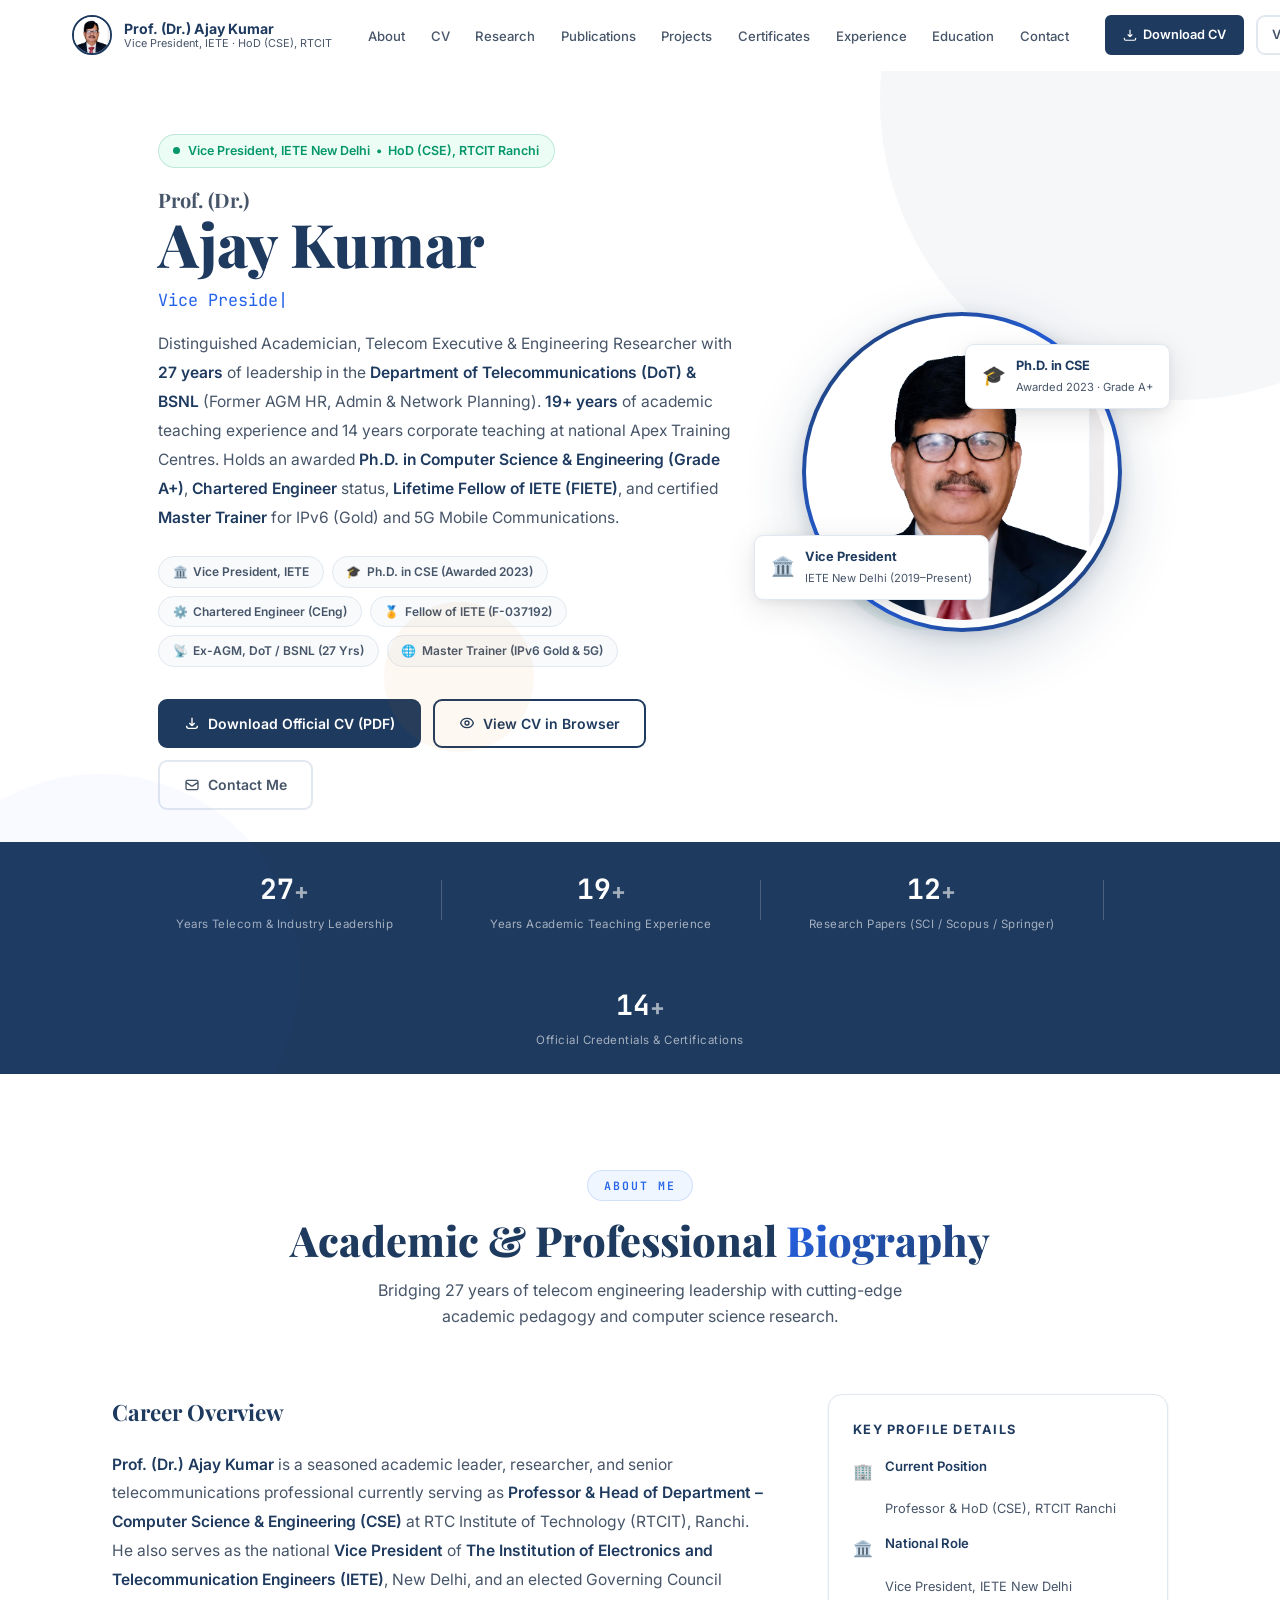
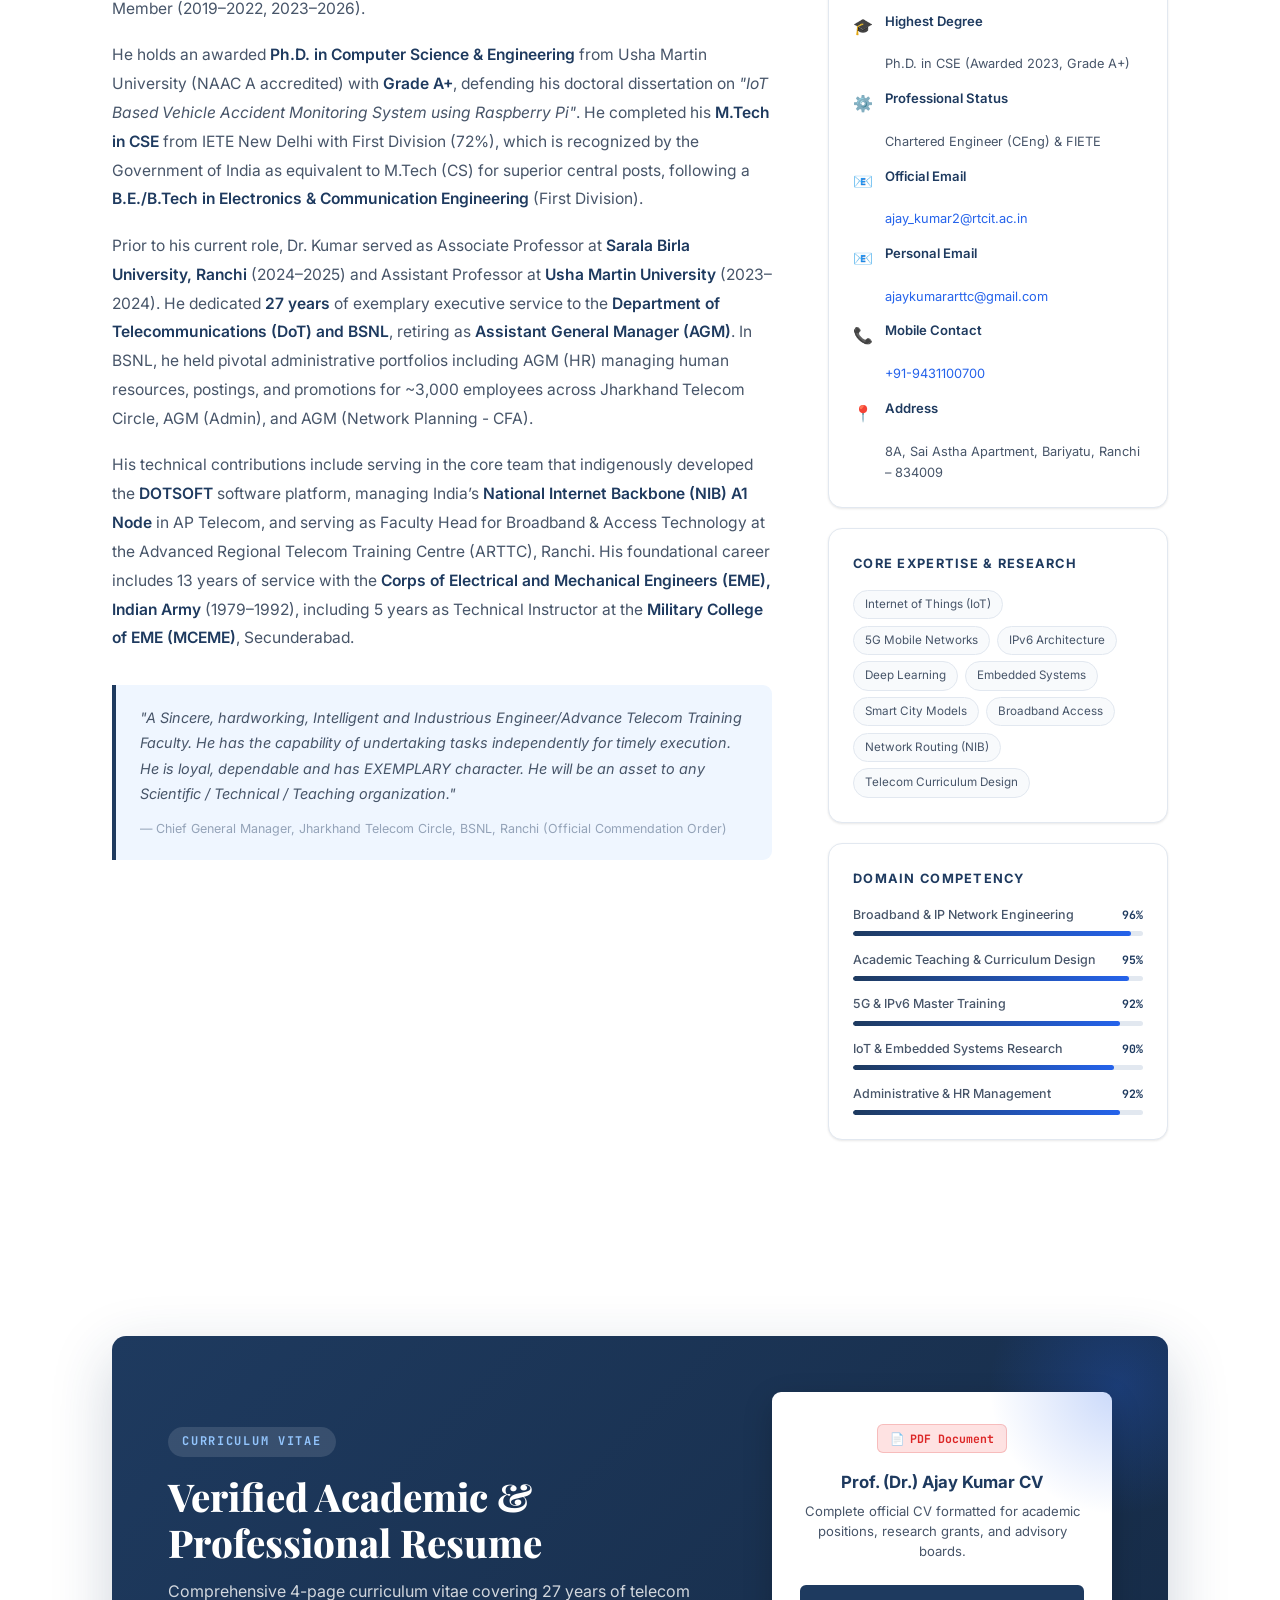
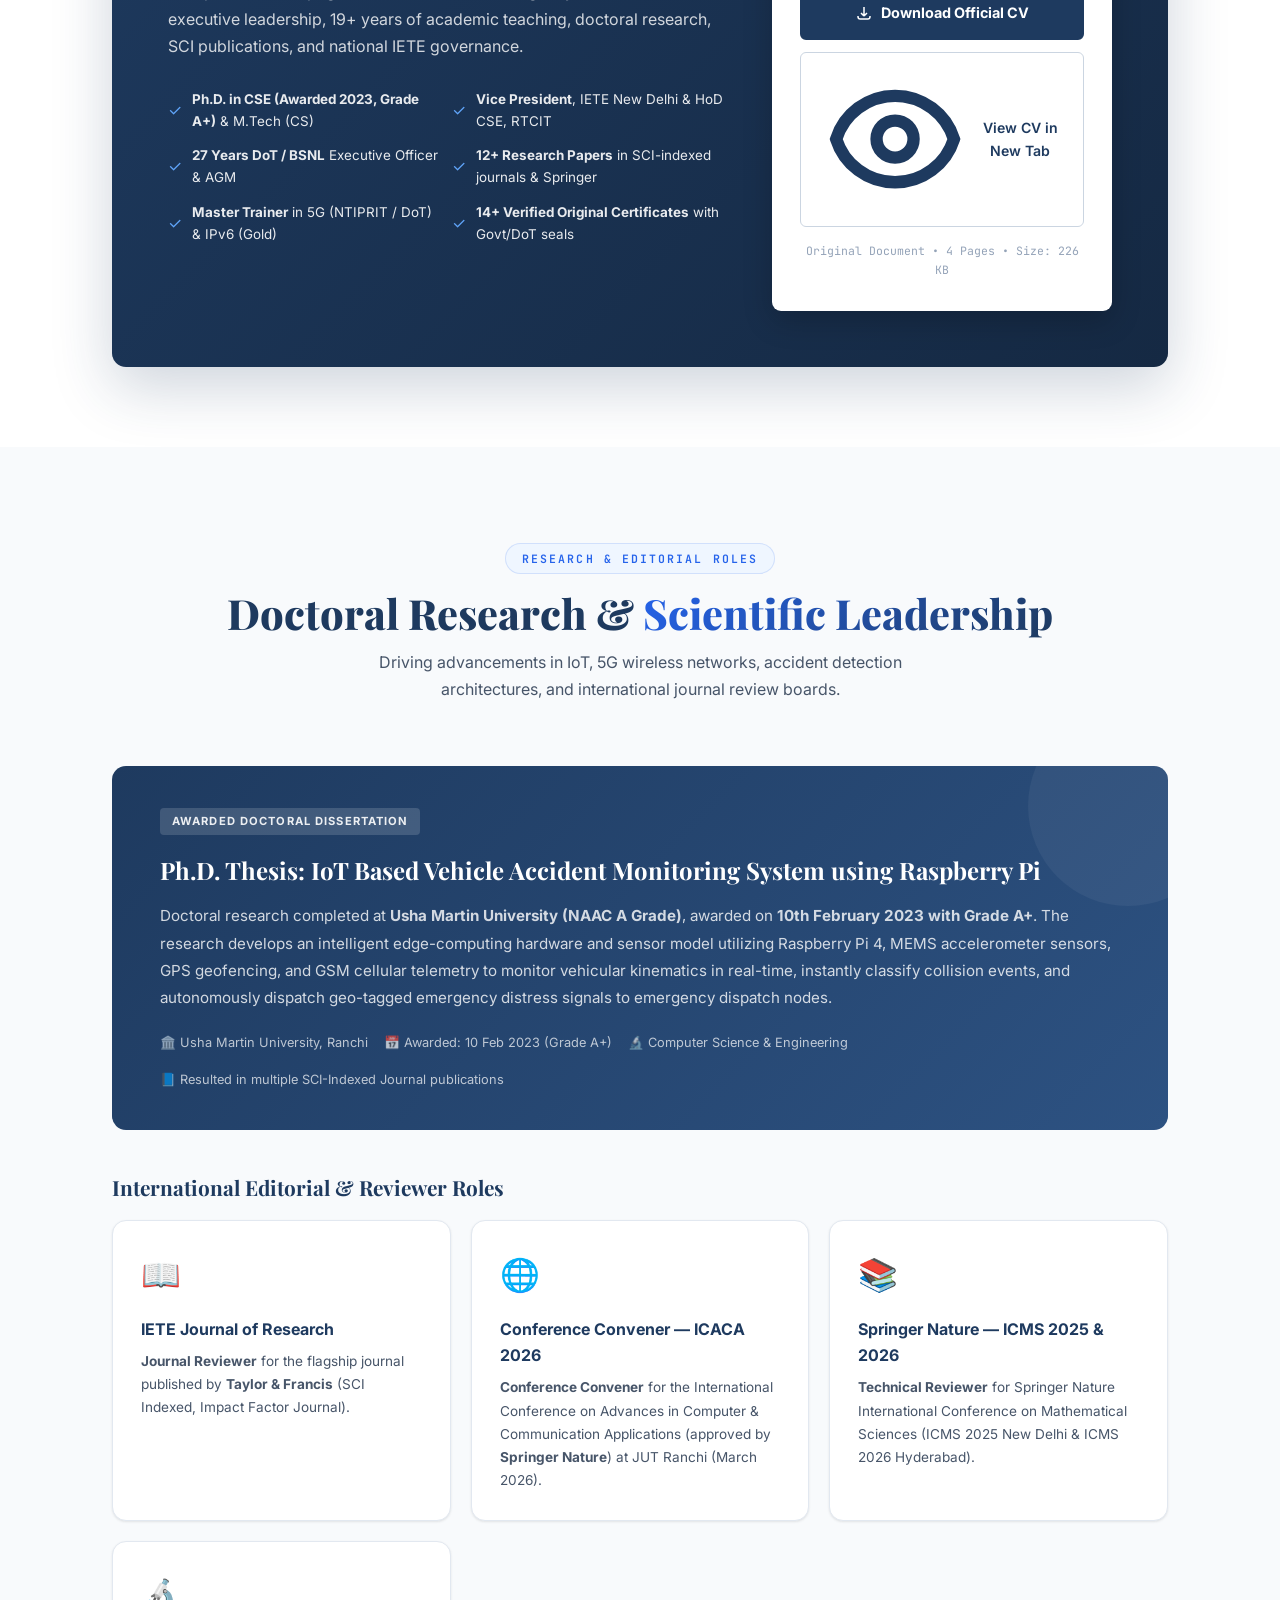
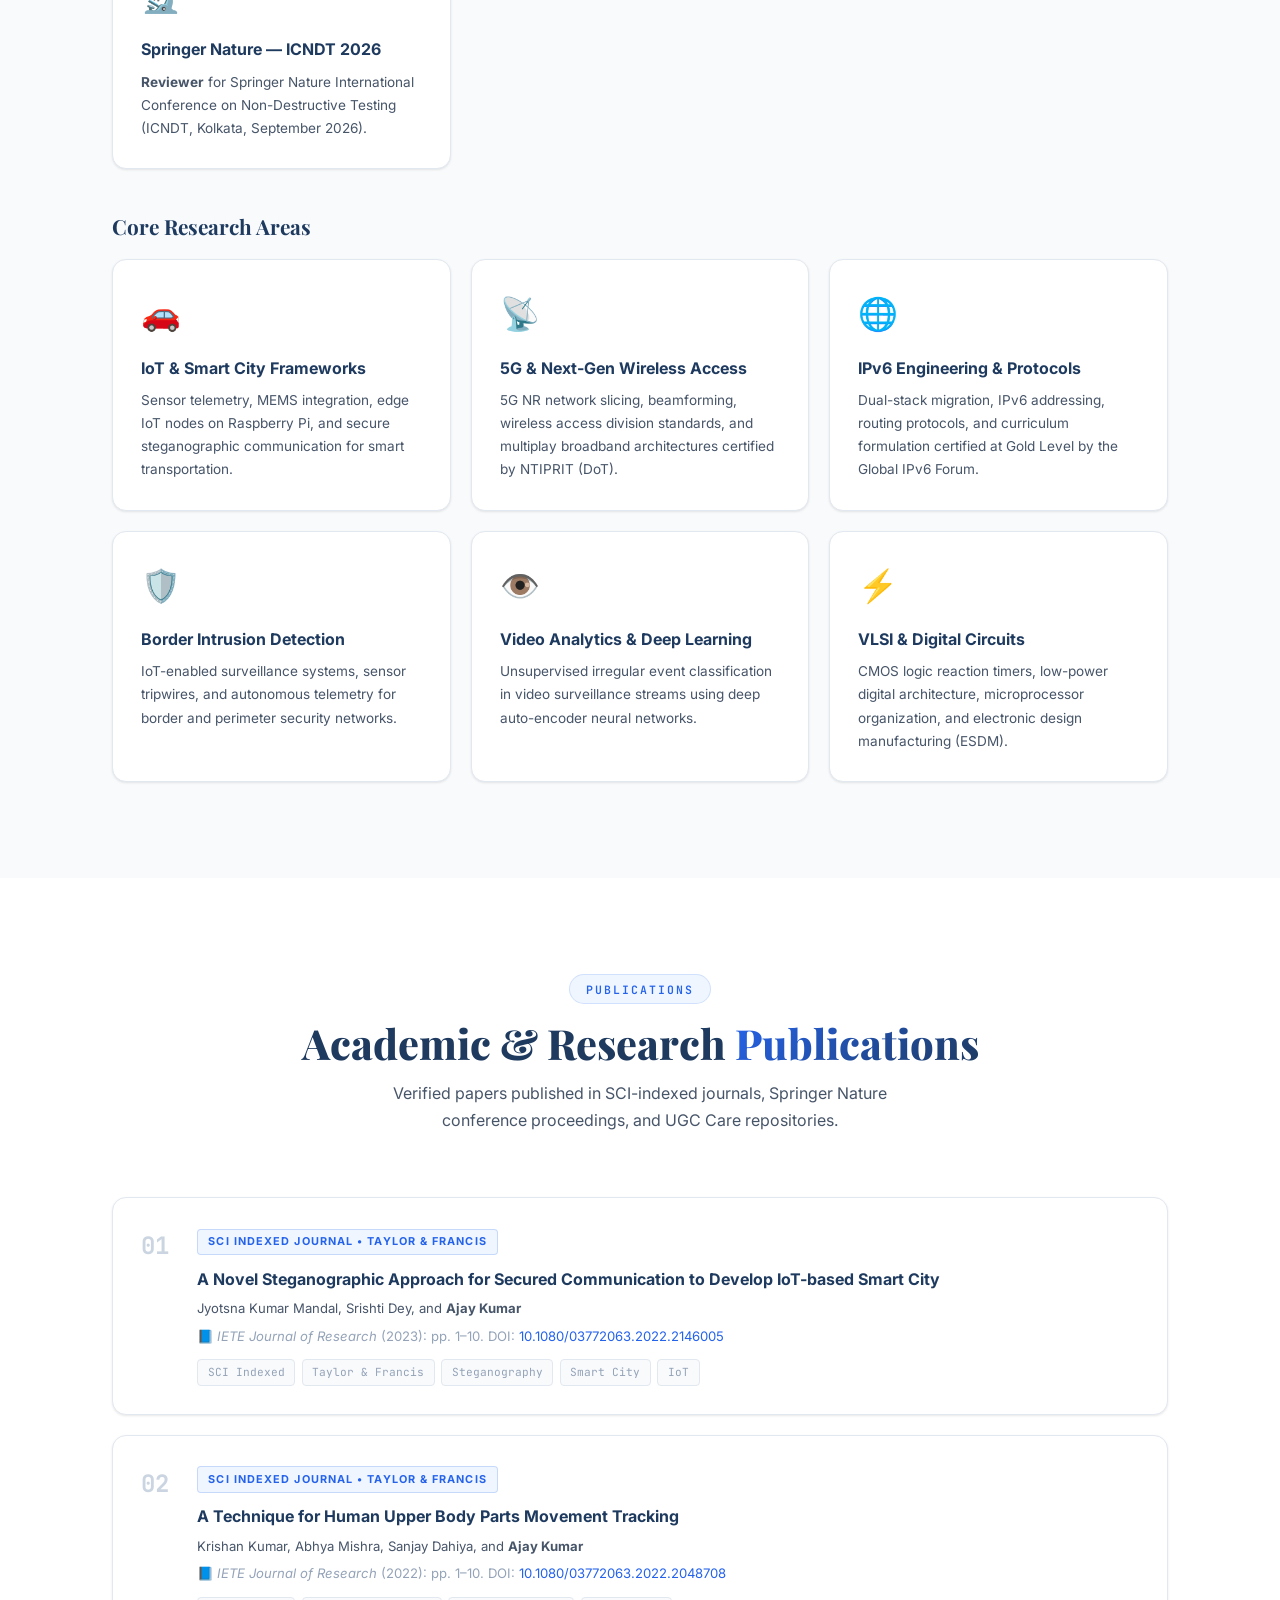
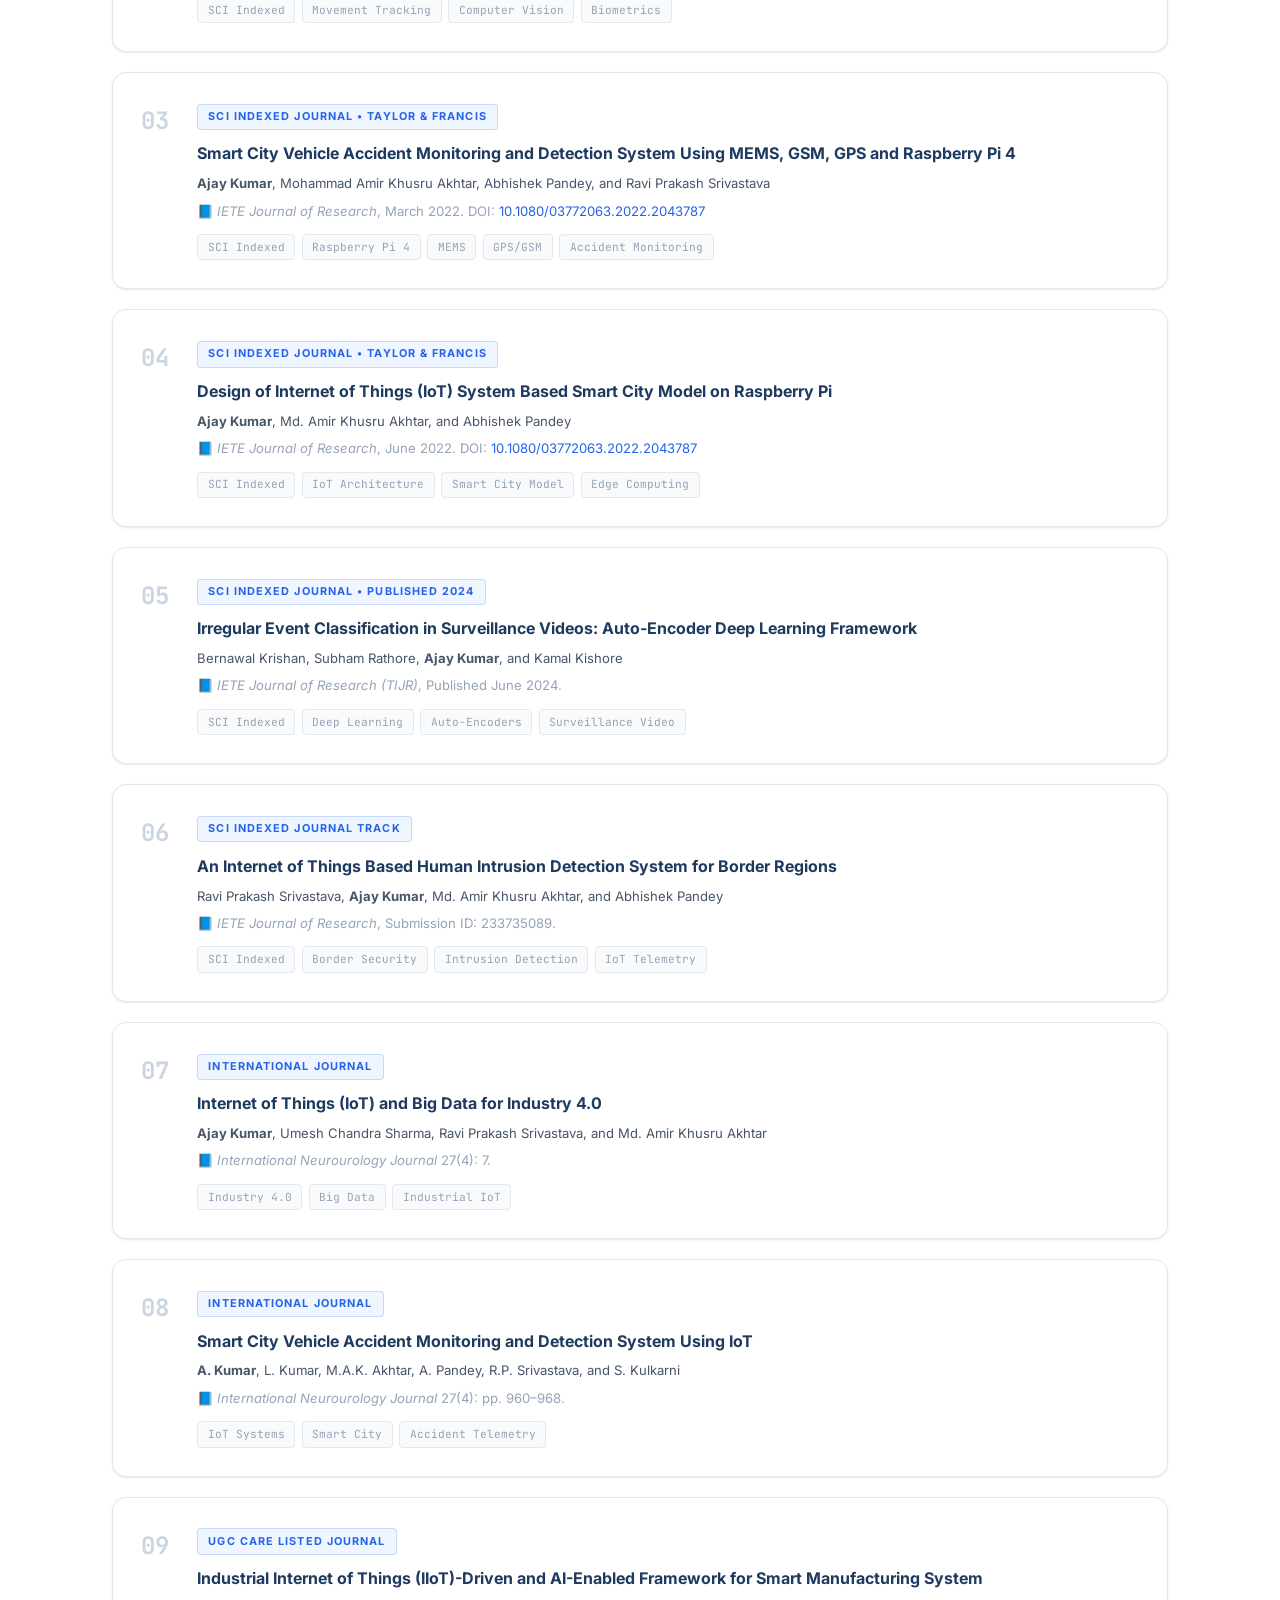
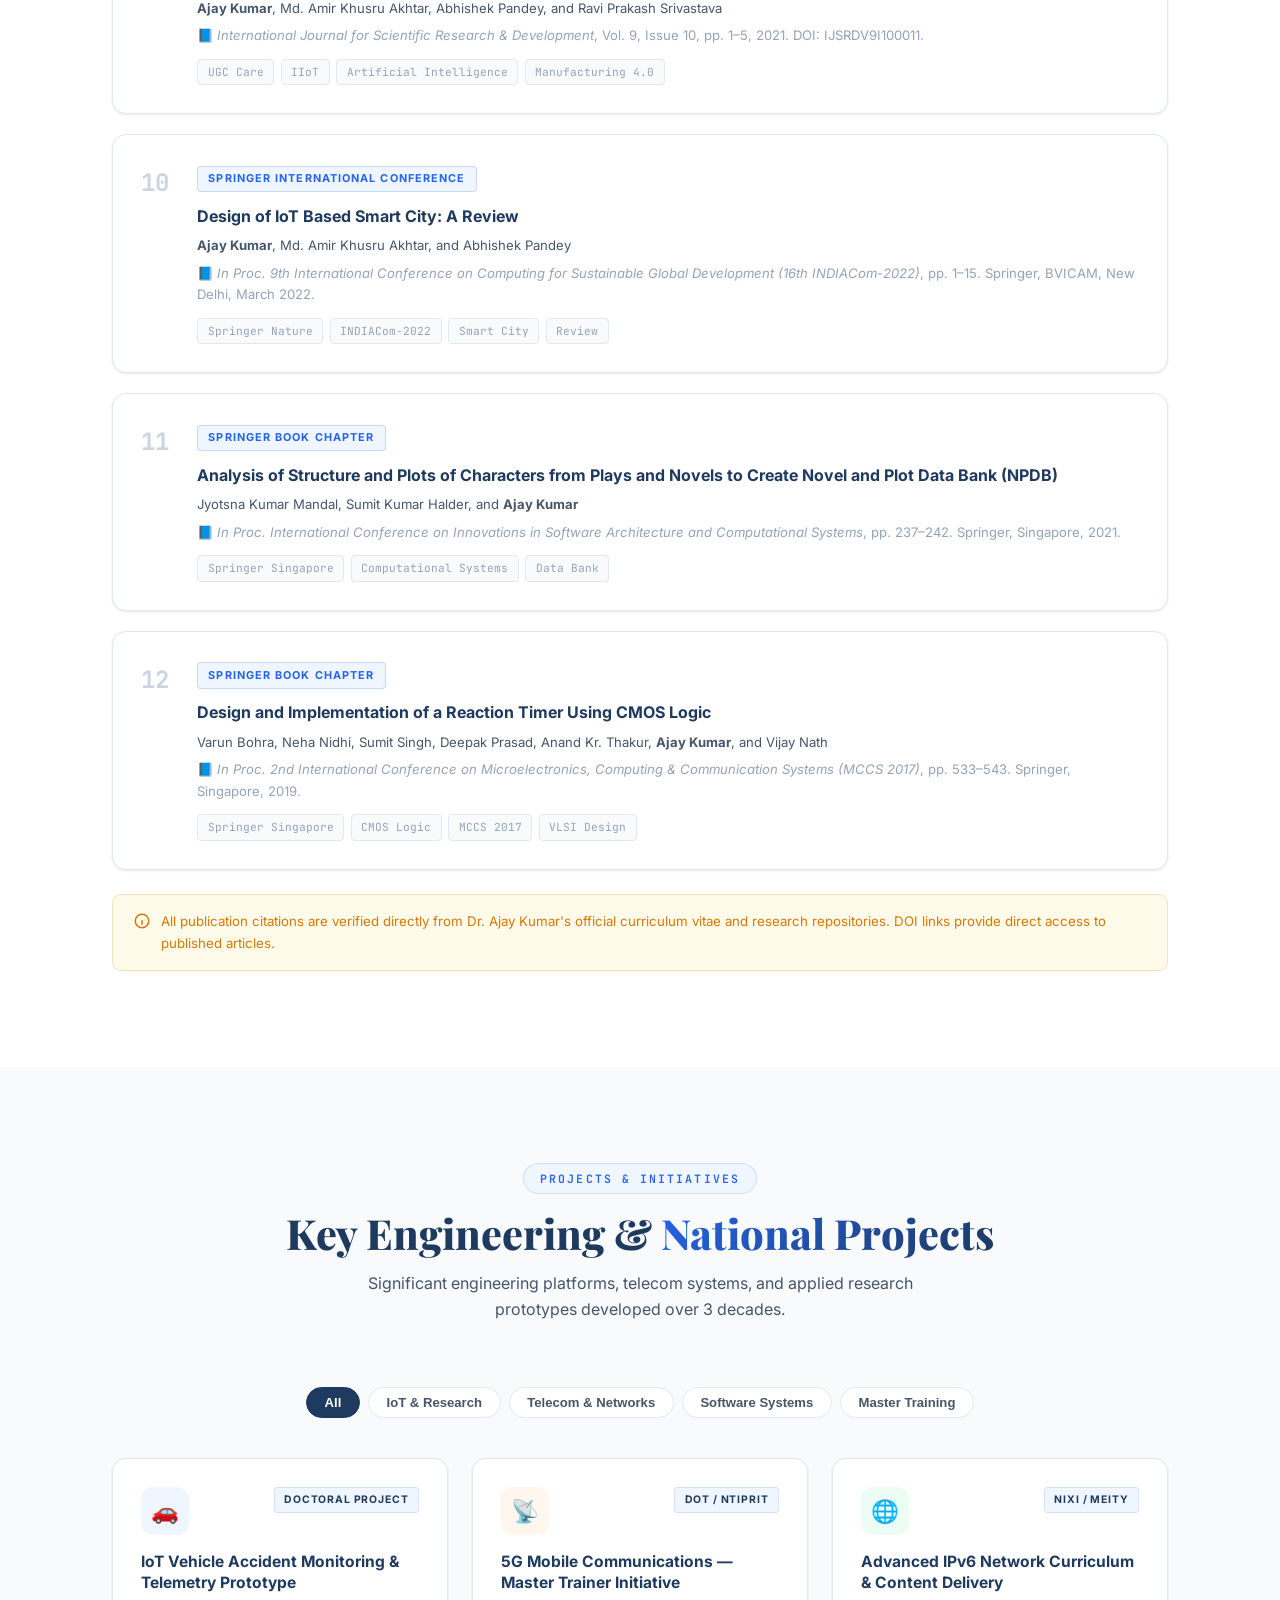
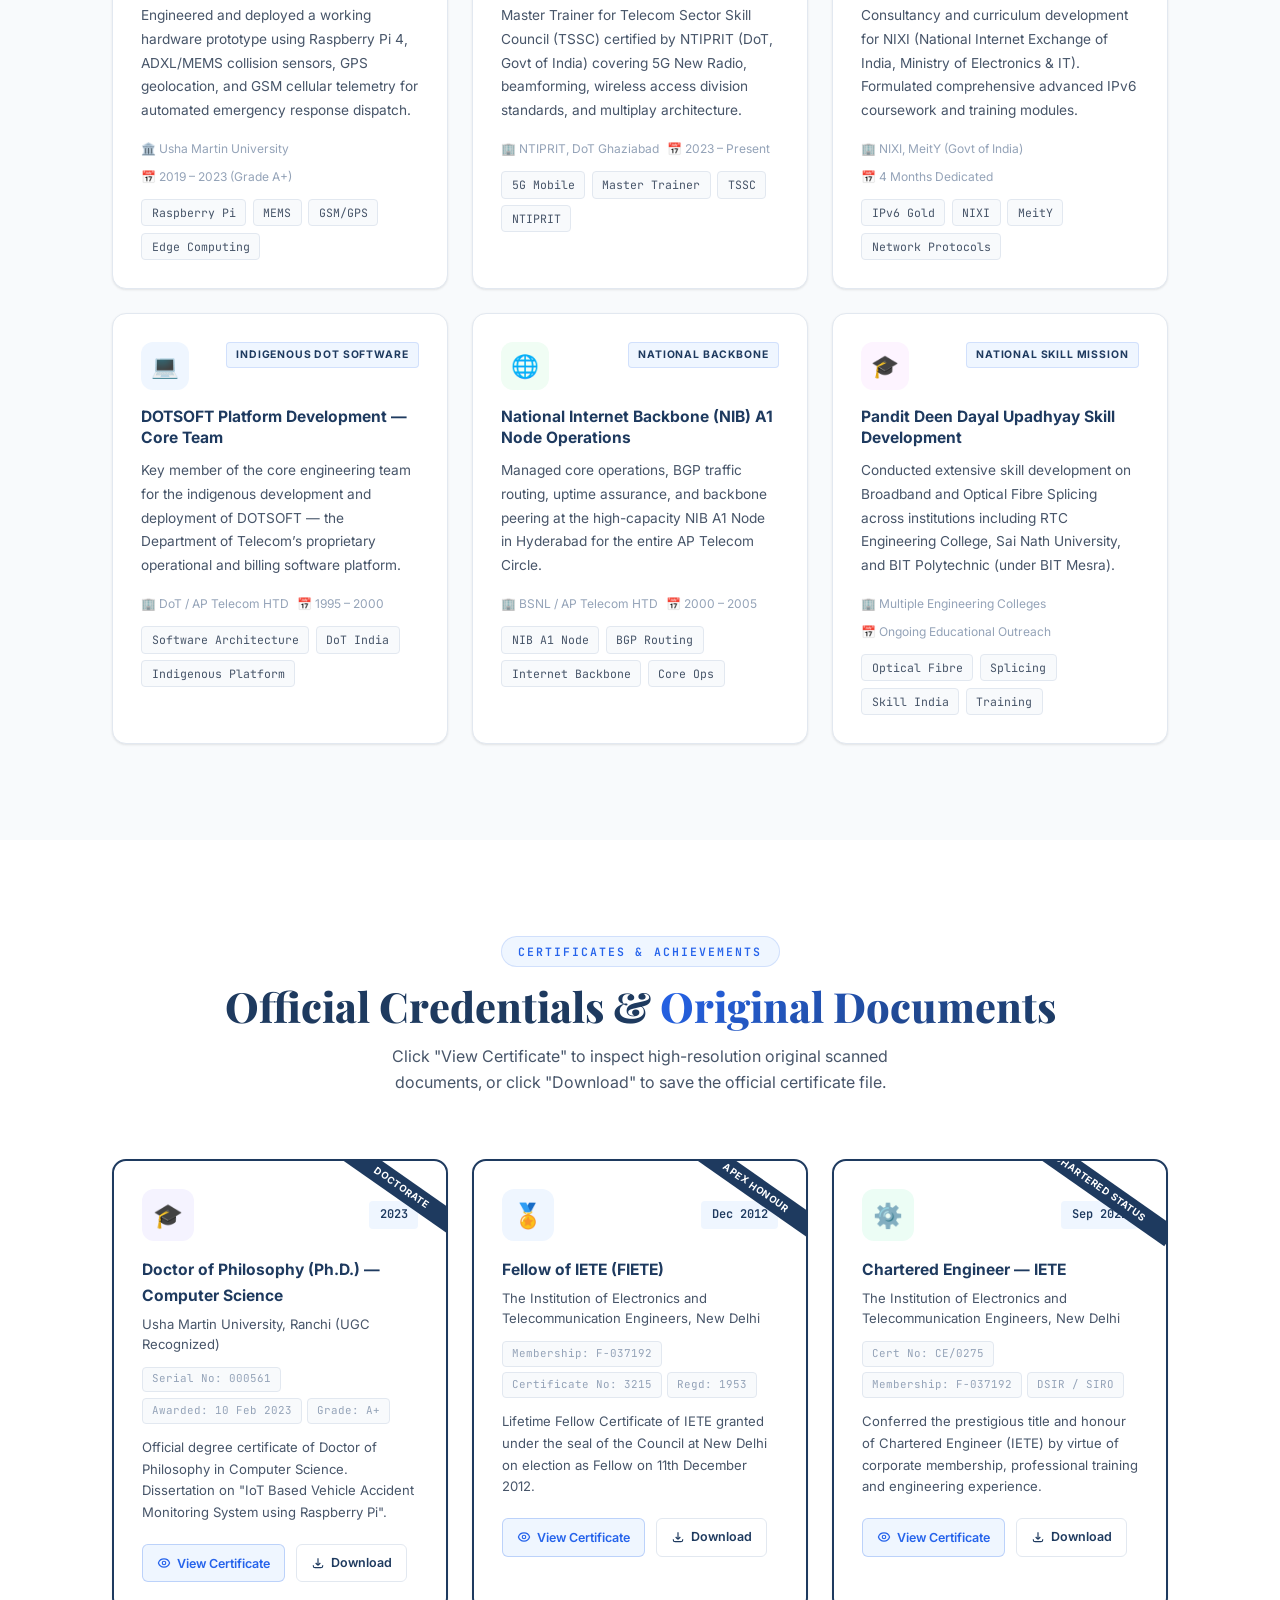
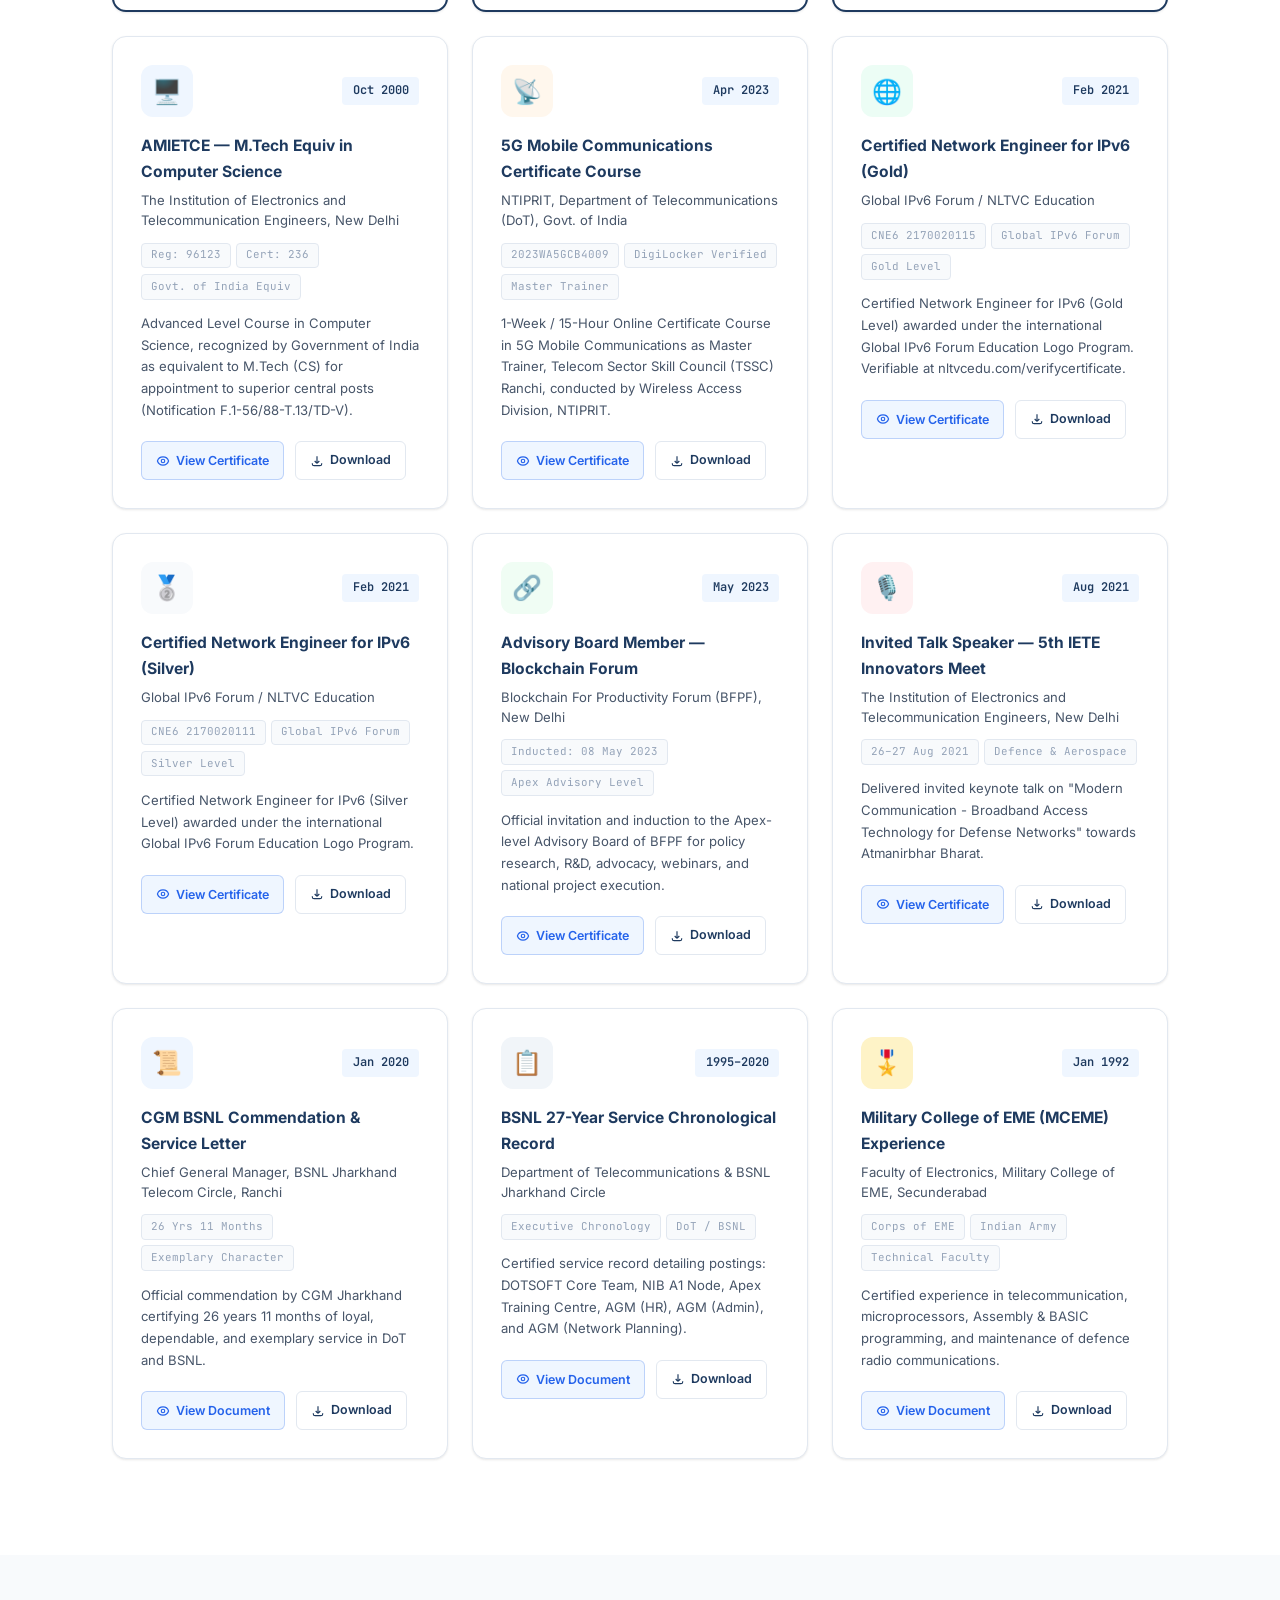
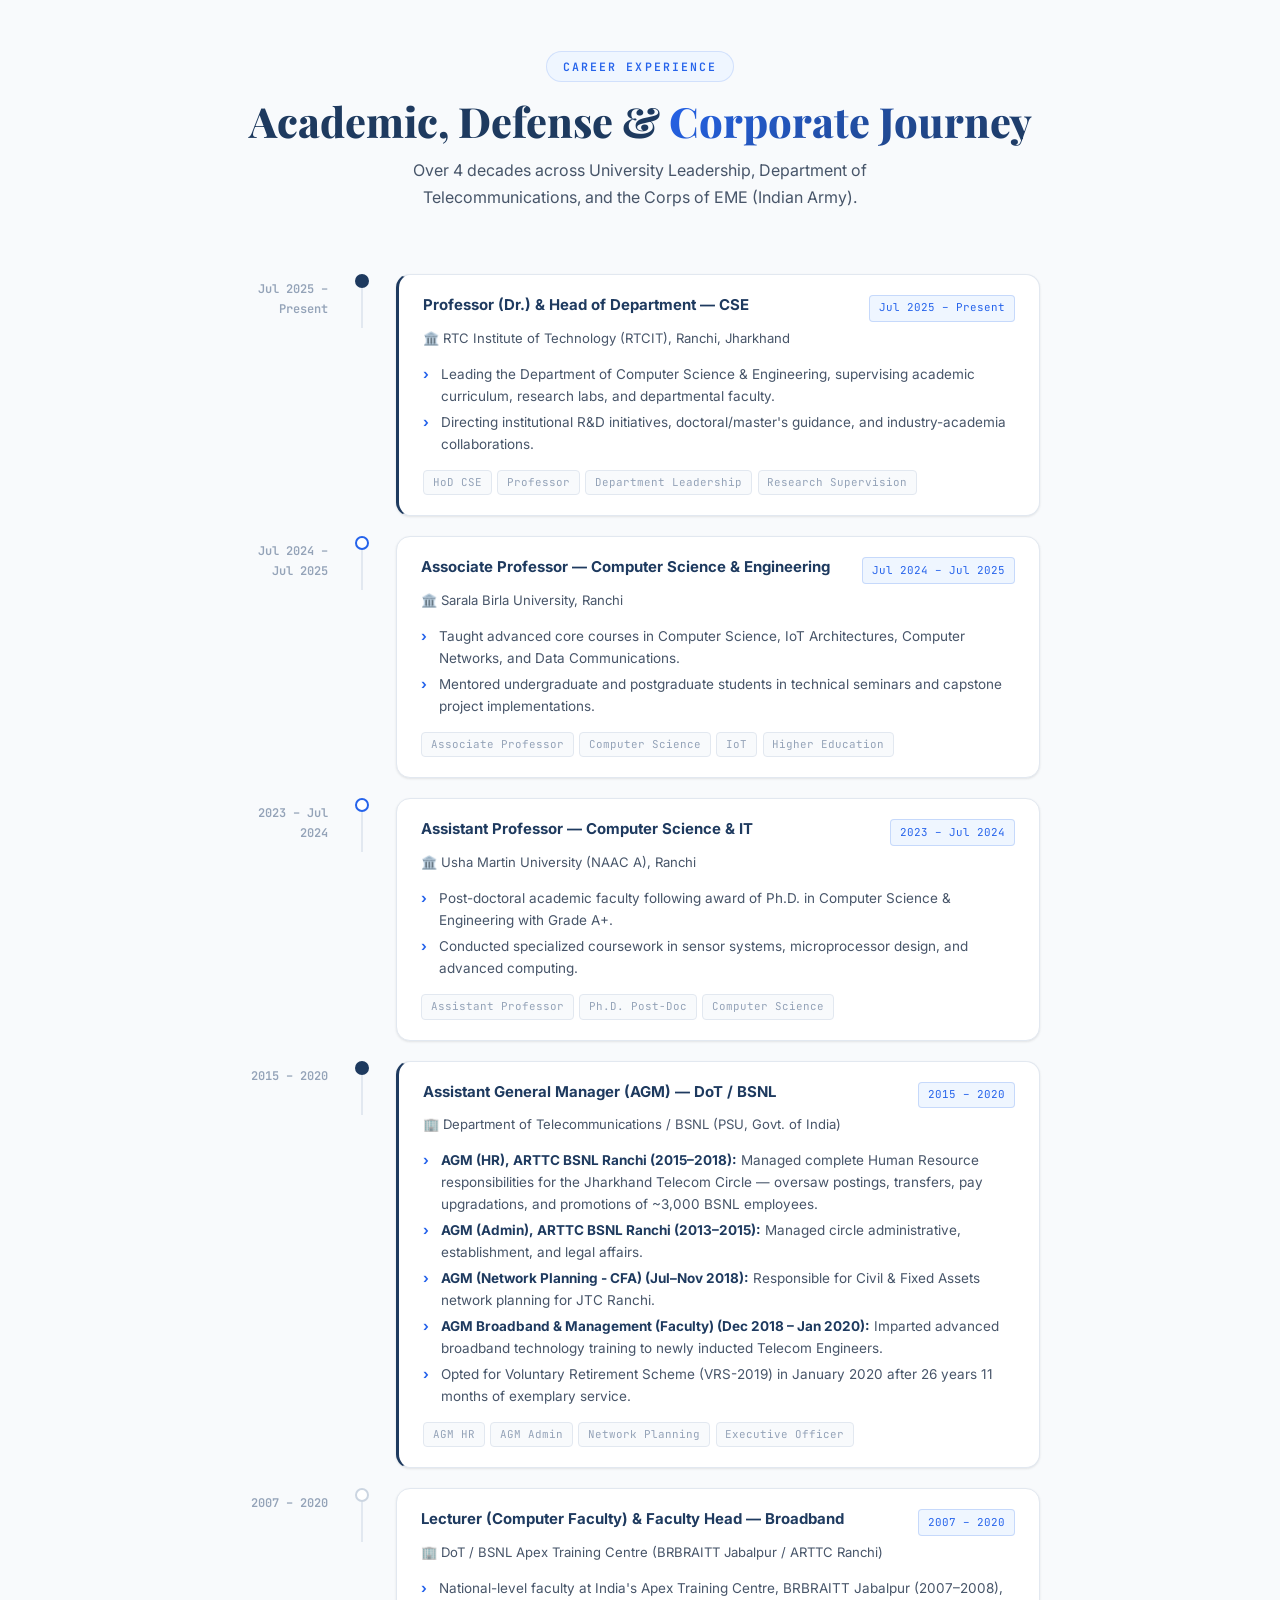
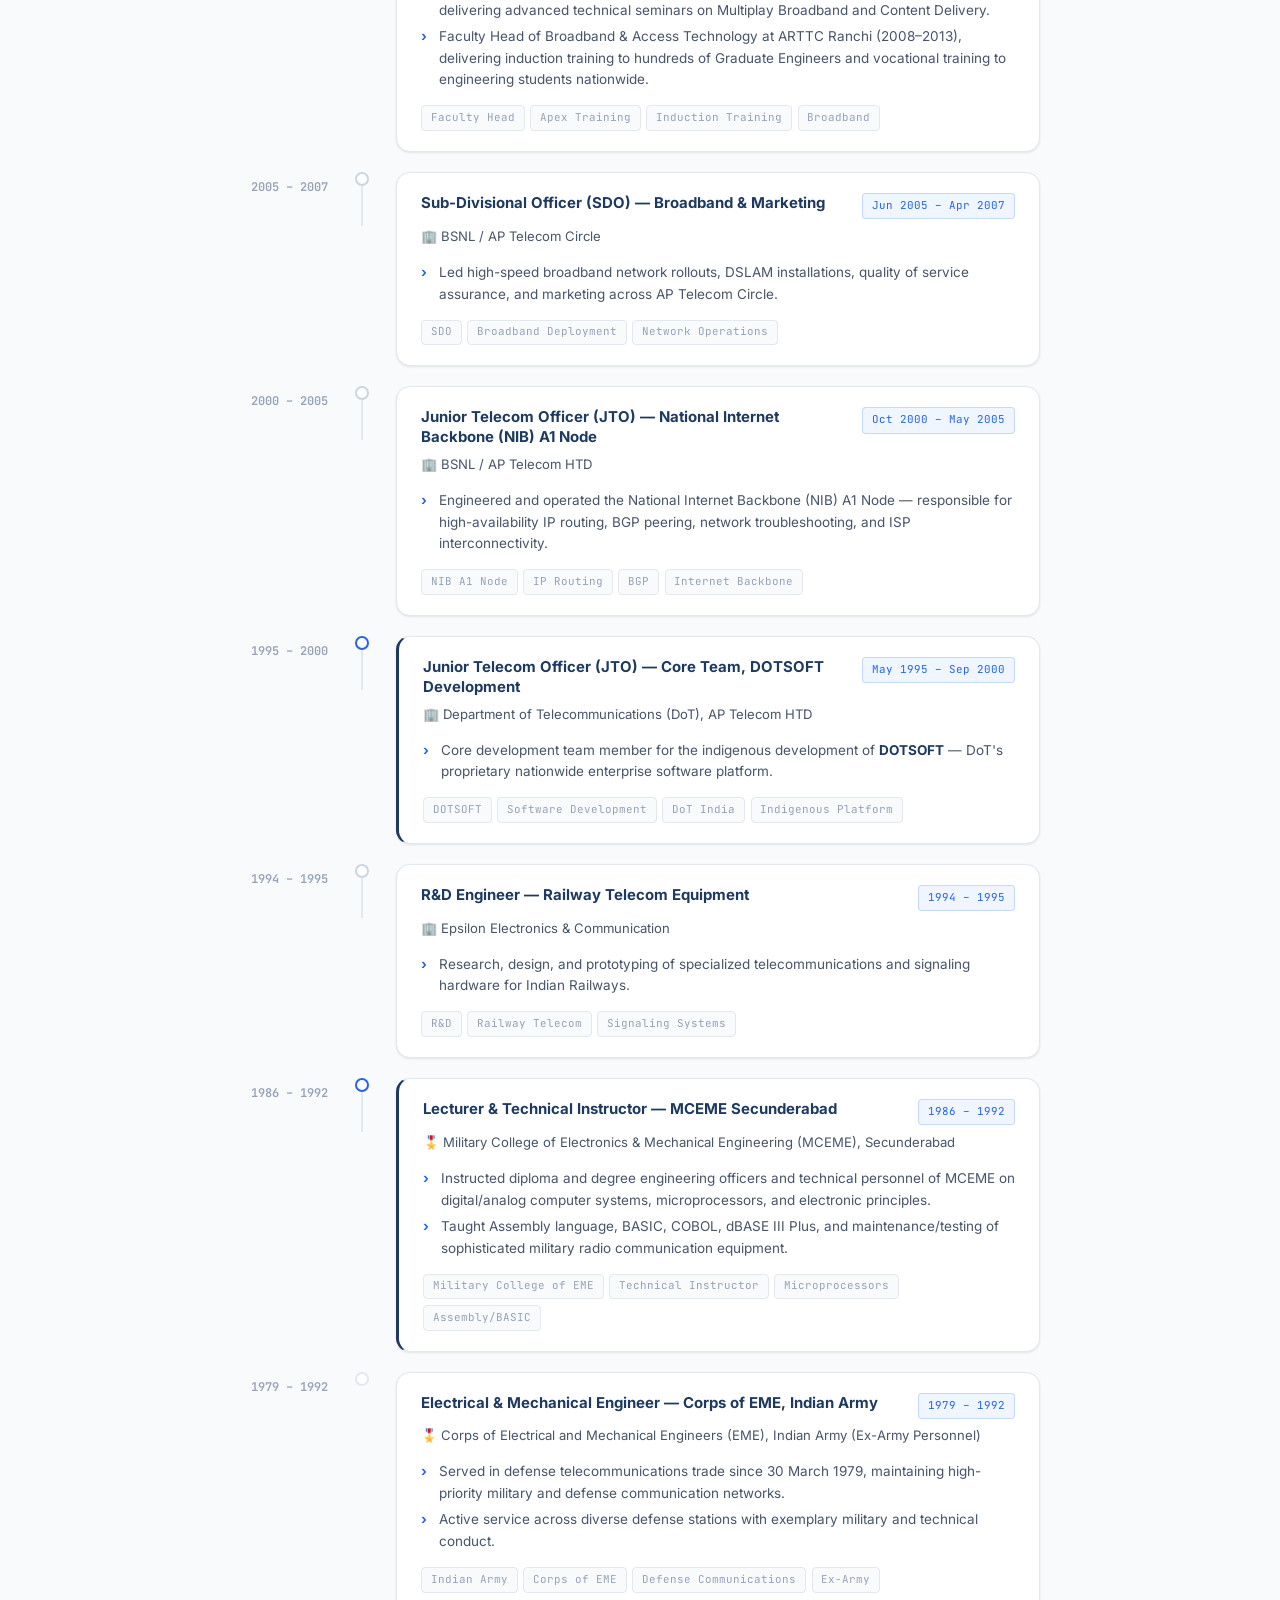
==== index.html @ 27741b22 "Official Portfolio of Prof. (Dr.) Ajay Kumar - Academic, Research & Telecom Credentials" ====
<!DOCTYPE html>
<html lang="en">
<head>
  <meta charset="UTF-8"/>
  <meta name="viewport" content="width=device-width, initial-scale=1.0"/>
  <meta name="description" content="Prof. (Dr.) Ajay Kumar — Vice President IETE New Delhi, HoD (CSE) RTCIT Ranchi, Former AGM DoT/BSNL, Ph.D. in Computer Science & Engineering (Awarded 2023), Chartered Engineer, Fellow IETE."/>
  <title>Prof. (Dr.) Ajay Kumar | Vice President, IETE New Delhi · HoD (CSE) RTCIT · FIETE · Chartered Engineer</title>
  <link rel="preconnect" href="https://fonts.googleapis.com">
  <link rel="preconnect" href="https://fonts.gstatic.com" crossorigin>
  <link href="https://fonts.googleapis.com/css2?family=Inter:wght@300;400;500;600;700;800&family=Playfair+Display:ital,wght@0,700;0,800;1,700&family=JetBrains+Mono:wght@400;500;600&display=swap" rel="stylesheet">
  <link rel="stylesheet" href="style.css"/>
</head>
<body>

<!-- ═══════════════════════════ NAVBAR ═══════════════════════════ -->
<nav class="navbar" id="navbar">
  <div class="nav-container">
    <a class="nav-brand" href="#home">
      <img src="profile-white.png" alt="Prof. (Dr.) Ajay Kumar" class="nav-avatar"/>
      <div class="nav-brand-text">
        <span class="nav-title">Prof. (Dr.) Ajay Kumar</span>
        <span class="nav-subtitle">Vice President, IETE · HoD (CSE), RTCIT</span>
      </div>
    </a>
    <ul class="nav-links" id="navLinks">
      <li><a href="#about">About</a></li>
      <li><a href="#cv">CV</a></li>
      <li><a href="#research">Research</a></li>
      <li><a href="#publications">Publications</a></li>
      <li><a href="#projects">Projects</a></li>
      <li><a href="#certifications">Certificates</a></li>
      <li><a href="#experience">Experience</a></li>
      <li><a href="#education">Education</a></li>
      <li><a href="#contact">Contact</a></li>
    </ul>
    <div class="nav-actions">
      <a href="cv/Ajay_Kumar_CV.pdf" download="Prof_Dr_Ajay_Kumar_CV.pdf" class="btn-nav-cv" id="downloadCvNavBtn" title="Download Official CV (PDF)">
        <svg viewBox="0 0 24 24" fill="none" stroke="currentColor" stroke-width="2"><path d="M12 15V3m0 12l-4-4m4 4l4-4M2 17l.621 2.485A2 2 0 004.561 21h14.878a2 2 0 001.94-1.515L22 17"/></svg>
        Download CV
      </a>
      <a href="cv/Ajay_Kumar_CV.pdf" target="_blank" rel="noopener noreferrer" class="btn btn-ghost" style="padding:.45rem .85rem; font-size:.8rem; font-weight:600;" title="View CV in New Tab">
        View CV
      </a>
      <button class="hamburger" id="hamburger" aria-label="Toggle navigation menu">
        <span></span><span></span><span></span>
      </button>
    </div>
  </div>
  <div class="mobile-nav" id="mobileNav">
    <a href="#about" class="mob-link">About</a>
    <a href="#cv" class="mob-link">Curriculum Vitae</a>
    <a href="#research" class="mob-link">Research &amp; Reviewer Roles</a>
    <a href="#publications" class="mob-link">Publications</a>
    <a href="#projects" class="mob-link">Projects</a>
    <a href="#certifications" class="mob-link">Certificates &amp; Honours</a>
    <a href="#experience" class="mob-link">Experience</a>
    <a href="#education" class="mob-link">Education</a>
    <a href="#contact" class="mob-link">Contact</a>
    <a href="cv/Ajay_Kumar_CV.pdf" download="Prof_Dr_Ajay_Kumar_CV.pdf" class="mob-link mob-cv">📥 Download Official CV (PDF)</a>
    <a href="cv/Ajay_Kumar_CV.pdf" target="_blank" rel="noopener noreferrer" class="mob-link" style="text-align:center; font-weight:600; color:var(--navy);">📄 View CV in Browser</a>
  </div>
</nav>

<!-- ═══════════════════════════ HERO ═══════════════════════════ -->
<section class="hero" id="home">
  <div class="hero-bg-shapes" aria-hidden="true">
    <div class="shape shape-1"></div>
    <div class="shape shape-2"></div>
    <div class="shape shape-3"></div>
    <div class="shape shape-4"></div>
  </div>
  <div class="container hero-inner">
    <!-- Text Column -->
    <div class="hero-text">
      <div class="hero-eyebrow">
        <span class="eyebrow-dot"></span>
        Vice President, IETE New Delhi &nbsp;•&nbsp; HoD (CSE), RTCIT Ranchi
      </div>
      <h1 class="hero-name">
        <span class="name-line-1">Prof. (Dr.)</span>
        <span class="name-line-2">Ajay Kumar</span>
      </h1>
      <p class="hero-tagline">
        <span id="typed-text"></span><span class="typed-cursor">|</span>
      </p>
      <p class="hero-intro">
        Distinguished Academician, Telecom Executive &amp; Engineering Researcher with <strong>27 years</strong> of leadership in the <strong>Department of Telecommunications (DoT) &amp; BSNL</strong> (Former AGM HR, Admin &amp; Network Planning). 
        <strong>19+ years</strong> of academic teaching experience and 14 years corporate teaching at national Apex Training Centres.
        Holds an awarded <strong>Ph.D. in Computer Science &amp; Engineering (Grade A+)</strong>, <strong>Chartered Engineer</strong> status, <strong>Lifetime Fellow of IETE (FIETE)</strong>, and certified <strong>Master Trainer</strong> for IPv6 (Gold) and 5G Mobile Communications.
      </p>
      <div class="hero-badges">
        <span class="hbadge"><span>🏛️</span> Vice President, IETE</span>
        <span class="hbadge"><span>🎓</span> Ph.D. in CSE (Awarded 2023)</span>
        <span class="hbadge"><span>⚙️</span> Chartered Engineer (CEng)</span>
        <span class="hbadge"><span>🏅</span> Fellow of IETE (F-037192)</span>
        <span class="hbadge"><span>📡</span> Ex-AGM, DoT / BSNL (27 Yrs)</span>
        <span class="hbadge"><span>🌐</span> Master Trainer (IPv6 Gold &amp; 5G)</span>
      </div>
      <div class="hero-cta">
        <a href="cv/Ajay_Kumar_CV.pdf" download="Prof_Dr_Ajay_Kumar_CV.pdf" class="btn btn-primary" id="dlCvHeroBtn">
          <svg viewBox="0 0 24 24" fill="none" stroke="currentColor" stroke-width="2"><path d="M4 16v1a3 3 0 003 3h10a3 3 0 003-3v-1m-4-4l-4 4m0 0l-4-4m4 4V4"/></svg>
          Download Official CV (PDF)
        </a>
        <a href="cv/Ajay_Kumar_CV.pdf" target="_blank" rel="noopener noreferrer" class="btn btn-secondary">
          <svg viewBox="0 0 24 24" fill="none" stroke="currentColor" stroke-width="2"><path d="M15 12a3 3 0 11-6 0 3 3 0 016 0z"/><path d="M2.458 12C3.732 7.943 7.523 5 12 5c4.478 0 8.268 2.943 9.542 7-1.274 4.057-5.064 7-9.542 7-4.477 0-8.268-2.943-9.542-7z"/></svg>
          View CV in Browser
        </a>
        <a href="#contact" class="btn btn-ghost">
          <svg viewBox="0 0 24 24" fill="none" stroke="currentColor" stroke-width="2"><path d="M3 8l7.89 5.26a2 2 0 002.22 0L21 8M5 19h14a2 2 0 002-2V7a2 2 0 00-2-2H5a2 2 0 00-2 2v10a2 2 0 002 2z"/></svg>
          Contact Me
        </a>
      </div>
    </div>
    <!-- Photo Column -->
    <div class="hero-photo-col">
      <div class="photo-frame">
        <div class="photo-ring-outer">
          <div class="photo-ring-inner">
            <img src="profile-white.png" alt="Prof. (Dr.) Ajay Kumar" class="hero-portrait" loading="eager"/>
          </div>
        </div>
        <div class="photo-credential-card">
          <span class="cred-icon">🏛️</span>
          <div>
            <strong>Vice President</strong>
            <small>IETE New Delhi (2019–Present)</small>
          </div>
        </div>
        <div class="photo-credential-card card-2">
          <span class="cred-icon">🎓</span>
          <div>
            <strong>Ph.D. in CSE</strong>
            <small>Awarded 2023 · Grade A+</small>
          </div>
        </div>
      </div>
    </div>
  </div>
  <!-- Stats bar -->
  <div class="hero-stats">
    <div class="container hero-stats-inner">
      <div class="hs-item">
        <div class="hs-num" data-count="27">0</div><span class="hs-plus">+</span>
        <div class="hs-label">Years Telecom &amp; Industry Leadership</div>
      </div>
      <div class="hs-sep"></div>
      <div class="hs-item">
        <div class="hs-num" data-count="19">0</div><span class="hs-plus">+</span>
        <div class="hs-label">Years Academic Teaching Experience</div>
      </div>
      <div class="hs-sep"></div>
      <div class="hs-item">
        <div class="hs-num" data-count="12">0</div><span class="hs-plus">+</span>
        <div class="hs-label">Research Papers (SCI / Scopus / Springer)</div>
      </div>
      <div class="hs-sep"></div>
      <div class="hs-item">
        <div class="hs-num" data-count="14">0</div><span class="hs-plus">+</span>
        <div class="hs-label">Official Credentials &amp; Certifications</div>
      </div>
    </div>
  </div>
</section>

<!-- ═══════════════════════════ ABOUT ═══════════════════════════ -->
<section class="section section-white" id="about">
  <div class="container">
    <div class="section-header reveal">
      <div class="sec-eyebrow">About Me</div>
      <h2 class="sec-title">Academic &amp; Professional <span class="title-accent">Biography</span></h2>
      <p class="sec-sub">Bridging 27 years of telecom engineering leadership with cutting-edge academic pedagogy and computer science research.</p>
    </div>
    <div class="about-layout">
      <div class="about-bio reveal">
        <h3>Career Overview</h3>
        <p>
          <strong>Prof. (Dr.) Ajay Kumar</strong> is a seasoned academic leader, researcher, and senior telecommunications professional currently serving as <strong>Professor &amp; Head of Department – Computer Science &amp; Engineering (CSE)</strong> at RTC Institute of Technology (RTCIT), Ranchi. He also serves as the national <strong>Vice President</strong> of <strong>The Institution of Electronics and Telecommunication Engineers (IETE)</strong>, New Delhi, and an elected Governing Council Member (2019–2022, 2023–2026).
        </p>
        <p>
          He holds an awarded <strong>Ph.D. in Computer Science &amp; Engineering</strong> from Usha Martin University (NAAC A accredited) with <strong>Grade A+</strong>, defending his doctoral dissertation on <em>"IoT Based Vehicle Accident Monitoring System using Raspberry Pi"</em>. He completed his <strong>M.Tech in CSE</strong> from IETE New Delhi with First Division (72%), which is recognized by the Government of India as equivalent to M.Tech (CS) for superior central posts, following a <strong>B.E./B.Tech in Electronics &amp; Communication Engineering</strong> (First Division).
        </p>
        <p>
          Prior to his current role, Dr. Kumar served as Associate Professor at <strong>Sarala Birla University, Ranchi</strong> (2024–2025) and Assistant Professor at <strong>Usha Martin University</strong> (2023–2024). He dedicated <strong>27 years</strong> of exemplary executive service to the <strong>Department of Telecommunications (DoT) and BSNL</strong>, retiring as <strong>Assistant General Manager (AGM)</strong>. In BSNL, he held pivotal administrative portfolios including AGM (HR) managing human resources, postings, and promotions for ~3,000 employees across Jharkhand Telecom Circle, AGM (Admin), and AGM (Network Planning - CFA).
        </p>
        <p>
          His technical contributions include serving in the core team that indigenously developed the <strong>DOTSOFT</strong> software platform, managing India’s <strong>National Internet Backbone (NIB) A1 Node</strong> in AP Telecom, and serving as Faculty Head for Broadband &amp; Access Technology at the Advanced Regional Telecom Training Centre (ARTTC), Ranchi. His foundational career includes 13 years of service with the <strong>Corps of Electrical and Mechanical Engineers (EME), Indian Army</strong> (1979–1992), including 5 years as Technical Instructor at the <strong>Military College of EME (MCEME)</strong>, Secunderabad.
        </p>

        <div class="rec-box">
          <blockquote>
            "A Sincere, hardworking, Intelligent and Industrious Engineer/Advance Telecom Training Faculty. He has the capability of undertaking tasks independently for timely execution. He is loyal, dependable and has EXEMPLARY character. He will be an asset to any Scientific / Technical / Teaching organization."
          </blockquote>
          <cite>— Chief General Manager, Jharkhand Telecom Circle, BSNL, Ranchi (Official Commendation Order)</cite>
        </div>
      </div>

      <div class="about-sidebar">
        <div class="info-card reveal">
          <h4>Key Profile Details</h4>
          <ul class="fact-list">
            <li><span class="fl-icon">🏢</span><div><strong>Current Position</strong><br>Professor &amp; HoD (CSE), RTCIT Ranchi</div></li>
            <li><span class="fl-icon">🏛️</span><div><strong>National Role</strong><br>Vice President, IETE New Delhi</div></li>
            <li><span class="fl-icon">🎓</span><div><strong>Highest Degree</strong><br>Ph.D. in CSE (Awarded 2023, Grade A+)</div></li>
            <li><span class="fl-icon">⚙️</span><div><strong>Professional Status</strong><br>Chartered Engineer (CEng) &amp; FIETE</div></li>
            <li><span class="fl-icon">📧</span><div><strong>Official Email</strong><br><a href="mailto:ajay_kumar2@rtcit.ac.in">ajay_kumar2@rtcit.ac.in</a></div></li>
            <li><span class="fl-icon">📧</span><div><strong>Personal Email</strong><br><a href="mailto:ajaykumararttc@gmail.com">ajaykumararttc@gmail.com</a></div></li>
            <li><span class="fl-icon">📞</span><div><strong>Mobile Contact</strong><br><a href="tel:+919431100700">+91-9431100700</a></div></li>
            <li><span class="fl-icon">📍</span><div><strong>Address</strong><br>8A, Sai Astha Apartment, Bariyatu, Ranchi – 834009</div></li>
          </ul>
        </div>

        <div class="info-card reveal" style="--d:80ms">
          <h4>Core Expertise &amp; Research</h4>
          <div class="interest-tags">
            <span>Internet of Things (IoT)</span>
            <span>5G Mobile Networks</span>
            <span>IPv6 Architecture</span>
            <span>Deep Learning</span>
            <span>Embedded Systems</span>
            <span>Smart City Models</span>
            <span>Broadband Access</span>
            <span>Network Routing (NIB)</span>
            <span>Telecom Curriculum Design</span>
          </div>
        </div>

        <div class="info-card reveal" style="--d:160ms">
          <h4>Domain Competency</h4>
          <div class="skill-bar-list">
            <div class="sbl-item">
              <div class="sbl-header"><span>Broadband &amp; IP Network Engineering</span><span>96%</span></div>
              <div class="sbl-track"><div class="sbl-fill" data-w="96"></div></div>
            </div>
            <div class="sbl-item">
              <div class="sbl-header"><span>Academic Teaching &amp; Curriculum Design</span><span>95%</span></div>
              <div class="sbl-track"><div class="sbl-fill" data-w="95"></div></div>
            </div>
            <div class="sbl-item">
              <div class="sbl-header"><span>5G &amp; IPv6 Master Training</span><span>92%</span></div>
              <div class="sbl-track"><div class="sbl-fill" data-w="92"></div></div>
            </div>
            <div class="sbl-item">
              <div class="sbl-header"><span>IoT &amp; Embedded Systems Research</span><span>90%</span></div>
              <div class="sbl-track"><div class="sbl-fill" data-w="90"></div></div>
            </div>
            <div class="sbl-item">
              <div class="sbl-header"><span>Administrative &amp; HR Management</span><span>92%</span></div>
              <div class="sbl-track"><div class="sbl-fill" data-w="92"></div></div>
            </div>
          </div>
        </div>
      </div>
    </div>
  </div>
</section>

<!-- ═══════════════════════════ CV SHOWCASE ═══════════════════════════ -->
<section class="cv-section" id="cv">
  <div class="container">
    <div class="cv-showcase-box reveal">
      <div>
        <div class="cv-box-header">
          <span class="cv-eyebrow">Curriculum Vitae</span>
          <h2 class="cv-title">Verified Academic &amp; Professional Resume</h2>
          <p class="cv-subtitle">
            Comprehensive 4-page curriculum vitae covering 27 years of telecom executive leadership, 19+ years of academic teaching, doctoral research, SCI publications, and national IETE governance.
          </p>
        </div>
        <div class="cv-highlights-list">
          <div class="cv-hl-item"><span class="cv-hl-icon">✓</span> <span><strong>Ph.D. in CSE (Awarded 2023, Grade A+)</strong> &amp; M.Tech (CS)</span></div>
          <div class="cv-hl-item"><span class="cv-hl-icon">✓</span> <span><strong>Vice President</strong>, IETE New Delhi &amp; HoD CSE, RTCIT</span></div>
          <div class="cv-hl-item"><span class="cv-hl-icon">✓</span> <span><strong>27 Years DoT / BSNL</strong> Executive Officer &amp; AGM</span></div>
          <div class="cv-hl-item"><span class="cv-hl-icon">✓</span> <span><strong>12+ Research Papers</strong> in SCI-indexed journals &amp; Springer</span></div>
          <div class="cv-hl-item"><span class="cv-hl-icon">✓</span> <span><strong>Master Trainer</strong> in 5G (NTIPRIT / DoT) &amp; IPv6 (Gold)</span></div>
          <div class="cv-hl-item"><span class="cv-hl-icon">✓</span> <span><strong>14+ Verified Original Certificates</strong> with Govt/DoT seals</span></div>
        </div>
      </div>
      <div class="cv-action-card">
        <div class="cv-doc-badge">
          <span>📄</span> PDF Document
        </div>
        <h4>Prof. (Dr.) Ajay Kumar CV</h4>
        <p>Complete official CV formatted for academic positions, research grants, and advisory boards.</p>
        <div class="cv-btn-group">
          <a href="cv/Ajay_Kumar_CV.pdf" download="Prof_Dr_Ajay_Kumar_CV.pdf" class="btn-dl-cv-large" id="dlCvSectionBtn">
            <svg viewBox="0 0 24 24" fill="none" stroke="currentColor" stroke-width="2"><path d="M4 16v1a3 3 0 003 3h10a3 3 0 003-3v-1m-4-4l-4 4m0 0l-4-4m4 4V4"/></svg>
            Download Official CV
          </a>
          <a href="cv/Ajay_Kumar_CV.pdf" target="_blank" rel="noopener noreferrer" class="btn-view-cv-large">
            <svg viewBox="0 0 24 24" fill="none" stroke="currentColor" stroke-width="2"><path d="M15 12a3 3 0 11-6 0 3 3 0 016 0z"/><path d="M2.458 12C3.732 7.943 7.523 5 12 5c4.478 0 8.268 2.943 9.542 7-1.274 4.057-5.064 7-9.542 7-4.477 0-8.268-2.943-9.542-7z"/></svg>
            View CV in New Tab
          </a>
        </div>
        <div class="cv-file-meta">
          Original Document • 4 Pages • Size: 226 KB
        </div>
      </div>
    </div>
  </div>
</section>

<!-- ═══════════════════════════ RESEARCH & EDITORIAL ═══════════════════════════ -->
<section class="section section-gray" id="research">
  <div class="container">
    <div class="section-header reveal">
      <div class="sec-eyebrow">Research &amp; Editorial Roles</div>
      <h2 class="sec-title">Doctoral Research &amp; <span class="title-accent">Scientific Leadership</span></h2>
      <p class="sec-sub">Driving advancements in IoT, 5G wireless networks, accident detection architectures, and international journal review boards.</p>
    </div>

    <div class="research-feature reveal">
      <div class="rf-badge">Awarded Doctoral Dissertation</div>
      <h3>Ph.D. Thesis: IoT Based Vehicle Accident Monitoring System using Raspberry Pi</h3>
      <p>
        Doctoral research completed at <strong>Usha Martin University (NAAC A Grade)</strong>, awarded on <strong>10th February 2023 with Grade A+</strong>. The research develops an intelligent edge-computing hardware and sensor model utilizing Raspberry Pi 4, MEMS accelerometer sensors, GPS geofencing, and GSM cellular telemetry to monitor vehicular kinematics in real-time, instantly classify collision events, and autonomously dispatch geo-tagged emergency distress signals to emergency dispatch nodes.
      </p>
      <div class="rf-meta">
        <span>🏛️ Usha Martin University, Ranchi</span>
        <span>📅 Awarded: 10 Feb 2023 (Grade A+)</span>
        <span>🔬 Computer Science &amp; Engineering</span>
        <span>📘 Resulted in multiple SCI-Indexed Journal publications</span>
      </div>
    </div>

    <!-- Editorial & Conference Roles -->
    <div style="margin-bottom: 2.5rem;" class="reveal">
      <h3 style="font-family:'Playfair Display',serif; font-size:1.3rem; color:var(--navy); margin-bottom:1rem;">International Editorial &amp; Reviewer Roles</h3>
      <div class="research-areas-grid">
        <div class="ra-card">
          <div class="ra-icon">📖</div>
          <h3>IETE Journal of Research</h3>
          <p><strong>Journal Reviewer</strong> for the flagship journal published by <strong>Taylor &amp; Francis</strong> (SCI Indexed, Impact Factor Journal).</p>
        </div>
        <div class="ra-card">
          <div class="ra-icon">🌐</div>
          <h3>Conference Convener — ICACA 2026</h3>
          <p><strong>Conference Convener</strong> for the International Conference on Advances in Computer &amp; Communication Applications (approved by <strong>Springer Nature</strong>) at JUT Ranchi (March 2026).</p>
        </div>
        <div class="ra-card">
          <div class="ra-icon">📚</div>
          <h3>Springer Nature — ICMS 2025 &amp; 2026</h3>
          <p><strong>Technical Reviewer</strong> for Springer Nature International Conference on Mathematical Sciences (ICMS 2025 New Delhi &amp; ICMS 2026 Hyderabad).</p>
        </div>
        <div class="ra-card">
          <div class="ra-icon">🔬</div>
          <h3>Springer Nature — ICNDT 2026</h3>
          <p><strong>Reviewer</strong> for Springer Nature International Conference on Non-Destructive Testing (ICNDT, Kolkata, September 2026).</p>
        </div>
      </div>
    </div>

    <!-- Core Research Domains -->
    <h3 style="font-family:'Playfair Display',serif; font-size:1.3rem; color:var(--navy); margin-bottom:1rem;" class="reveal">Core Research Areas</h3>
    <div class="research-areas-grid">
      <div class="ra-card reveal">
        <div class="ra-icon">🚗</div>
        <h3>IoT &amp; Smart City Frameworks</h3>
        <p>Sensor telemetry, MEMS integration, edge IoT nodes on Raspberry Pi, and secure steganographic communication for smart transportation.</p>
      </div>
      <div class="ra-card reveal" style="--d:80ms">
        <div class="ra-icon">📡</div>
        <h3>5G &amp; Next-Gen Wireless Access</h3>
        <p>5G NR network slicing, beamforming, wireless access division standards, and multiplay broadband architectures certified by NTIPRIT (DoT).</p>
      </div>
      <div class="ra-card reveal" style="--d:160ms">
        <div class="ra-icon">🌐</div>
        <h3>IPv6 Engineering &amp; Protocols</h3>
        <p>Dual-stack migration, IPv6 addressing, routing protocols, and curriculum formulation certified at Gold Level by the Global IPv6 Forum.</p>
      </div>
      <div class="ra-card reveal" style="--d:240ms">
        <div class="ra-icon">🛡️</div>
        <h3>Border Intrusion Detection</h3>
        <p>IoT-enabled surveillance systems, sensor tripwires, and autonomous telemetry for border and perimeter security networks.</p>
      </div>
      <div class="ra-card reveal" style="--d:320ms">
        <div class="ra-icon">👁️</div>
        <h3>Video Analytics &amp; Deep Learning</h3>
        <p>Unsupervised irregular event classification in video surveillance streams using deep auto-encoder neural networks.</p>
      </div>
      <div class="ra-card reveal" style="--d:400ms">
        <div class="ra-icon">⚡</div>
        <h3>VLSI &amp; Digital Circuits</h3>
        <p>CMOS logic reaction timers, low-power digital architecture, microprocessor organization, and electronic design manufacturing (ESDM).</p>
      </div>
    </div>
  </div>
</section>

<!-- ═══════════════════════════ PUBLICATIONS ═══════════════════════════ -->
<section class="section section-white" id="publications">
  <div class="container">
    <div class="section-header reveal">
      <div class="sec-eyebrow">Publications</div>
      <h2 class="sec-title">Academic &amp; Research <span class="title-accent">Publications</span></h2>
      <p class="sec-sub">Verified papers published in SCI-indexed journals, Springer Nature conference proceedings, and UGC Care repositories.</p>
    </div>
    
    <div class="pub-list">
      <!-- 1 -->
      <div class="pub-item reveal">
        <div class="pub-num">01</div>
        <div class="pub-body">
          <span class="pub-type">SCI Indexed Journal • Taylor &amp; Francis</span>
          <h3 class="pub-title">A Novel Steganographic Approach for Secured Communication to Develop IoT-based Smart City</h3>
          <p class="pub-authors">Jyotsna Kumar Mandal, Srishti Dey, and <strong>Ajay Kumar</strong></p>
          <p class="pub-venue">📘 <em>IETE Journal of Research</em> (2023): pp. 1–10. DOI: <a href="https://doi.org/10.1080/03772063.2022.2146005" target="_blank" rel="noopener">10.1080/03772063.2022.2146005</a></p>
          <div class="pub-tags"><span>SCI Indexed</span><span>Taylor &amp; Francis</span><span>Steganography</span><span>Smart City</span><span>IoT</span></div>
        </div>
      </div>

      <!-- 2 -->
      <div class="pub-item reveal" style="--d:50ms">
        <div class="pub-num">02</div>
        <div class="pub-body">
          <span class="pub-type">SCI Indexed Journal • Taylor &amp; Francis</span>
          <h3 class="pub-title">A Technique for Human Upper Body Parts Movement Tracking</h3>
          <p class="pub-authors">Krishan Kumar, Abhya Mishra, Sanjay Dahiya, and <strong>Ajay Kumar</strong></p>
          <p class="pub-venue">📘 <em>IETE Journal of Research</em> (2022): pp. 1–10. DOI: <a href="https://doi.org/10.1080/03772063.2022.2048708" target="_blank" rel="noopener">10.1080/03772063.2022.2048708</a></p>
          <div class="pub-tags"><span>SCI Indexed</span><span>Movement Tracking</span><span>Computer Vision</span><span>Biometrics</span></div>
        </div>
      </div>

      <!-- 3 -->
      <div class="pub-item reveal" style="--d:100ms">
        <div class="pub-num">03</div>
        <div class="pub-body">
          <span class="pub-type">SCI Indexed Journal • Taylor &amp; Francis</span>
          <h3 class="pub-title">Smart City Vehicle Accident Monitoring and Detection System Using MEMS, GSM, GPS and Raspberry Pi 4</h3>
          <p class="pub-authors"><strong>Ajay Kumar</strong>, Mohammad Amir Khusru Akhtar, Abhishek Pandey, and Ravi Prakash Srivastava</p>
          <p class="pub-venue">📘 <em>IETE Journal of Research</em>, March 2022. DOI: <a href="https://doi.org/10.1080/03772063.2022.2043787" target="_blank" rel="noopener">10.1080/03772063.2022.2043787</a></p>
          <div class="pub-tags"><span>SCI Indexed</span><span>Raspberry Pi 4</span><span>MEMS</span><span>GPS/GSM</span><span>Accident Monitoring</span></div>
        </div>
      </div>

      <!-- 4 -->
      <div class="pub-item reveal" style="--d:150ms">
        <div class="pub-num">04</div>
        <div class="pub-body">
          <span class="pub-type">SCI Indexed Journal • Taylor &amp; Francis</span>
          <h3 class="pub-title">Design of Internet of Things (IoT) System Based Smart City Model on Raspberry Pi</h3>
          <p class="pub-authors"><strong>Ajay Kumar</strong>, Md. Amir Khusru Akhtar, and Abhishek Pandey</p>
          <p class="pub-venue">📘 <em>IETE Journal of Research</em>, June 2022. DOI: <a href="https://doi.org/10.1080/03772063.2022.2043787" target="_blank" rel="noopener">10.1080/03772063.2022.2043787</a></p>
          <div class="pub-tags"><span>SCI Indexed</span><span>IoT Architecture</span><span>Smart City Model</span><span>Edge Computing</span></div>
        </div>
      </div>

      <!-- 5 -->
      <div class="pub-item reveal" style="--d:200ms">
        <div class="pub-num">05</div>
        <div class="pub-body">
          <span class="pub-type">SCI Indexed Journal • Published 2024</span>
          <h3 class="pub-title">Irregular Event Classification in Surveillance Videos: Auto-Encoder Deep Learning Framework</h3>
          <p class="pub-authors">Bernawal Krishan, Subham Rathore, <strong>Ajay Kumar</strong>, and Kamal Kishore</p>
          <p class="pub-venue">📘 <em>IETE Journal of Research (TIJR)</em>, Published June 2024.</p>
          <div class="pub-tags"><span>SCI Indexed</span><span>Deep Learning</span><span>Auto-Encoders</span><span>Surveillance Video</span></div>
        </div>
      </div>

      <!-- 6 -->
      <div class="pub-item reveal" style="--d:250ms">
        <div class="pub-num">06</div>
        <div class="pub-body">
          <span class="pub-type">SCI Indexed Journal Track</span>
          <h3 class="pub-title">An Internet of Things Based Human Intrusion Detection System for Border Regions</h3>
          <p class="pub-authors">Ravi Prakash Srivastava, <strong>Ajay Kumar</strong>, Md. Amir Khusru Akhtar, and Abhishek Pandey</p>
          <p class="pub-venue">📘 <em>IETE Journal of Research</em>, Submission ID: 233735089.</p>
          <div class="pub-tags"><span>SCI Indexed</span><span>Border Security</span><span>Intrusion Detection</span><span>IoT Telemetry</span></div>
        </div>
      </div>

      <!-- 7 & 8 -->
      <div class="pub-item reveal" style="--d:300ms">
        <div class="pub-num">07</div>
        <div class="pub-body">
          <span class="pub-type">International Journal</span>
          <h3 class="pub-title">Internet of Things (IoT) and Big Data for Industry 4.0</h3>
          <p class="pub-authors"><strong>Ajay Kumar</strong>, Umesh Chandra Sharma, Ravi Prakash Srivastava, and Md. Amir Khusru Akhtar</p>
          <p class="pub-venue">📘 <em>International Neurourology Journal</em> 27(4): 7.</p>
          <div class="pub-tags"><span>Industry 4.0</span><span>Big Data</span><span>Industrial IoT</span></div>
        </div>
      </div>

      <div class="pub-item reveal" style="--d:350ms">
        <div class="pub-num">08</div>
        <div class="pub-body">
          <span class="pub-type">International Journal</span>
          <h3 class="pub-title">Smart City Vehicle Accident Monitoring and Detection System Using IoT</h3>
          <p class="pub-authors"><strong>A. Kumar</strong>, L. Kumar, M.A.K. Akhtar, A. Pandey, R.P. Srivastava, and S. Kulkarni</p>
          <p class="pub-venue">📘 <em>International Neurourology Journal</em> 27(4): pp. 960–968.</p>
          <div class="pub-tags"><span>IoT Systems</span><span>Smart City</span><span>Accident Telemetry</span></div>
        </div>
      </div>

      <!-- 9 -->
      <div class="pub-item reveal" style="--d:400ms">
        <div class="pub-num">09</div>
        <div class="pub-body">
          <span class="pub-type">UGC Care Listed Journal</span>
          <h3 class="pub-title">Industrial Internet of Things (IIoT)-Driven and AI-Enabled Framework for Smart Manufacturing System</h3>
          <p class="pub-authors"><strong>Ajay Kumar</strong>, Md. Amir Khusru Akhtar, Abhishek Pandey, and Ravi Prakash Srivastava</p>
          <p class="pub-venue">📘 <em>International Journal for Scientific Research &amp; Development</em>, Vol. 9, Issue 10, pp. 1–5, 2021. DOI: IJSRDV9I100011.</p>
          <div class="pub-tags"><span>UGC Care</span><span>IIoT</span><span>Artificial Intelligence</span><span>Manufacturing 4.0</span></div>
        </div>
      </div>

      <!-- 10 -->
      <div class="pub-item reveal" style="--d:450ms">
        <div class="pub-num">10</div>
        <div class="pub-body">
          <span class="pub-type">Springer International Conference</span>
          <h3 class="pub-title">Design of IoT Based Smart City: A Review</h3>
          <p class="pub-authors"><strong>Ajay Kumar</strong>, Md. Amir Khusru Akhtar, and Abhishek Pandey</p>
          <p class="pub-venue">📘 <em>In Proc. 9th International Conference on Computing for Sustainable Global Development (16th INDIACom-2022)</em>, pp. 1–15. Springer, BVICAM, New Delhi, March 2022.</p>
          <div class="pub-tags"><span>Springer Nature</span><span>INDIACom-2022</span><span>Smart City</span><span>Review</span></div>
        </div>
      </div>

      <!-- 11 -->
      <div class="pub-item reveal" style="--d:500ms">
        <div class="pub-num">11</div>
        <div class="pub-body">
          <span class="pub-type">Springer Book Chapter</span>
          <h3 class="pub-title">Analysis of Structure and Plots of Characters from Plays and Novels to Create Novel and Plot Data Bank (NPDB)</h3>
          <p class="pub-authors">Jyotsna Kumar Mandal, Sumit Kumar Halder, and <strong>Ajay Kumar</strong></p>
          <p class="pub-venue">📘 <em>In Proc. International Conference on Innovations in Software Architecture and Computational Systems</em>, pp. 237–242. Springer, Singapore, 2021.</p>
          <div class="pub-tags"><span>Springer Singapore</span><span>Computational Systems</span><span>Data Bank</span></div>
        </div>
      </div>

      <!-- 12 -->
      <div class="pub-item reveal" style="--d:550ms">
        <div class="pub-num">12</div>
        <div class="pub-body">
          <span class="pub-type">Springer Book Chapter</span>
          <h3 class="pub-title">Design and Implementation of a Reaction Timer Using CMOS Logic</h3>
          <p class="pub-authors">Varun Bohra, Neha Nidhi, Sumit Singh, Deepak Prasad, Anand Kr. Thakur, <strong>Ajay Kumar</strong>, and Vijay Nath</p>
          <p class="pub-venue">📘 <em>In Proc. 2nd International Conference on Microelectronics, Computing &amp; Communication Systems (MCCS 2017)</em>, pp. 533–543. Springer, Singapore, 2019.</p>
          <div class="pub-tags"><span>Springer Singapore</span><span>CMOS Logic</span><span>MCCS 2017</span><span>VLSI Design</span></div>
        </div>
      </div>

    </div>

    <div class="pub-note reveal">
      <svg viewBox="0 0 24 24" fill="none" stroke="currentColor" stroke-width="2"><path d="M13 16h-1v-4h-1m1-4h.01M21 12a9 9 0 11-18 0 9 9 0 0118 0z"/></svg>
      All publication citations are verified directly from Dr. Ajay Kumar's official curriculum vitae and research repositories. DOI links provide direct access to published articles.
    </div>
  </div>
</section>

<!-- ═══════════════════════════ PROJECTS ═══════════════════════════ -->
<section class="section section-gray" id="projects">
  <div class="container">
    <div class="section-header reveal">
      <div class="sec-eyebrow">Projects &amp; Initiatives</div>
      <h2 class="sec-title">Key Engineering &amp; <span class="title-accent">National Projects</span></h2>
      <p class="sec-sub">Significant engineering platforms, telecom systems, and applied research prototypes developed over 3 decades.</p>
    </div>

    <div class="proj-filter reveal">
      <button class="pf-btn active" data-filter="all">All</button>
      <button class="pf-btn" data-filter="iot">IoT &amp; Research</button>
      <button class="pf-btn" data-filter="telecom">Telecom &amp; Networks</button>
      <button class="pf-btn" data-filter="software">Software Systems</button>
      <button class="pf-btn" data-filter="training">Master Training</button>
    </div>

    <div class="proj-grid">
      <!-- 1 -->
      <div class="proj-card reveal" data-category="iot research">
        <div class="pc-header">
          <div class="pc-icon" style="background:#EFF6FF;color:#2563EB">🚗</div>
          <span class="pc-badge">Doctoral Project</span>
        </div>
        <h3>IoT Vehicle Accident Monitoring &amp; Telemetry Prototype</h3>
        <p>Engineered and deployed a working hardware prototype using Raspberry Pi 4, ADXL/MEMS collision sensors, GPS geolocation, and GSM cellular telemetry for automated emergency response dispatch.</p>
        <div class="pc-meta">
          <span>🏛️ Usha Martin University</span>
          <span>📅 2019 – 2023 (Grade A+)</span>
        </div>
        <div class="pc-tags"><span>Raspberry Pi</span><span>MEMS</span><span>GSM/GPS</span><span>Edge Computing</span></div>
      </div>

      <!-- 2 -->
      <div class="proj-card reveal" style="--d:60ms" data-category="training telecom">
        <div class="pc-header">
          <div class="pc-icon" style="background:#FFF7ED;color:#EA580C">📡</div>
          <span class="pc-badge">DoT / NTIPRIT</span>
        </div>
        <h3>5G Mobile Communications — Master Trainer Initiative</h3>
        <p>Master Trainer for Telecom Sector Skill Council (TSSC) certified by NTIPRIT (DoT, Govt of India) covering 5G New Radio, beamforming, wireless access division standards, and multiplay architecture.</p>
        <div class="pc-meta">
          <span>🏢 NTIPRIT, DoT Ghaziabad</span>
          <span>📅 2023 – Present</span>
        </div>
        <div class="pc-tags"><span>5G Mobile</span><span>Master Trainer</span><span>TSSC</span><span>NTIPRIT</span></div>
      </div>

      <!-- 3 -->
      <div class="proj-card reveal" style="--d:120ms" data-category="telecom training">
        <div class="pc-header">
          <div class="pc-icon" style="background:#ECFDF5;color:#059669">🌐</div>
          <span class="pc-badge">NIXI / MeitY</span>
        </div>
        <h3>Advanced IPv6 Network Curriculum &amp; Content Delivery</h3>
        <p>Consultancy and curriculum development for NIXI (National Internet Exchange of India, Ministry of Electronics &amp; IT). Formulated comprehensive advanced IPv6 coursework and training modules.</p>
        <div class="pc-meta">
          <span>🏢 NIXI, MeitY (Govt of India)</span>
          <span>📅 4 Months Dedicated</span>
        </div>
        <div class="pc-tags"><span>IPv6 Gold</span><span>NIXI</span><span>MeitY</span><span>Network Protocols</span></div>
      </div>

      <!-- 4 -->
      <div class="proj-card reveal" style="--d:180ms" data-category="software telecom">
        <div class="pc-header">
          <div class="pc-icon" style="background:#EFF6FF;color:#1D4ED8">💻</div>
          <span class="pc-badge">Indigenous DoT Software</span>
        </div>
        <h3>DOTSOFT Platform Development — Core Team</h3>
        <p>Key member of the core engineering team for the indigenous development and deployment of DOTSOFT — the Department of Telecom’s proprietary operational and billing software platform.</p>
        <div class="pc-meta">
          <span>🏢 DoT / AP Telecom HTD</span>
          <span>📅 1995 – 2000</span>
        </div>
        <div class="pc-tags"><span>Software Architecture</span><span>DoT India</span><span>Indigenous Platform</span></div>
      </div>

      <!-- 5 -->
      <div class="proj-card reveal" style="--d:240ms" data-category="telecom">
        <div class="pc-header">
          <div class="pc-icon" style="background:#F0FDF4;color:#16A34A">🌐</div>
          <span class="pc-badge">National Backbone</span>
        </div>
        <h3>National Internet Backbone (NIB) A1 Node Operations</h3>
        <p>Managed core operations, BGP traffic routing, uptime assurance, and backbone peering at the high-capacity NIB A1 Node in Hyderabad for the entire AP Telecom Circle.</p>
        <div class="pc-meta">
          <span>🏢 BSNL / AP Telecom HTD</span>
          <span>📅 2000 – 2005</span>
        </div>
        <div class="pc-tags"><span>NIB A1 Node</span><span>BGP Routing</span><span>Internet Backbone</span><span>Core Ops</span></div>
      </div>

      <!-- 6 -->
      <div class="proj-card reveal" style="--d:300ms" data-category="training">
        <div class="pc-header">
          <div class="pc-icon" style="background:#FDF4FF;color:#9333EA">🎓</div>
          <span class="pc-badge">National Skill Mission</span>
        </div>
        <h3>Pandit Deen Dayal Upadhyay Skill Development</h3>
        <p>Conducted extensive skill development on Broadband and Optical Fibre Splicing across institutions including RTC Engineering College, Sai Nath University, and BIT Polytechnic (under BIT Mesra).</p>
        <div class="pc-meta">
          <span>🏢 Multiple Engineering Colleges</span>
          <span>📅 Ongoing Educational Outreach</span>
        </div>
        <div class="pc-tags"><span>Optical Fibre</span><span>Splicing</span><span>Skill India</span><span>Training</span></div>
      </div>
    </div>
  </div>
</section>

<!-- ═══════════════════════════ CERTIFICATIONS ═══════════════════════════ -->
<section class="section section-white" id="certifications">
  <div class="container">
    <div class="section-header reveal">
      <div class="sec-eyebrow">Certificates &amp; Achievements</div>
      <h2 class="sec-title">Official Credentials &amp; <span class="title-accent">Original Documents</span></h2>
      <p class="sec-sub">Click "View Certificate" to inspect high-resolution original scanned documents, or click "Download" to save the official certificate file.</p>
    </div>

    <div class="cert-grid">

      <!-- 1. PhD Degree -->
      <div class="cert-card cert-featured reveal">
        <div class="cert-ribbon">Doctorate</div>
        <div class="cert-top">
          <div class="cert-icon-circle" style="background:#F5F3FF">🎓</div>
          <span class="cert-year">2023</span>
        </div>
        <h3 class="cert-title-text">Doctor of Philosophy (Ph.D.) — Computer Science</h3>
        <p class="cert-issuer">Usha Martin University, Ranchi (UGC Recognized)</p>
        <div class="cert-meta-tags"><span>Serial No: 000561</span><span>Awarded: 10 Feb 2023</span><span>Grade: A+</span></div>
        <p class="cert-desc">Official degree certificate of Doctor of Philosophy in Computer Science. Dissertation on "IoT Based Vehicle Accident Monitoring System using Raspberry Pi".</p>
        <div class="cert-actions">
          <button class="btn-cert-view" onclick="openCertModal('cert-page-02.jpg', 'Ph.D. Degree Certificate — Computer Science')">
            <svg viewBox="0 0 24 24" fill="none" stroke="currentColor" stroke-width="2"><path d="M15 12a3 3 0 11-6 0 3 3 0 016 0z"/><path d="M2.458 12C3.732 7.943 7.523 5 12 5c4.478 0 8.268 2.943 9.542 7-1.274 4.057-5.064 7-9.542 7-4.477 0-8.268-2.943-9.542-7z"/></svg>
            View Certificate
          </button>
          <a class="btn-cert-dl" href="certificates/cert-page-02.jpg" download="PhD_Degree_Certificate_Dr_Ajay_Kumar.jpg">
            <svg viewBox="0 0 24 24" fill="none" stroke="currentColor" stroke-width="2"><path d="M4 16v1a3 3 0 003 3h10a3 3 0 003-3v-1m-4-4l-4 4m0 0l-4-4m4 4V4"/></svg>
            Download
          </a>
        </div>
      </div>

      <!-- 2. Fellow IETE -->
      <div class="cert-card cert-featured reveal" style="--d:50ms">
        <div class="cert-ribbon">Apex Honour</div>
        <div class="cert-top">
          <div class="cert-icon-circle" style="background:#EFF6FF">🏅</div>
          <span class="cert-year">Dec 2012</span>
        </div>
        <h3 class="cert-title-text">Fellow of IETE (FIETE)</h3>
        <p class="cert-issuer">The Institution of Electronics and Telecommunication Engineers, New Delhi</p>
        <div class="cert-meta-tags"><span>Membership: F-037192</span><span>Certificate No: 3215</span><span>Regd: 1953</span></div>
        <p class="cert-desc">Lifetime Fellow Certificate of IETE granted under the seal of the Council at New Delhi on election as Fellow on 11th December 2012.</p>
        <div class="cert-actions">
          <button class="btn-cert-view" onclick="openCertModal('cert-page-03.jpg', 'Fellow IETE Certificate (F-037192)')">
            <svg viewBox="0 0 24 24" fill="none" stroke="currentColor" stroke-width="2"><path d="M15 12a3 3 0 11-6 0 3 3 0 016 0z"/><path d="M2.458 12C3.732 7.943 7.523 5 12 5c4.478 0 8.268 2.943 9.542 7-1.274 4.057-5.064 7-9.542 7-4.477 0-8.268-2.943-9.542-7z"/></svg>
            View Certificate
          </button>
          <a class="btn-cert-dl" href="certificates/cert-page-03.jpg" download="IETE_Fellow_Certificate_Ajay_Kumar.jpg">
            <svg viewBox="0 0 24 24" fill="none" stroke="currentColor" stroke-width="2"><path d="M4 16v1a3 3 0 003 3h10a3 3 0 003-3v-1m-4-4l-4 4m0 0l-4-4m4 4V4"/></svg>
            Download
          </a>
        </div>
      </div>

      <!-- 3. Chartered Engineer -->
      <div class="cert-card cert-featured reveal" style="--d:100ms">
        <div class="cert-ribbon">Chartered Status</div>
        <div class="cert-top">
          <div class="cert-icon-circle" style="background:#ECFDF5">⚙️</div>
          <span class="cert-year">Sep 2022</span>
        </div>
        <h3 class="cert-title-text">Chartered Engineer — IETE</h3>
        <p class="cert-issuer">The Institution of Electronics and Telecommunication Engineers, New Delhi</p>
        <div class="cert-meta-tags"><span>Cert No: CE/0275</span><span>Membership: F-037192</span><span>DSIR / SIRO</span></div>
        <p class="cert-desc">Conferred the prestigious title and honour of Chartered Engineer (IETE) by virtue of corporate membership, professional training and engineering experience.</p>
        <div class="cert-actions">
          <button class="btn-cert-view" onclick="openCertModal('cert-page-17.jpg', 'Chartered Engineer Certificate (CE/0275)')">
            <svg viewBox="0 0 24 24" fill="none" stroke="currentColor" stroke-width="2"><path d="M15 12a3 3 0 11-6 0 3 3 0 016 0z"/><path d="M2.458 12C3.732 7.943 7.523 5 12 5c4.478 0 8.268 2.943 9.542 7-1.274 4.057-5.064 7-9.542 7-4.477 0-8.268-2.943-9.542-7z"/></svg>
            View Certificate
          </button>
          <a class="btn-cert-dl" href="certificates/cert-page-17.jpg" download="Chartered_Engineer_IETE_Certificate.jpg">
            <svg viewBox="0 0 24 24" fill="none" stroke="currentColor" stroke-width="2"><path d="M4 16v1a3 3 0 003 3h10a3 3 0 003-3v-1m-4-4l-4 4m0 0l-4-4m4 4V4"/></svg>
            Download
          </a>
        </div>
      </div>

      <!-- 4. AMIETCE M.Tech Equivalence -->
      <div class="cert-card reveal" style="--d:150ms">
        <div class="cert-top">
          <div class="cert-icon-circle" style="background:#EFF6FF">🖥️</div>
          <span class="cert-year">Oct 2000</span>
        </div>
        <h3 class="cert-title-text">AMIETCE — M.Tech Equiv in Computer Science</h3>
        <p class="cert-issuer">The Institution of Electronics and Telecommunication Engineers, New Delhi</p>
        <div class="cert-meta-tags"><span>Reg: 96123</span><span>Cert: 236</span><span>Govt. of India Equiv</span></div>
        <p class="cert-desc">Advanced Level Course in Computer Science, recognized by Government of India as equivalent to M.Tech (CS) for appointment to superior central posts (Notification F.1-56/88-T.13/TD-V).</p>
        <div class="cert-actions">
          <button class="btn-cert-view" onclick="openCertModal('cert-page-04.jpg', 'AMIETCE Computer Science Degree Certificate')">
            <svg viewBox="0 0 24 24" fill="none" stroke="currentColor" stroke-width="2"><path d="M15 12a3 3 0 11-6 0 3 3 0 016 0z"/><path d="M2.458 12C3.732 7.943 7.523 5 12 5c4.478 0 8.268 2.943 9.542 7-1.274 4.057-5.064 7-9.542 7-4.477 0-8.268-2.943-9.542-7z"/></svg>
            View Certificate
          </button>
          <a class="btn-cert-dl" href="certificates/cert-page-04.jpg" download="AMIETCE_MTech_Equiv_Certificate.jpg">
            <svg viewBox="0 0 24 24" fill="none" stroke="currentColor" stroke-width="2"><path d="M4 16v1a3 3 0 003 3h10a3 3 0 003-3v-1m-4-4l-4 4m0 0l-4-4m4 4V4"/></svg>
            Download
          </a>
        </div>
      </div>

      <!-- 5. 5G Course -->
      <div class="cert-card reveal" style="--d:200ms">
        <div class="cert-top">
          <div class="cert-icon-circle" style="background:#FFF7ED">📡</div>
          <span class="cert-year">Apr 2023</span>
        </div>
        <h3 class="cert-title-text">5G Mobile Communications Certificate Course</h3>
        <p class="cert-issuer">NTIPRIT, Department of Telecommunications (DoT), Govt. of India</p>
        <div class="cert-meta-tags"><span>2023WA5GCB4009</span><span>DigiLocker Verified</span><span>Master Trainer</span></div>
        <p class="cert-desc">1-Week / 15-Hour Online Certificate Course in 5G Mobile Communications as Master Trainer, Telecom Sector Skill Council (TSSC) Ranchi, conducted by Wireless Access Division, NTIPRIT.</p>
        <div class="cert-actions">
          <button class="btn-cert-view" onclick="openCertModal('cert-page-12.jpg', '5G Mobile Communications Certificate — NTIPRIT DoT')">
            <svg viewBox="0 0 24 24" fill="none" stroke="currentColor" stroke-width="2"><path d="M15 12a3 3 0 11-6 0 3 3 0 016 0z"/><path d="M2.458 12C3.732 7.943 7.523 5 12 5c4.478 0 8.268 2.943 9.542 7-1.274 4.057-5.064 7-9.542 7-4.477 0-8.268-2.943-9.542-7z"/></svg>
            View Certificate
          </button>
          <a class="btn-cert-dl" href="certificates/cert-page-12.jpg" download="5G_Certificate_NTIPRIT_DoT.jpg">
            <svg viewBox="0 0 24 24" fill="none" stroke="currentColor" stroke-width="2"><path d="M4 16v1a3 3 0 003 3h10a3 3 0 003-3v-1m-4-4l-4 4m0 0l-4-4m4 4V4"/></svg>
            Download
          </a>
        </div>
      </div>

      <!-- 6. IPv6 Gold -->
      <div class="cert-card reveal" style="--d:250ms">
        <div class="cert-top">
          <div class="cert-icon-circle" style="background:#ECFDF5">🌐</div>
          <span class="cert-year">Feb 2021</span>
        </div>
        <h3 class="cert-title-text">Certified Network Engineer for IPv6 (Gold)</h3>
        <p class="cert-issuer">Global IPv6 Forum / NLTVC Education</p>
        <div class="cert-meta-tags"><span>CNE6 2170020115</span><span>Global IPv6 Forum</span><span>Gold Level</span></div>
        <p class="cert-desc">Certified Network Engineer for IPv6 (Gold Level) awarded under the international Global IPv6 Forum Education Logo Program. Verifiable at nltvcedu.com/verifycertificate.</p>
        <div class="cert-actions">
          <button class="btn-cert-view" onclick="openCertModal('cert-page-13.jpg', 'IPv6 Certified Network Engineer (Gold) Certificate')">
            <svg viewBox="0 0 24 24" fill="none" stroke="currentColor" stroke-width="2"><path d="M15 12a3 3 0 11-6 0 3 3 0 016 0z"/><path d="M2.458 12C3.732 7.943 7.523 5 12 5c4.478 0 8.268 2.943 9.542 7-1.274 4.057-5.064 7-9.542 7-4.477 0-8.268-2.943-9.542-7z"/></svg>
            View Certificate
          </button>
          <a class="btn-cert-dl" href="certificates/cert-page-13.jpg" download="IPv6_Gold_Engineer_Certificate.jpg">
            <svg viewBox="0 0 24 24" fill="none" stroke="currentColor" stroke-width="2"><path d="M4 16v1a3 3 0 003 3h10a3 3 0 003-3v-1m-4-4l-4 4m0 0l-4-4m4 4V4"/></svg>
            Download
          </a>
        </div>
      </div>

      <!-- 7. IPv6 Silver -->
      <div class="cert-card reveal" style="--d:300ms">
        <div class="cert-top">
          <div class="cert-icon-circle" style="background:#F8FAFC">🥈</div>
          <span class="cert-year">Feb 2021</span>
        </div>
        <h3 class="cert-title-text">Certified Network Engineer for IPv6 (Silver)</h3>
        <p class="cert-issuer">Global IPv6 Forum / NLTVC Education</p>
        <div class="cert-meta-tags"><span>CNE6 2170020111</span><span>Global IPv6 Forum</span><span>Silver Level</span></div>
        <p class="cert-desc">Certified Network Engineer for IPv6 (Silver Level) awarded under the international Global IPv6 Forum Education Logo Program.</p>
        <div class="cert-actions">
          <button class="btn-cert-view" onclick="openCertModal('cert-page-15.jpg', 'IPv6 Certified Network Engineer (Silver) Certificate')">
            <svg viewBox="0 0 24 24" fill="none" stroke="currentColor" stroke-width="2"><path d="M15 12a3 3 0 11-6 0 3 3 0 016 0z"/><path d="M2.458 12C3.732 7.943 7.523 5 12 5c4.478 0 8.268 2.943 9.542 7-1.274 4.057-5.064 7-9.542 7-4.477 0-8.268-2.943-9.542-7z"/></svg>
            View Certificate
          </button>
          <a class="btn-cert-dl" href="certificates/cert-page-15.jpg" download="IPv6_Silver_Engineer_Certificate.jpg">
            <svg viewBox="0 0 24 24" fill="none" stroke="currentColor" stroke-width="2"><path d="M4 16v1a3 3 0 003 3h10a3 3 0 003-3v-1m-4-4l-4 4m0 0l-4-4m4 4V4"/></svg>
            Download
          </a>
        </div>
      </div>

      <!-- 8. Blockchain Advisory Board -->
      <div class="cert-card reveal" style="--d:350ms">
        <div class="cert-top">
          <div class="cert-icon-circle" style="background:#F0FDF4">🔗</div>
          <span class="cert-year">May 2023</span>
        </div>
        <h3 class="cert-title-text">Advisory Board Member — Blockchain Forum</h3>
        <p class="cert-issuer">Blockchain For Productivity Forum (BFPF), New Delhi</p>
        <div class="cert-meta-tags"><span>Inducted: 08 May 2023</span><span>Apex Advisory Level</span></div>
        <p class="cert-desc">Official invitation and induction to the Apex-level Advisory Board of BFPF for policy research, R&amp;D, advocacy, webinars, and national project execution.</p>
        <div class="cert-actions">
          <button class="btn-cert-view" onclick="openCertModal('cert-page-11.jpg', 'Blockchain For Productivity Forum Advisory Board Induction')">
            <svg viewBox="0 0 24 24" fill="none" stroke="currentColor" stroke-width="2"><path d="M15 12a3 3 0 11-6 0 3 3 0 016 0z"/><path d="M2.458 12C3.732 7.943 7.523 5 12 5c4.478 0 8.268 2.943 9.542 7-1.274 4.057-5.064 7-9.542 7-4.477 0-8.268-2.943-9.542-7z"/></svg>
            View Certificate
          </button>
          <a class="btn-cert-dl" href="certificates/cert-page-11.jpg" download="BFPF_Advisory_Board_Letter.jpg">
            <svg viewBox="0 0 24 24" fill="none" stroke="currentColor" stroke-width="2"><path d="M4 16v1a3 3 0 003 3h10a3 3 0 003-3v-1m-4-4l-4 4m0 0l-4-4m4 4V4"/></svg>
            Download
          </a>
        </div>
      </div>

      <!-- 9. Invited Talk Speaker -->
      <div class="cert-card reveal" style="--d:400ms">
        <div class="cert-top">
          <div class="cert-icon-circle" style="background:#FFF1F2">🎙️</div>
          <span class="cert-year">Aug 2021</span>
        </div>
        <h3 class="cert-title-text">Invited Talk Speaker — 5th IETE Innovators Meet</h3>
        <p class="cert-issuer">The Institution of Electronics and Telecommunication Engineers, New Delhi</p>
        <div class="cert-meta-tags"><span>26–27 Aug 2021</span><span>Defence &amp; Aerospace</span></div>
        <p class="cert-desc">Delivered invited keynote talk on "Modern Communication - Broadband Access Technology for Defense Networks" towards Atmanirbhar Bharat.</p>
        <div class="cert-actions">
          <button class="btn-cert-view" onclick="openCertModal('cert-page-10.jpg', 'Invited Talk Speaker Certificate — IETE Innovators Meet')">
            <svg viewBox="0 0 24 24" fill="none" stroke="currentColor" stroke-width="2"><path d="M15 12a3 3 0 11-6 0 3 3 0 016 0z"/><path d="M2.458 12C3.732 7.943 7.523 5 12 5c4.478 0 8.268 2.943 9.542 7-1.274 4.057-5.064 7-9.542 7-4.477 0-8.268-2.943-9.542-7z"/></svg>
            View Certificate
          </button>
          <a class="btn-cert-dl" href="certificates/cert-page-10.jpg" download="IETE_Invited_Speaker_Certificate.jpg">
            <svg viewBox="0 0 24 24" fill="none" stroke="currentColor" stroke-width="2"><path d="M4 16v1a3 3 0 003 3h10a3 3 0 003-3v-1m-4-4l-4 4m0 0l-4-4m4 4V4"/></svg>
            Download
          </a>
        </div>
      </div>

      <!-- 10. CGM Commendation -->
      <div class="cert-card reveal" style="--d:450ms">
        <div class="cert-top">
          <div class="cert-icon-circle" style="background:#EFF6FF">📜</div>
          <span class="cert-year">Jan 2020</span>
        </div>
        <h3 class="cert-title-text">CGM BSNL Commendation &amp; Service Letter</h3>
        <p class="cert-issuer">Chief General Manager, BSNL Jharkhand Telecom Circle, Ranchi</p>
        <div class="cert-meta-tags"><span>26 Yrs 11 Months</span><span>Exemplary Character</span></div>
        <p class="cert-desc">Official commendation by CGM Jharkhand certifying 26 years 11 months of loyal, dependable, and exemplary service in DoT and BSNL.</p>
        <div class="cert-actions">
          <button class="btn-cert-view" onclick="openCertModal('cert-page-05.jpg', 'Chief General Manager Commendation Letter')">
            <svg viewBox="0 0 24 24" fill="none" stroke="currentColor" stroke-width="2"><path d="M15 12a3 3 0 11-6 0 3 3 0 016 0z"/><path d="M2.458 12C3.732 7.943 7.523 5 12 5c4.478 0 8.268 2.943 9.542 7-1.274 4.057-5.064 7-9.542 7-4.477 0-8.268-2.943-9.542-7z"/></svg>
            View Document
          </button>
          <a class="btn-cert-dl" href="certificates/cert-page-05.jpg" download="CGM_BSNL_Commendation_Letter.jpg">
            <svg viewBox="0 0 24 24" fill="none" stroke="currentColor" stroke-width="2"><path d="M4 16v1a3 3 0 003 3h10a3 3 0 003-3v-1m-4-4l-4 4m0 0l-4-4m4 4V4"/></svg>
            Download
          </a>
        </div>
      </div>

      <!-- 11. BSNL Service Record -->
      <div class="cert-card reveal" style="--d:500ms">
        <div class="cert-top">
          <div class="cert-icon-circle" style="background:#F1F5F9">📋</div>
          <span class="cert-year">1995–2020</span>
        </div>
        <h3 class="cert-title-text">BSNL 27-Year Service Chronological Record</h3>
        <p class="cert-issuer">Department of Telecommunications &amp; BSNL Jharkhand Circle</p>
        <div class="cert-meta-tags"><span>Executive Chronology</span><span>DoT / BSNL</span></div>
        <p class="cert-desc">Certified service record detailing postings: DOTSOFT Core Team, NIB A1 Node, Apex Training Centre, AGM (HR), AGM (Admin), and AGM (Network Planning).</p>
        <div class="cert-actions">
          <button class="btn-cert-view" onclick="openCertModal('cert-page-06.jpg', 'BSNL Service Chronological Record')">
            <svg viewBox="0 0 24 24" fill="none" stroke="currentColor" stroke-width="2"><path d="M15 12a3 3 0 11-6 0 3 3 0 016 0z"/><path d="M2.458 12C3.732 7.943 7.523 5 12 5c4.478 0 8.268 2.943 9.542 7-1.274 4.057-5.064 7-9.542 7-4.477 0-8.268-2.943-9.542-7z"/></svg>
            View Document
          </button>
          <a class="btn-cert-dl" href="certificates/cert-page-06.jpg" download="BSNL_Chronological_Service_Record.jpg">
            <svg viewBox="0 0 24 24" fill="none" stroke="currentColor" stroke-width="2"><path d="M4 16v1a3 3 0 003 3h10a3 3 0 003-3v-1m-4-4l-4 4m0 0l-4-4m4 4V4"/></svg>
            Download
          </a>
        </div>
      </div>

      <!-- 12. Military College of EME -->
      <div class="cert-card reveal" style="--d:550ms">
        <div class="cert-top">
          <div class="cert-icon-circle" style="background:#FEF3C7">🎖️</div>
          <span class="cert-year">Jan 1992</span>
        </div>
        <h3 class="cert-title-text">Military College of EME (MCEME) Experience</h3>
        <p class="cert-issuer">Faculty of Electronics, Military College of EME, Secunderabad</p>
        <div class="cert-meta-tags"><span>Corps of EME</span><span>Indian Army</span><span>Technical Faculty</span></div>
        <p class="cert-desc">Certified experience in telecommunication, microprocessors, Assembly &amp; BASIC programming, and maintenance of defence radio communications.</p>
        <div class="cert-actions">
          <button class="btn-cert-view" onclick="openCertModal('cert-page-01.jpg', 'Military College of EME Technical Certificate')">
            <svg viewBox="0 0 24 24" fill="none" stroke="currentColor" stroke-width="2"><path d="M15 12a3 3 0 11-6 0 3 3 0 016 0z"/><path d="M2.458 12C3.732 7.943 7.523 5 12 5c4.478 0 8.268 2.943 9.542 7-1.274 4.057-5.064 7-9.542 7-4.477 0-8.268-2.943-9.542-7z"/></svg>
            View Document
          </button>
          <a class="btn-cert-dl" href="certificates/cert-page-01.jpg" download="MCEME_Experience_Certificate.jpg">
            <svg viewBox="0 0 24 24" fill="none" stroke="currentColor" stroke-width="2"><path d="M4 16v1a3 3 0 003 3h10a3 3 0 003-3v-1m-4-4l-4 4m0 0l-4-4m4 4V4"/></svg>
            Download
          </a>
        </div>
      </div>

    </div>
  </div>
</section>

<!-- ═══════════════════════════ EXPERIENCE ═══════════════════════════ -->
<section class="section section-gray" id="experience">
  <div class="container">
    <div class="section-header reveal">
      <div class="sec-eyebrow">Career Experience</div>
      <h2 class="sec-title">Academic, Defense &amp; <span class="title-accent">Corporate Journey</span></h2>
      <p class="sec-sub">Over 4 decades across University Leadership, Department of Telecommunications, and the Corps of EME (Indian Army).</p>
    </div>
    <div class="timeline">

      <!-- 1. RTCIT -->
      <div class="tl-item reveal">
        <div class="tl-left">
          <div class="tl-date">Jul 2025 – Present</div>
        </div>
        <div class="tl-connector">
          <div class="tl-dot tl-dot-primary"></div>
          <div class="tl-line"></div>
        </div>
        <div class="tl-card tl-card-highlight">
          <div class="tlc-header">
            <h3>Professor (Dr.) &amp; Head of Department — CSE</h3>
            <span class="tlc-tag">Jul 2025 – Present</span>
          </div>
          <p class="tlc-org">🏛️ RTC Institute of Technology (RTCIT), Ranchi, Jharkhand</p>
          <ul class="tlc-bullets">
            <li>Leading the Department of Computer Science &amp; Engineering, supervising academic curriculum, research labs, and departmental faculty.</li>
            <li>Directing institutional R&amp;D initiatives, doctoral/master's guidance, and industry-academia collaborations.</li>
          </ul>
          <div class="tlc-chips"><span>HoD CSE</span><span>Professor</span><span>Department Leadership</span><span>Research Supervision</span></div>
        </div>
      </div>

      <!-- 2. Sarala Birla -->
      <div class="tl-item reveal" style="--d:50ms">
        <div class="tl-left">
          <div class="tl-date">Jul 2024 – Jul 2025</div>
        </div>
        <div class="tl-connector">
          <div class="tl-dot tl-dot-accent"></div>
          <div class="tl-line"></div>
        </div>
        <div class="tl-card">
          <div class="tlc-header">
            <h3>Associate Professor — Computer Science &amp; Engineering</h3>
            <span class="tlc-tag">Jul 2024 – Jul 2025</span>
          </div>
          <p class="tlc-org">🏛️ Sarala Birla University, Ranchi</p>
          <ul class="tlc-bullets">
            <li>Taught advanced core courses in Computer Science, IoT Architectures, Computer Networks, and Data Communications.</li>
            <li>Mentored undergraduate and postgraduate students in technical seminars and capstone project implementations.</li>
          </ul>
          <div class="tlc-chips"><span>Associate Professor</span><span>Computer Science</span><span>IoT</span><span>Higher Education</span></div>
        </div>
      </div>

      <!-- 3. Usha Martin -->
      <div class="tl-item reveal" style="--d:100ms">
        <div class="tl-left">
          <div class="tl-date">2023 – Jul 2024</div>
        </div>
        <div class="tl-connector">
          <div class="tl-dot tl-dot-accent"></div>
          <div class="tl-line"></div>
        </div>
        <div class="tl-card">
          <div class="tlc-header">
            <h3>Assistant Professor — Computer Science &amp; IT</h3>
            <span class="tlc-tag">2023 – Jul 2024</span>
          </div>
          <p class="tlc-org">🏛️ Usha Martin University (NAAC A), Ranchi</p>
          <ul class="tlc-bullets">
            <li>Post-doctoral academic faculty following award of Ph.D. in Computer Science &amp; Engineering with Grade A+.</li>
            <li>Conducted specialized coursework in sensor systems, microprocessor design, and advanced computing.</li>
          </ul>
          <div class="tlc-chips"><span>Assistant Professor</span><span>Ph.D. Post-Doc</span><span>Computer Science</span></div>
        </div>
      </div>

      <!-- 4. AGM BSNL -->
      <div class="tl-item reveal" style="--d:150ms">
        <div class="tl-left">
          <div class="tl-date">2015 – 2020</div>
        </div>
        <div class="tl-connector">
          <div class="tl-dot tl-dot-primary"></div>
          <div class="tl-line"></div>
        </div>
        <div class="tl-card tl-card-highlight">
          <div class="tlc-header">
            <h3>Assistant General Manager (AGM) — DoT / BSNL</h3>
            <span class="tlc-tag">2015 – 2020</span>
          </div>
          <p class="tlc-org">🏢 Department of Telecommunications / BSNL (PSU, Govt. of India)</p>
          <ul class="tlc-bullets">
            <li><strong>AGM (HR), ARTTC BSNL Ranchi (2015–2018):</strong> Managed complete Human Resource responsibilities for the Jharkhand Telecom Circle — oversaw postings, transfers, pay upgradations, and promotions of ~3,000 BSNL employees.</li>
            <li><strong>AGM (Admin), ARTTC BSNL Ranchi (2013–2015):</strong> Managed circle administrative, establishment, and legal affairs.</li>
            <li><strong>AGM (Network Planning - CFA) (Jul–Nov 2018):</strong> Responsible for Civil &amp; Fixed Assets network planning for JTC Ranchi.</li>
            <li><strong>AGM Broadband &amp; Management (Faculty) (Dec 2018 – Jan 2020):</strong> Imparted advanced broadband technology training to newly inducted Telecom Engineers.</li>
            <li>Opted for Voluntary Retirement Scheme (VRS-2019) in January 2020 after 26 years 11 months of exemplary service.</li>
          </ul>
          <div class="tlc-chips"><span>AGM HR</span><span>AGM Admin</span><span>Network Planning</span><span>Executive Officer</span></div>
        </div>
      </div>

      <!-- 5. Lecturer Apex Training -->
      <div class="tl-item reveal" style="--d:200ms">
        <div class="tl-left">
          <div class="tl-date">2007 – 2020</div>
        </div>
        <div class="tl-connector">
          <div class="tl-dot"></div>
          <div class="tl-line"></div>
        </div>
        <div class="tl-card">
          <div class="tlc-header">
            <h3>Lecturer (Computer Faculty) &amp; Faculty Head — Broadband</h3>
            <span class="tlc-tag">2007 – 2020</span>
          </div>
          <p class="tlc-org">🏢 DoT / BSNL Apex Training Centre (BRBRAITT Jabalpur / ARTTC Ranchi)</p>
          <ul class="tlc-bullets">
            <li>National-level faculty at India's Apex Training Centre, BRBRAITT Jabalpur (2007–2008), delivering advanced technical seminars on Multiplay Broadband and Content Delivery.</li>
            <li>Faculty Head of Broadband &amp; Access Technology at ARTTC Ranchi (2008–2013), delivering induction training to hundreds of Graduate Engineers and vocational training to engineering students nationwide.</li>
          </ul>
          <div class="tlc-chips"><span>Faculty Head</span><span>Apex Training</span><span>Induction Training</span><span>Broadband</span></div>
        </div>
      </div>

      <!-- 6. SDO Broadband -->
      <div class="tl-item reveal" style="--d:250ms">
        <div class="tl-left">
          <div class="tl-date">2005 – 2007</div>
        </div>
        <div class="tl-connector">
          <div class="tl-dot"></div>
          <div class="tl-line"></div>
        </div>
        <div class="tl-card">
          <div class="tlc-header">
            <h3>Sub-Divisional Officer (SDO) — Broadband &amp; Marketing</h3>
            <span class="tlc-tag">Jun 2005 – Apr 2007</span>
          </div>
          <p class="tlc-org">🏢 BSNL / AP Telecom Circle</p>
          <ul class="tlc-bullets">
            <li>Led high-speed broadband network rollouts, DSLAM installations, quality of service assurance, and marketing across AP Telecom Circle.</li>
          </ul>
          <div class="tlc-chips"><span>SDO</span><span>Broadband Deployment</span><span>Network Operations</span></div>
        </div>
      </div>

      <!-- 7. JTO NIB A1 Node -->
      <div class="tl-item reveal" style="--d:300ms">
        <div class="tl-left">
          <div class="tl-date">2000 – 2005</div>
        </div>
        <div class="tl-connector">
          <div class="tl-dot"></div>
          <div class="tl-line"></div>
        </div>
        <div class="tl-card">
          <div class="tlc-header">
            <h3>Junior Telecom Officer (JTO) — National Internet Backbone (NIB) A1 Node</h3>
            <span class="tlc-tag">Oct 2000 – May 2005</span>
          </div>
          <p class="tlc-org">🏢 BSNL / AP Telecom HTD</p>
          <ul class="tlc-bullets">
            <li>Engineered and operated the National Internet Backbone (NIB) A1 Node — responsible for high-availability IP routing, BGP peering, network troubleshooting, and ISP interconnectivity.</li>
          </ul>
          <div class="tlc-chips"><span>NIB A1 Node</span><span>IP Routing</span><span>BGP</span><span>Internet Backbone</span></div>
        </div>
      </div>

      <!-- 8. JTO DOTSOFT -->
      <div class="tl-item reveal" style="--d:350ms">
        <div class="tl-left">
          <div class="tl-date">1995 – 2000</div>
        </div>
        <div class="tl-connector">
          <div class="tl-dot tl-dot-accent"></div>
          <div class="tl-line"></div>
        </div>
        <div class="tl-card tl-card-highlight">
          <div class="tlc-header">
            <h3>Junior Telecom Officer (JTO) — Core Team, DOTSOFT Development</h3>
            <span class="tlc-tag">May 1995 – Sep 2000</span>
          </div>
          <p class="tlc-org">🏢 Department of Telecommunications (DoT), AP Telecom HTD</p>
          <ul class="tlc-bullets">
            <li>Core development team member for the indigenous development of <strong>DOTSOFT</strong> — DoT's proprietary nationwide enterprise software platform.</li>
          </ul>
          <div class="tlc-chips"><span>DOTSOFT</span><span>Software Development</span><span>DoT India</span><span>Indigenous Platform</span></div>
        </div>
      </div>

      <!-- 9. R&D Engineer Epsilon -->
      <div class="tl-item reveal" style="--d:400ms">
        <div class="tl-left">
          <div class="tl-date">1994 – 1995</div>
        </div>
        <div class="tl-connector">
          <div class="tl-dot"></div>
          <div class="tl-line"></div>
        </div>
        <div class="tl-card">
          <div class="tlc-header">
            <h3>R&amp;D Engineer — Railway Telecom Equipment</h3>
            <span class="tlc-tag">1994 – 1995</span>
          </div>
          <p class="tlc-org">🏢 Epsilon Electronics &amp; Communication</p>
          <ul class="tlc-bullets">
            <li>Research, design, and prototyping of specialized telecommunications and signaling hardware for Indian Railways.</li>
          </ul>
          <div class="tlc-chips"><span>R&amp;D</span><span>Railway Telecom</span><span>Signaling Systems</span></div>
        </div>
      </div>

      <!-- 10. MCEME -->
      <div class="tl-item reveal" style="--d:450ms">
        <div class="tl-left">
          <div class="tl-date">1986 – 1992</div>
        </div>
        <div class="tl-connector">
          <div class="tl-dot tl-dot-accent"></div>
          <div class="tl-line"></div>
        </div>
        <div class="tl-card tl-card-highlight">
          <div class="tlc-header">
            <h3>Lecturer &amp; Technical Instructor — MCEME Secunderabad</h3>
            <span class="tlc-tag">1986 – 1992</span>
          </div>
          <p class="tlc-org">🎖️ Military College of Electronics &amp; Mechanical Engineering (MCEME), Secunderabad</p>
          <ul class="tlc-bullets">
            <li>Instructed diploma and degree engineering officers and technical personnel of MCEME on digital/analog computer systems, microprocessors, and electronic principles.</li>
            <li>Taught Assembly language, BASIC, COBOL, dBASE III Plus, and maintenance/testing of sophisticated military radio communication equipment.</li>
          </ul>
          <div class="tlc-chips"><span>Military College of EME</span><span>Technical Instructor</span><span>Microprocessors</span><span>Assembly/BASIC</span></div>
        </div>
      </div>

      <!-- 11. Indian Army -->
      <div class="tl-item reveal" style="--d:500ms">
        <div class="tl-left">
          <div class="tl-date">1979 – 1992</div>
        </div>
        <div class="tl-connector">
          <div class="tl-dot tl-dot-muted"></div>
        </div>
        <div class="tl-card">
          <div class="tlc-header">
            <h3>Electrical &amp; Mechanical Engineer — Corps of EME, Indian Army</h3>
            <span class="tlc-tag">1979 – 1992</span>
          </div>
          <p class="tlc-org">🎖️ Corps of Electrical and Mechanical Engineers (EME), Indian Army (Ex-Army Personnel)</p>
          <ul class="tlc-bullets">
            <li>Served in defense telecommunications trade since 30 March 1979, maintaining high-priority military and defense communication networks.</li>
            <li>Active service across diverse defense stations with exemplary military and technical conduct.</li>
          </ul>
          <div class="tlc-chips"><span>Indian Army</span><span>Corps of EME</span><span>Defense Communications</span><span>Ex-Army</span></div>
        </div>
      </div>

    </div>
  </div>
</section>

<!-- ═══════════════════════════ EDUCATION ═══════════════════════════ -->
<section class="section section-white" id="education">
  <div class="container">
    <div class="section-header reveal">
      <div class="sec-eyebrow">Academic Qualifications</div>
      <h2 class="sec-title">Degrees &amp; Formal <span class="title-accent">Education</span></h2>
      <p class="sec-sub">Strong foundations in Electronics, Telecommunications, and Computer Science &amp; Engineering.</p>
    </div>
    <div class="edu-grid">

      <!-- PhD -->
      <div class="edu-card edu-card-feature reveal">
        <div class="edu-icon-wrap" style="background:#F5F3FF">🎓</div>
        <div class="edu-badge edu-completed">Awarded 2023</div>
        <h3>Ph.D. — Computer Science &amp; Engineering</h3>
        <p class="edu-spec">Grade: A+ (Serial No: 000561)</p>
        <p class="edu-inst">Usha Martin University (NAAC A Grade), Ranchi</p>
        <p class="edu-period">Awarded: 10 Feb 2023 | Issued: 04 May 2023</p>
        <p class="edu-desc"><strong>Thesis Title:</strong> <em>"IoT Based Vehicle Accident Monitoring System using Raspberry Pi."</em> Advanced research in real-time edge telemetry, sensor classification, and intelligent emergency response.</p>
      </div>

      <!-- MTech Equiv -->
      <div class="edu-card reveal" style="--d:100ms">
        <div class="edu-icon-wrap" style="background:#EFF6FF">🖥️</div>
        <div class="edu-badge edu-completed">2000</div>
        <h3>M.Tech / AMIETCE — Computer Science</h3>
        <p class="edu-spec">1st Division (72%) • Advanced Level Course</p>
        <p class="edu-inst">The Institution of Electronics and Telecommunication Engineers (IETE), New Delhi</p>
        <p class="edu-period">July 2000 (Reg No: 96123, Cert No: 236)</p>
        <p class="edu-desc"><strong>Thesis:</strong> <em>"Traffic Analysis of Intranet using SNMP Protocol."</em> Recognized by Govt. of India as equivalent to M.Tech (CS) for appointment to superior central posts (Notification F.1-56/88-T.13/TD-V, 4 May 1990).</p>
      </div>

      <!-- BTech -->
      <div class="edu-card reveal" style="--d:200ms">
        <div class="edu-icon-wrap" style="background:#ECFDF5">⚡</div>
        <div class="edu-badge edu-completed">1989</div>
        <h3>B.E. / B.Tech (AMIETE) — Electronics &amp; Telecom</h3>
        <p class="edu-spec">1st Division (63%)</p>
        <p class="edu-inst">The Institution of Electronics and Telecommunication Engineers (IETE), New Delhi</p>
        <p class="edu-period">1989 (Membership No: 37192)</p>
        <p class="edu-desc">Comprehensive degree program covering electronic principles, telecommunication engineering, switching systems, semiconductor devices, and digital circuits.</p>
      </div>

      <!-- MCEME Diploma -->
      <div class="edu-card reveal" style="--d:300ms">
        <div class="edu-icon-wrap" style="background:#FFF7ED">💻</div>
        <div class="edu-badge edu-completed">1989</div>
        <h3>Graduate Diploma in Computer Application</h3>
        <p class="edu-spec">Software Engineering &amp; Computing</p>
        <p class="edu-inst">Military College of Electronics &amp; Mechanical Engineering (MCEME), Secunderabad</p>
        <p class="edu-period">1989</p>
        <p class="edu-desc">Extensive curriculum covering Assembly Language, BASIC, COBOL, dBASE III Plus, Lotus 1-2-3, system utilities, and microprocessor programming.</p>
      </div>

    </div>
  </div>
</section>

<!-- ═══════════════════════════ CONTACT ═══════════════════════════ -->
<section class="section section-gray" id="contact">
  <div class="container">
    <div class="section-header reveal">
      <div class="sec-eyebrow">Contact</div>
      <h2 class="sec-title">Get In <span class="title-accent">Touch</span></h2>
      <p class="sec-sub">Open for academic collaborations, research initiatives, advisory board appointments, keynote speaking, and technical consulting.</p>
    </div>
    <div class="contact-layout">
      <div class="contact-info-col reveal">
        <div class="contact-intro">
          <img src="profile-white.png" alt="Prof. (Dr.) Ajay Kumar" class="contact-photo"/>
          <div>
            <h3>Prof. (Dr.) Ajay Kumar</h3>
            <p>Vice President, IETE New Delhi &nbsp;•&nbsp; Professor &amp; HoD (CSE), RTCIT Ranchi</p>
            <p class="contact-avail">✅ Available for Academic &amp; Research Collaborations, Keynote Talks &amp; Consulting</p>
          </div>
        </div>
        <div class="contact-cards-grid">
          <a href="mailto:ajaykumararttc@gmail.com" class="contact-card">
            <div class="cc-icon-wrap" style="background:#EFF6FF;color:#2563EB">📧</div>
            <div>
              <h4>Personal Email</h4>
              <p>ajaykumararttc@gmail.com</p>
            </div>
          </a>
          <a href="mailto:ajay_kumar2@rtcit.ac.in" class="contact-card">
            <div class="cc-icon-wrap" style="background:#EFF6FF;color:#1E3A5F">🎓</div>
            <div>
              <h4>Institutional Email</h4>
              <p>ajay_kumar2@rtcit.ac.in</p>
            </div>
          </a>
          <a href="tel:+919431100700" class="contact-card">
            <div class="cc-icon-wrap" style="background:#ECFDF5;color:#059669">📞</div>
            <div>
              <h4>Mobile Phone</h4>
              <p>+91-9431100700</p>
            </div>
          </a>
          <div class="contact-card">
            <div class="cc-icon-wrap" style="background:#F5F3FF;color:#7C3AED">📍</div>
            <div>
              <h4>Residential Address</h4>
              <address>8A, Sai Astha Apartment, Near SDA Hospital,<br>Bariyatu, Ranchi – 834009, Jharkhand, India</address>
            </div>
          </div>
        </div>
        <div class="contact-cta-row">
          <a href="mailto:ajaykumararttc@gmail.com" class="btn btn-primary">
            <svg viewBox="0 0 24 24" fill="none" stroke="currentColor" stroke-width="2"><path d="M3 8l7.89 5.26a2 2 0 002.22 0L21 8M5 19h14a2 2 0 002-2V7a2 2 0 00-2-2H5a2 2 0 00-2 2v10a2 2 0 002 2z"/></svg>
            Send Email
          </a>
          <a href="cv/Ajay_Kumar_CV.pdf" download="Prof_Dr_Ajay_Kumar_CV.pdf" class="btn btn-secondary">
            <svg viewBox="0 0 24 24" fill="none" stroke="currentColor" stroke-width="2"><path d="M4 16v1a3 3 0 003 3h10a3 3 0 003-3v-1m-4-4l-4 4m0 0l-4-4m4 4V4"/></svg>
            Download Official CV
          </a>
          <a href="cv/Ajay_Kumar_CV.pdf" target="_blank" rel="noopener noreferrer" class="btn btn-ghost">
            <svg viewBox="0 0 24 24" fill="none" stroke="currentColor" stroke-width="2"><path d="M15 12a3 3 0 11-6 0 3 3 0 016 0z"/><path d="M2.458 12C3.732 7.943 7.523 5 12 5c4.478 0 8.268 2.943 9.542 7-1.274 4.057-5.064 7-9.542 7-4.477 0-8.268-2.943-9.542-7z"/></svg>
            View CV (PDF)
          </a>
        </div>
      </div>
    </div>
  </div>
</section>

<!-- ═══════════════════════════ FOOTER ═══════════════════════════ -->
<footer class="footer">
  <div class="container footer-inner">
    <div class="footer-col">
      <div class="footer-brand">
        <img src="profile-white.png" alt="Prof. (Dr.) Ajay Kumar" class="footer-avatar"/>
        <div>
          <h3>Prof. (Dr.) Ajay Kumar</h3>
          <p>Vice President, IETE New Delhi • HoD (CSE), RTCIT Ranchi</p>
        </div>
      </div>
      <p class="footer-tagline">
        Chartered Engineer (IETE), Fellow IETE, and Ph.D. in Computer Science &amp; Engineering. Former Assistant General Manager (DoT/BSNL) with 27 years of telecom executive service and 19+ years of academic teaching.
      </p>
    </div>
    <div class="footer-col">
      <h4>Navigation</h4>
      <ul>
        <li><a href="#about">About Biography</a></li>
        <li><a href="#cv">Curriculum Vitae</a></li>
        <li><a href="#research">Research &amp; Reviewer Roles</a></li>
        <li><a href="#publications">Publications (SCI/Springer)</a></li>
        <li><a href="#projects">Key Projects</a></li>
        <li><a href="#certifications">Certificates &amp; Honours</a></li>
        <li><a href="#experience">Career Timeline</a></li>
        <li><a href="#education">Academic Qualifications</a></li>
      </ul>
    </div>
    <div class="footer-col">
      <h4>Contact &amp; CV</h4>
      <p>📧 <a href="mailto:ajay_kumar2@rtcit.ac.in">ajay_kumar2@rtcit.ac.in</a></p>
      <p>📧 <a href="mailto:ajaykumararttc@gmail.com">ajaykumararttc@gmail.com</a></p>
      <p>📞 <a href="tel:+919431100700">+91-9431100700</a></p>
      <p>📍 8A, Sai Astha Apartment, Bariyatu Road, Ranchi – 834009, Jharkhand, India</p>
      <div style="margin-top: 1rem; display: flex; gap: .5rem; flex-wrap: wrap;">
        <a href="cv/Ajay_Kumar_CV.pdf" download="Prof_Dr_Ajay_Kumar_CV.pdf" class="footer-cv-btn">
          📥 Download Official CV (PDF)
        </a>
        <a href="cv/Ajay_Kumar_CV.pdf" target="_blank" rel="noopener noreferrer" class="footer-cv-btn">
          📄 View CV in Browser
        </a>
      </div>
    </div>
  </div>
  <div class="footer-bottom">
    <div class="container">
      <p>© 2026 Prof. (Dr.) Ajay Kumar, FIETE, Chartered Engineer. All rights reserved.</p>
      <p>Vice President, The Institution of Electronics and Telecommunication Engineers (IETE), New Delhi • Professor &amp; Head of Department (CSE), RTCIT, Ranchi.</p>
    </div>
  </div>
</footer>

<!-- ═══════════════════════════ CERTIFICATE MODAL ═══════════════════════════ -->
<div class="cert-modal" id="certModal" role="dialog" aria-modal="true" aria-label="Certificate Document Viewer">
  <div class="cm-backdrop" id="cmBackdrop"></div>
  <div class="cm-box">
    <div class="cm-header">
      <h3 id="cm-title">Original Scanned Document</h3>
      <button class="cm-close" id="cmClose" aria-label="Close modal">✕</button>
    </div>
    <div class="cm-body" id="cmBody">
      <!-- Injected via JavaScript -->
    </div>
    <div class="cm-footer">
      <button class="btn btn-primary" id="cmDownload">
        <svg viewBox="0 0 24 24" fill="none" stroke="currentColor" stroke-width="2"><path d="M4 16v1a3 3 0 003 3h10a3 3 0 003-3v-1m-4-4l-4 4m0 0l-4-4m4 4V4"/></svg>
        Download Original Document
      </button>
      <button class="btn btn-ghost" id="cmCloseBtn">Close</button>
    </div>
  </div>
</div>

<!-- Back to top -->
<button class="back-top" id="backTop" aria-label="Back to top">
  <svg viewBox="0 0 24 24" fill="none" stroke="currentColor" stroke-width="2.5"><path d="M18 15l-6-6-6 6"/></svg>
</button>

<script src="script.js"></script>
</body>
</html>
---- style.css ----
/* ═══════════════════════════════════════════════════════
   Prof. Dr. Ajay Kumar — Academic Portfolio Stylesheet
   Light / White theme · Clean · Professional · Academic
   ═══════════════════════════════════════════════════════ */

/* ── Variables ── */
:root {
  --white:       #ffffff;
  --bg:          #ffffff;
  --bg-gray:     #F8FAFC;
  --bg-card:     #ffffff;
  --navy:        #1E3A5F;
  --navy-light:  #2D5282;
  --accent:      #2563EB;
  --accent-light:#3B82F6;
  --accent-pale: #EFF6FF;
  --green:       #059669;
  --green-pale:  #ECFDF5;
  --amber:       #D97706;
  --amber-pale:  #FFFBEB;
  --red:         #DC2626;
  --text:        #0F172A;
  --text-muted:  #475569;
  --text-light:  #94A3B8;
  --border:      #E2E8F0;
  --border-dark: #CBD5E1;
  --shadow-sm:   0 1px 3px rgba(0,0,0,.06), 0 1px 2px rgba(0,0,0,.04);
  --shadow:      0 4px 16px rgba(0,0,0,.08), 0 1px 3px rgba(0,0,0,.05);
  --shadow-md:   0 8px 32px rgba(0,0,0,.10), 0 2px 8px rgba(0,0,0,.06);
  --shadow-lg:   0 20px 60px rgba(0,0,0,.12), 0 4px 16px rgba(0,0,0,.08);
  --radius:      14px;
  --radius-sm:   9px;
  --radius-xs:   6px;
  --trans:       .25s cubic-bezier(.4,0,.2,1);
}

/* ── Reset ── */
*, *::before, *::after { box-sizing: border-box; margin: 0; padding: 0; }
html { scroll-behavior: smooth; font-size: 16px; }
body { background: var(--bg); color: var(--text); font-family: 'Inter', sans-serif; line-height: 1.65; overflow-x: hidden; }
img { max-width: 100%; display: block; }
a { color: var(--accent); text-decoration: none; }
a:hover { color: var(--navy); }
ul, ol { list-style: none; }

::-webkit-scrollbar { width: 5px; }
::-webkit-scrollbar-track { background: var(--bg-gray); }
::-webkit-scrollbar-thumb { background: var(--border-dark); border-radius: 3px; }
::-webkit-scrollbar-thumb:hover { background: var(--navy); }

/* ── Layout Helpers ── */
.container { max-width: 1120px; margin: 0 auto; padding: 0 2rem; }
.section { padding: 6rem 2rem; }
.section-white { background: var(--white); }
.section-gray  { background: var(--bg-gray); }

/* ── Typography ── */
.title-accent {
  background: linear-gradient(135deg, var(--accent) 0%, var(--navy) 100%);
  -webkit-background-clip: text; -webkit-text-fill-color: transparent; background-clip: text;
}

/* ── Section Header ── */
.section-header { text-align: center; margin-bottom: 4rem; }
.sec-eyebrow {
  display: inline-block;
  font-family: 'JetBrains Mono', monospace; font-size: .72rem; font-weight: 600;
  letter-spacing: .18em; text-transform: uppercase;
  color: var(--accent); background: var(--accent-pale);
  border: 1px solid rgba(37,99,235,.15);
  padding: .3rem 1rem; border-radius: 100px;
  margin-bottom: .875rem;
}
.sec-title {
  font-family: 'Playfair Display', serif;
  font-size: clamp(1.75rem, 4vw, 2.6rem); font-weight: 800;
  color: var(--navy); line-height: 1.2; margin-bottom: .75rem;
}
.sec-sub { color: var(--text-muted); font-size: 1rem; max-width: 560px; margin: 0 auto; }

/* ═══════════════════════════════════
   NAVBAR
   ═══════════════════════════════════ */
.navbar {
  position: fixed; top: 0; left: 0; right: 0; z-index: 1000;
  background: rgba(255,255,255,.92);
  backdrop-filter: blur(16px) saturate(180%);
  border-bottom: 1px solid transparent;
  transition: border-color var(--trans), box-shadow var(--trans);
}
.navbar.scrolled {
  border-color: var(--border);
  box-shadow: 0 1px 12px rgba(0,0,0,.08);
}
.nav-container {
  max-width: 1200px; margin: 0 auto; padding: 0 2rem;
  height: 70px; display: flex; align-items: center; gap: 1.5rem;
}
.nav-brand { display: flex; align-items: center; gap: .75rem; flex-shrink: 0; }
.nav-avatar {
  width: 40px; height: 40px; border-radius: 50%;
  object-fit: cover; object-position: top center;
  border: 2px solid var(--navy); flex-shrink: 0;
}
.nav-brand-text { display: flex; flex-direction: column; }
.nav-title { font-size: .88rem; font-weight: 700; color: var(--navy); line-height: 1.2; }
.nav-subtitle { font-size: .68rem; color: var(--text-muted); line-height: 1; }

.nav-links {
  display: flex; align-items: center; gap: .1rem;
  list-style: none; flex: 1; justify-content: center;
}
.nav-links a {
  font-size: .82rem; font-weight: 500; color: var(--text-muted);
  padding: .45rem .75rem; border-radius: var(--radius-xs);
  transition: color var(--trans), background var(--trans);
  white-space: nowrap;
}
.nav-links a:hover, .nav-links a.active { color: var(--navy); background: var(--accent-pale); }

.nav-actions { display: flex; align-items: center; gap: .75rem; flex-shrink: 0; }
.btn-nav-cv {
  display: inline-flex; align-items: center; gap: .4rem;
  font-size: .8rem; font-weight: 600; color: var(--white);
  background: var(--navy); border: 2px solid var(--navy);
  padding: .45rem 1rem; border-radius: var(--radius-xs);
  transition: var(--trans); white-space: nowrap;
}
.btn-nav-cv svg { width: 14px; height: 14px; }
.btn-nav-cv:hover { background: var(--navy-light); border-color: var(--navy-light); color: var(--white); }

.hamburger {
  display: none; flex-direction: column; gap: 5px;
  background: none; border: none; cursor: pointer; padding: 4px;
}
.hamburger span { width: 22px; height: 2px; background: var(--text-muted); border-radius: 2px; display: block; transition: var(--trans); }

.mobile-nav {
  display: none; flex-direction: column;
  background: var(--white); border-top: 1px solid var(--border);
  padding: 1rem 2rem;
}
.mobile-nav.open { display: flex; }
.mob-link {
  display: block; padding: .65rem .5rem; font-size: .9rem; font-weight: 500;
  color: var(--text-muted); border-bottom: 1px solid var(--border);
  transition: color var(--trans);
}
.mob-link:last-child { border-bottom: none; }
.mob-link:hover { color: var(--navy); }
.mob-cv {
  margin-top: .75rem; background: var(--navy); color: white !important;
  border-radius: var(--radius-xs); text-align: center; border-bottom: none !important;
}

/* ═══════════════════════════════════
   HERO
   ═══════════════════════════════════ */
.hero {
  min-height: 100vh; position: relative; overflow: hidden;
  background: var(--white);
  display: flex; flex-direction: column;
  padding-top: 70px;
}
.hero-bg-shapes { position: absolute; inset: 0; pointer-events: none; overflow: hidden; }
.shape {
  position: absolute; border-radius: 50%; opacity: .04;
}
.shape-1 { width: 600px; height: 600px; background: var(--navy); top: -200px; right: -200px; }
.shape-2 { width: 400px; height: 400px; background: var(--accent); bottom: -100px; left: -100px; opacity: .03; }
.shape-3 { width: 200px; height: 200px; background: var(--green); top: 40%; right: 20%; opacity: .06; }
.shape-4 { width: 150px; height: 150px; background: var(--amber); bottom: 30%; left: 30%; opacity: .05; }

.hero-inner {
  flex: 1; display: flex; align-items: center; justify-content: space-between;
  gap: 4rem; padding: 4rem 2rem 2rem;
}

/* Text side */
.hero-text { flex: 1; max-width: 580px; }

.hero-eyebrow {
  display: inline-flex; align-items: center; gap: .5rem;
  font-size: .78rem; font-weight: 600; color: var(--green);
  background: var(--green-pale); border: 1px solid rgba(5,150,105,.2);
  padding: .35rem .9rem; border-radius: 100px; margin-bottom: 1.25rem;
}
.eyebrow-dot { width: 7px; height: 7px; border-radius: 50%; background: var(--green); animation: pulse-dot 2s ease-in-out infinite; }
@keyframes pulse-dot { 0%,100%{transform:scale(1);opacity:1} 50%{transform:scale(1.4);opacity:.7} }

.hero-name {
  display: flex; flex-direction: column;
  margin-bottom: .75rem;
}
.name-line-1 {
  font-family: 'Playfair Display', serif;
  font-size: clamp(1rem, 2.5vw, 1.25rem); font-weight: 700;
  color: var(--text-muted); line-height: 1.2;
}
.name-line-2 {
  font-family: 'Playfair Display', serif;
  font-size: clamp(2.4rem, 5vw, 3.75rem); font-weight: 800;
  color: var(--navy); line-height: 1.05;
}

.hero-tagline {
  font-family: 'JetBrains Mono', monospace;
  font-size: clamp(.85rem, 2vw, 1.05rem);
  color: var(--accent); margin-bottom: 1rem;
  min-height: 1.5rem;
}
.typed-cursor { animation: blink-cur .6s step-end infinite; color: var(--accent); }
@keyframes blink-cur { 50%{opacity:0} }

.hero-intro {
  color: var(--text-muted); font-size: .975rem; line-height: 1.85;
  margin-bottom: 1.5rem;
}
.hero-intro strong { color: var(--navy); font-weight: 600; }

.hero-badges {
  display: flex; flex-wrap: wrap; gap: .5rem; margin-bottom: 2rem;
}
.hbadge {
  display: inline-flex; align-items: center; gap: .35rem;
  font-size: .75rem; font-weight: 600;
  background: var(--bg-gray); border: 1px solid var(--border);
  color: var(--text-muted); padding: .3rem .85rem; border-radius: 100px;
  transition: var(--trans);
}
.hbadge:hover { border-color: var(--navy); color: var(--navy); background: var(--accent-pale); }

.hero-cta { display: flex; gap: .75rem; flex-wrap: wrap; }

/* Buttons */
.btn {
  display: inline-flex; align-items: center; gap: .5rem;
  font-size: .875rem; font-weight: 600; padding: .7rem 1.5rem;
  border-radius: var(--radius-sm); border: 2px solid transparent;
  cursor: pointer; transition: var(--trans); text-decoration: none;
  white-space: nowrap;
}
.btn svg { width: 16px; height: 16px; flex-shrink: 0; }
.btn-primary { background: var(--navy); color: var(--white); border-color: var(--navy); }
.btn-primary:hover { background: var(--navy-light); border-color: var(--navy-light); color: var(--white); transform: translateY(-1px); box-shadow: 0 6px 20px rgba(30,58,95,.25); }
.btn-secondary { background: var(--white); color: var(--navy); border-color: var(--navy); }
.btn-secondary:hover { background: var(--navy); color: var(--white); transform: translateY(-1px); }
.btn-ghost { background: transparent; color: var(--text-muted); border-color: var(--border); }
.btn-ghost:hover { border-color: var(--navy); color: var(--navy); }

/* Photo side */
.hero-photo-col { flex-shrink: 0; position: relative; }

.photo-frame { position: relative; }

.photo-ring-outer {
  width: 320px; height: 320px; border-radius: 50%;
  background: linear-gradient(135deg, var(--navy) 0%, var(--accent) 50%, var(--navy) 100%);
  padding: 4px;
  box-shadow: 0 20px 60px rgba(30,58,95,.2), 0 4px 16px rgba(30,58,95,.15);
}
.photo-ring-inner {
  width: 100%; height: 100%; border-radius: 50%;
  background: var(--white); padding: 8px; overflow: hidden;
}
.hero-portrait {
  width: 100%; height: 100%; object-fit: cover; object-position: top center;
  border-radius: 50%;
}

.photo-credential-card {
  position: absolute; background: var(--white);
  border: 1px solid var(--border); border-radius: var(--radius-sm);
  box-shadow: var(--shadow-md); padding: .65rem 1rem;
  display: flex; align-items: center; gap: .65rem;
  font-size: .8rem; white-space: nowrap;
  bottom: 2rem; left: -3rem;
  animation: float-card 3s ease-in-out infinite;
}
.photo-credential-card strong { display: block; font-size: .8rem; color: var(--navy); font-weight: 700; }
.photo-credential-card small { color: var(--text-muted); font-size: .7rem; }
.cred-icon { font-size: 1.2rem; }
.card-2 { left: auto; right: -3rem; bottom: auto; top: 2rem; animation-delay: 1.5s; }

@keyframes float-card { 0%,100%{transform:translateY(0)} 50%{transform:translateY(-5px)} }

/* Stats bar */
.hero-stats {
  background: var(--navy);
  color: var(--white);
  padding: 1.5rem 2rem;
}
.hero-stats-inner {
  display: flex; align-items: center; justify-content: center;
  gap: 3rem; flex-wrap: wrap;
}
.hs-item { text-align: center; }
.hs-num {
  font-family: 'JetBrains Mono', monospace;
  font-size: 1.75rem; font-weight: 700; color: var(--white);
  display: inline;
}
.hs-plus { font-size: 1.4rem; font-weight: 700; color: rgba(255,255,255,.6); display: inline; }
.hs-label { font-size: .72rem; color: rgba(255,255,255,.6); margin-top: .2rem; letter-spacing: .04em; }
.hs-sep { width: 1px; height: 2.5rem; background: rgba(255,255,255,.2); }

/* ═══════════════════════════════════
   ABOUT
   ═══════════════════════════════════ */
.about-layout { display: grid; grid-template-columns: 1fr 340px; gap: 3.5rem; align-items: start; }

.about-bio h3 { font-family: 'Playfair Display',serif; font-size: 1.4rem; color: var(--navy); margin-bottom: 1.25rem; }
.about-bio p { color: var(--text-muted); font-size: .975rem; line-height: 1.85; margin-bottom: 1.1rem; }
.about-bio strong { color: var(--navy); font-weight: 600; }

.rec-box {
  background: var(--accent-pale); border-left: 4px solid var(--navy);
  border-radius: 0 var(--radius-sm) var(--radius-sm) 0;
  padding: 1.25rem 1.5rem; margin-top: 2rem;
}
.rec-box blockquote { font-style: italic; color: var(--text-muted); font-size: .9rem; line-height: 1.75; margin-bottom: .5rem; }
.rec-box cite { font-size: .78rem; color: var(--text-light); font-style: normal; }

.info-card {
  background: var(--white); border: 1px solid var(--border); border-radius: var(--radius);
  padding: 1.5rem; margin-bottom: 1.25rem; box-shadow: var(--shadow-sm);
  transition: box-shadow var(--trans), border-color var(--trans);
  transition-delay: var(--d, 0ms);
}
.info-card:hover { box-shadow: var(--shadow); border-color: var(--navy); }
.info-card h4 { font-size: .8rem; font-weight: 700; text-transform: uppercase; letter-spacing: .1em; color: var(--navy); margin-bottom: 1rem; }

.fact-list { display: flex; flex-direction: column; gap: .85rem; }
.fact-list li { display: flex; align-items: flex-start; gap: .75rem; }
.fl-icon { font-size: 1rem; flex-shrink: 0; margin-top: 2px; }
.fact-list strong { display: block; font-size: .82rem; font-weight: 600; color: var(--navy); }
.fact-list div { font-size: .8rem; color: var(--text-muted); }
.fact-list a { color: var(--accent); }
.fact-list a:hover { color: var(--navy); }

.interest-tags { display: flex; flex-wrap: wrap; gap: .4rem; }
.interest-tags span {
  font-size: .73rem; padding: .25rem .7rem; border-radius: 100px;
  background: var(--bg-gray); border: 1px solid var(--border); color: var(--text-muted);
  transition: var(--trans);
}
.interest-tags span:hover { background: var(--accent-pale); border-color: var(--accent); color: var(--accent); }

/* Skill bars */
.skill-bar-list { display: flex; flex-direction: column; gap: .85rem; }
.sbl-item {}
.sbl-header { display: flex; justify-content: space-between; font-size: .78rem; margin-bottom: .35rem; }
.sbl-header span:first-child { color: var(--text-muted); font-weight: 500; }
.sbl-header span:last-child { color: var(--navy); font-weight: 700; font-family: 'JetBrains Mono',monospace; font-size: .72rem; }
.sbl-track { height: 5px; background: var(--border); border-radius: 3px; overflow: hidden; }
.sbl-fill {
  height: 100%; border-radius: 3px;
  background: linear-gradient(90deg, var(--navy), var(--accent));
  width: 0; transition: width 1.3s cubic-bezier(.4,0,.2,1);
}
.sbl-fill.animated { width: calc(var(--w) * 1%); }

/* ═══════════════════════════════════
   RESEARCH
   ═══════════════════════════════════ */
.research-feature {
  background: linear-gradient(135deg, var(--navy) 0%, var(--navy-light) 100%);
  color: var(--white); border-radius: var(--radius); padding: 2.5rem 3rem;
  margin-bottom: 2.5rem; position: relative; overflow: hidden;
}
.research-feature::before {
  content: ''; position: absolute; top: -60px; right: -60px;
  width: 200px; height: 200px; border-radius: 50%;
  background: rgba(255,255,255,.05); pointer-events: none;
}
.rf-badge {
  display: inline-block; font-size: .7rem; font-weight: 700; letter-spacing: .1em;
  text-transform: uppercase; background: rgba(255,255,255,.15); color: rgba(255,255,255,.9);
  padding: .25rem .75rem; border-radius: 4px; margin-bottom: 1rem;
}
.research-feature h3 { font-family: 'Playfair Display',serif; font-size: 1.5rem; font-weight: 700; margin-bottom: .75rem; }
.research-feature p { color: rgba(255,255,255,.8); font-size: .95rem; line-height: 1.8; margin-bottom: 1.25rem; }
.rf-meta { display: flex; flex-wrap: wrap; gap: 1rem; }
.rf-meta span { font-size: .8rem; color: rgba(255,255,255,.7); }

.research-areas-grid { display: grid; grid-template-columns: repeat(auto-fill, minmax(280px,1fr)); gap: 1.25rem; }
.ra-card {
  background: var(--white); border: 1px solid var(--border); border-radius: var(--radius);
  padding: 1.75rem; box-shadow: var(--shadow-sm);
  transition: box-shadow var(--trans), border-color var(--trans), transform var(--trans);
  transition-delay: var(--d, 0ms);
}
.ra-card:hover { box-shadow: var(--shadow-md); border-color: var(--navy); transform: translateY(-3px); }
.ra-icon { font-size: 2rem; margin-bottom: .85rem; }
.ra-card h3 { font-size: 1rem; font-weight: 700; color: var(--navy); margin-bottom: .5rem; }
.ra-card p { color: var(--text-muted); font-size: .85rem; line-height: 1.7; }

/* ═══════════════════════════════════
   PUBLICATIONS
   ═══════════════════════════════════ */
.pub-list { display: flex; flex-direction: column; gap: 1.25rem; margin-bottom: 1.5rem; }
.pub-item {
  display: flex; gap: 1.5rem; align-items: flex-start;
  background: var(--white); border: 1px solid var(--border); border-radius: var(--radius);
  padding: 1.75rem; box-shadow: var(--shadow-sm);
  transition: box-shadow var(--trans), border-color var(--trans), transform var(--trans);
  transition-delay: var(--d, 0ms);
}
.pub-item:hover { box-shadow: var(--shadow); border-color: var(--accent); transform: translateX(3px); }
.pub-num {
  font-family: 'JetBrains Mono',monospace; font-size: 1.5rem; font-weight: 700;
  color: var(--border-dark); flex-shrink: 0; min-width: 2rem;
}
.pub-type {
  display: inline-block; font-size: .68rem; font-weight: 700; letter-spacing: .1em;
  text-transform: uppercase; background: var(--accent-pale); color: var(--accent);
  border: 1px solid rgba(37,99,235,.2); padding: .2rem .65rem; border-radius: 4px;
  margin-bottom: .65rem;
}
.pub-title { font-size: 1rem; font-weight: 700; color: var(--navy); margin-bottom: .4rem; }
.pub-authors { font-size: .82rem; color: var(--text-muted); margin-bottom: .35rem; }
.pub-venue { font-size: .82rem; color: var(--text-light); margin-bottom: .75rem; }
.pub-tags { display: flex; flex-wrap: wrap; gap: .4rem; }
.pub-tags span {
  font-size: .7rem; padding: .18rem .6rem; border-radius: 4px;
  background: var(--bg-gray); border: 1px solid var(--border); color: var(--text-light);
  font-family: 'JetBrains Mono',monospace;
}
.pub-note {
  display: flex; align-items: flex-start; gap: .65rem;
  background: var(--amber-pale); border: 1px solid rgba(217,119,6,.2);
  border-radius: var(--radius-sm); padding: 1rem 1.25rem;
  font-size: .83rem; color: var(--amber);
}
.pub-note svg { width: 18px; height: 18px; flex-shrink: 0; margin-top: 1px; }

/* ═══════════════════════════════════
   PROJECTS
   ═══════════════════════════════════ */
.proj-filter {
  display: flex; gap: .5rem; flex-wrap: wrap; margin-bottom: 2.5rem;
  justify-content: center;
}
.pf-btn {
  font-size: .82rem; font-weight: 600; padding: .45rem 1.1rem;
  border-radius: 100px; border: 1.5px solid var(--border);
  background: var(--white); color: var(--text-muted);
  cursor: pointer; transition: var(--trans);
}
.pf-btn:hover, .pf-btn.active {
  background: var(--navy); border-color: var(--navy); color: var(--white);
}

.proj-grid { display: grid; grid-template-columns: repeat(auto-fill, minmax(320px,1fr)); gap: 1.5rem; }
.proj-card {
  background: var(--white); border: 1px solid var(--border); border-radius: var(--radius);
  padding: 1.75rem; box-shadow: var(--shadow-sm);
  transition: box-shadow var(--trans), border-color var(--trans), transform var(--trans);
  transition-delay: var(--d, 0ms);
}
.proj-card:hover { box-shadow: var(--shadow-md); border-color: var(--navy); transform: translateY(-4px); }
.proj-card.hidden { display: none; }

.pc-header { display: flex; align-items: flex-start; justify-content: space-between; margin-bottom: 1rem; }
.pc-icon { width: 48px; height: 48px; border-radius: 12px; display: flex; align-items: center; justify-content: center; font-size: 1.4rem; }
.pc-badge { font-size: .65rem; font-weight: 700; letter-spacing: .08em; text-transform: uppercase; color: var(--navy); background: var(--accent-pale); border: 1px solid rgba(37,99,235,.15); padding: .2rem .6rem; border-radius: 4px; }
.proj-card h3 { font-size: .975rem; font-weight: 700; color: var(--navy); margin-bottom: .65rem; line-height: 1.35; }
.proj-card p { color: var(--text-muted); font-size: .855rem; line-height: 1.75; margin-bottom: 1rem; }
.proj-card strong { color: var(--navy); }
.pc-meta { display: flex; flex-wrap: wrap; gap: .5rem; margin-bottom: .75rem; }
.pc-meta span { font-size: .75rem; color: var(--text-light); }
.pc-tags { display: flex; flex-wrap: wrap; gap: .4rem; }
.pc-tags span { font-size: .72rem; padding: .2rem .6rem; border-radius: 4px; background: var(--bg-gray); border: 1px solid var(--border); color: var(--text-muted); font-family: 'JetBrains Mono',monospace; }

/* ═══════════════════════════════════
   CERTIFICATIONS
   ═══════════════════════════════════ */
.cert-grid { display: grid; grid-template-columns: repeat(auto-fill, minmax(300px,1fr)); gap: 1.5rem; }
.cert-card {
  background: var(--white); border: 1px solid var(--border); border-radius: var(--radius);
  padding: 1.75rem; box-shadow: var(--shadow-sm);
  transition: box-shadow var(--trans), border-color var(--trans), transform var(--trans);
  transition-delay: var(--d, 0ms);
  position: relative; overflow: hidden;
}
.cert-card:hover { box-shadow: var(--shadow-md); border-color: var(--navy); transform: translateY(-3px); }

.cert-featured { border-color: var(--navy); border-width: 2px; }
.cert-ribbon {
  position: absolute; top: 16px; right: -20px; transform: rotate(35deg);
  background: var(--navy); color: var(--white);
  font-size: .6rem; font-weight: 700; letter-spacing: .08em; text-transform: uppercase;
  padding: .2rem 2rem;
}

.cert-top { display: flex; align-items: center; justify-content: space-between; margin-bottom: 1rem; }
.cert-icon-circle { width: 52px; height: 52px; border-radius: 12px; display: flex; align-items: center; justify-content: center; font-size: 1.5rem; }
.cert-year { font-family: 'JetBrains Mono',monospace; font-size: .75rem; font-weight: 600; color: var(--navy); background: var(--accent-pale); padding: .25rem .65rem; border-radius: 4px; }
.cert-title-text { font-size: .975rem; font-weight: 700; color: var(--navy); margin-bottom: .4rem; }
.cert-issuer { font-size: .82rem; color: var(--text-muted); margin-bottom: .75rem; line-height: 1.5; }
.cert-meta-tags { display: flex; flex-wrap: wrap; gap: .35rem; margin-bottom: .85rem; }
.cert-meta-tags span { font-size: .68rem; padding: .18rem .55rem; border-radius: 4px; background: var(--bg-gray); border: 1px solid var(--border); color: var(--text-light); font-family: 'JetBrains Mono',monospace; }
.cert-desc { font-size: .82rem; color: var(--text-muted); line-height: 1.65; margin-bottom: 1.25rem; }

.cert-actions { display: flex; gap: .65rem; }
.btn-cert-view, .btn-cert-dl {
  display: inline-flex; align-items: center; gap: .35rem;
  font-size: .78rem; font-weight: 600; padding: .5rem .9rem; border-radius: var(--radius-xs);
  border: 1.5px solid; cursor: pointer; transition: var(--trans);
  font-family: 'Inter', sans-serif;
}
.btn-cert-view svg, .btn-cert-dl svg { width: 14px; height: 14px; }
.btn-cert-view { background: var(--accent-pale); color: var(--accent); border-color: rgba(37,99,235,.25); }
.btn-cert-view:hover { background: var(--accent); color: var(--white); border-color: var(--accent); }
.btn-cert-dl { background: var(--white); color: var(--navy); border-color: var(--border); }
.btn-cert-dl:hover { background: var(--navy); color: var(--white); border-color: var(--navy); }

/* Certificate Modal */
.cert-modal {
  position: fixed; inset: 0; z-index: 2000;
  display: none; align-items: center; justify-content: center; padding: 1.5rem;
}
.cert-modal.open { display: flex; }

.cm-backdrop {
  position: absolute; inset: 0;
  background: rgba(15,23,42,.75); backdrop-filter: blur(8px);
}
.cm-box {
  position: relative; z-index: 1;
  background: var(--white); border-radius: var(--radius);
  box-shadow: 0 25px 80px rgba(0,0,0,.35); width: 100%; max-width: 900px;
  max-height: 92vh; display: flex; flex-direction: column;
  overflow: hidden; animation: cm-appear .25s ease-out;
}
@keyframes cm-appear {
  from { opacity: 0; transform: scale(.96) translateY(12px); }
  to { opacity: 1; transform: scale(1) translateY(0); }
}
.cm-header {
  display: flex; align-items: center; justify-content: space-between;
  padding: 1.1rem 1.5rem; border-bottom: 1px solid var(--border);
  background: #FAFAFA;
}
.cm-header h3 { font-size: 1.05rem; font-weight: 700; color: var(--navy); margin: 0; }
.cm-close {
  width: 34px; height: 34px; border-radius: 50%;
  border: 1px solid var(--border); background: var(--white);
  cursor: pointer; font-size: 1rem; color: var(--text-muted);
  display: flex; align-items: center; justify-content: center;
  transition: var(--trans);
}
.cm-close:hover { background: var(--red); color: var(--white); border-color: var(--red); }
.cm-body {
  flex: 1; overflow-y: auto; padding: 1.5rem;
  background: #F1F5F9; text-align: center;
}
.cm-image-wrapper {
  display: flex; flex-direction: column; align-items: center; gap: 1rem;
}
.cm-cert-meta-bar {
  width: 100%; max-width: 760px;
  display: flex; align-items: center; justify-content: space-between; gap: 1rem;
  background: var(--white); border: 1px solid var(--border);
  border-radius: var(--radius-sm); padding: .75rem 1.25rem;
  text-align: left;
}
.cm-cert-meta-bar strong { display: block; font-size: .88rem; color: var(--navy); }
.cm-cert-meta-bar span { font-size: .78rem; color: var(--text-muted); }
.cm-badge {
  font-size: .72rem; font-weight: 700; text-transform: uppercase; letter-spacing: .06em;
  background: var(--accent-pale); color: var(--accent);
  border: 1px solid rgba(37,99,235,.2); padding: .3rem .7rem; border-radius: 4px;
  white-space: nowrap; flex-shrink: 0;
}
.cm-img-container {
  width: 100%; max-width: 760px;
  background: var(--white); border: 1px solid var(--border);
  border-radius: var(--radius-sm); padding: .75rem;
  box-shadow: 0 4px 20px rgba(0,0,0,.08);
}
.cm-cert-full-img {
  width: 100%; max-height: 64vh; object-fit: contain;
  display: block; border-radius: 4px;
}
.cm-caption {
  font-size: .84rem; color: var(--text-muted); max-width: 720px;
  line-height: 1.6; margin: 0;
}
.cm-footer {
  padding: .9rem 1.5rem; border-top: 1px solid var(--border);
  display: flex; justify-content: flex-end; gap: .75rem;
  background: #FAFAFA;
}

/* ═══════════════════════════════════
   CV SHOWCASE SECTION
   ═══════════════════════════════════ */
.cv-section {
  padding: 5rem 2rem;
  background: var(--white);
}
.cv-showcase-box {
  background: linear-gradient(135deg, #1E3A5F 0%, #152943 100%);
  border-radius: var(--radius);
  color: var(--white);
  padding: 3.5rem;
  display: grid;
  grid-template-columns: 1fr 340px;
  gap: 3rem;
  align-items: center;
  box-shadow: 0 20px 60px rgba(30, 58, 95, 0.22);
  position: relative;
  overflow: hidden;
}
.cv-showcase-box::before {
  content: ''; position: absolute; right: -80px; top: -80px;
  width: 260px; height: 260px; border-radius: 50%;
  background: radial-gradient(circle, rgba(37,99,235,.25) 0%, transparent 70%);
  pointer-events: none;
}
.cv-box-header { margin-bottom: 1.25rem; }
.cv-eyebrow {
  display: inline-block; font-family: 'JetBrains Mono', monospace;
  font-size: .75rem; font-weight: 700; letter-spacing: .14em; text-transform: uppercase;
  background: rgba(255,255,255,.12); color: #93C5FD;
  padding: .3rem .9rem; border-radius: 100px; margin-bottom: 1rem;
}
.cv-title {
  font-family: 'Playfair Display', serif;
  font-size: clamp(1.8rem, 3.5vw, 2.4rem); font-weight: 800;
  color: var(--white); line-height: 1.2; margin-bottom: .85rem;
}
.cv-subtitle {
  color: rgba(255,255,255,.8); font-size: 1rem; line-height: 1.7; max-width: 580px;
}
.cv-highlights-list {
  display: grid; grid-template-columns: 1fr 1fr; gap: .75rem;
  margin: 1.75rem 0 2rem;
}
.cv-hl-item {
  display: flex; align-items: center; gap: .6rem;
  font-size: .84rem; color: rgba(255,255,255,.9);
}
.cv-hl-icon { color: #60A5FA; font-size: 1rem; flex-shrink: 0; }

.cv-action-card {
  background: var(--white); border-radius: var(--radius-sm);
  padding: 2rem 1.75rem; color: var(--text);
  box-shadow: 0 10px 30px rgba(0,0,0,.2);
  text-align: center;
}
.cv-doc-badge {
  display: inline-flex; align-items: center; gap: .4rem;
  font-family: 'JetBrains Mono', monospace; font-size: .72rem; font-weight: 700;
  background: #FEE2E2; color: #DC2626; border: 1px solid rgba(220,38,38,.2);
  padding: .25rem .75rem; border-radius: 6px; margin-bottom: 1rem;
}
.cv-action-card h4 {
  font-size: 1.05rem; font-weight: 700; color: var(--navy); margin-bottom: .35rem;
}
.cv-action-card p {
  font-size: .82rem; color: var(--text-muted); margin-bottom: 1.5rem; line-height: 1.5;
}
.cv-btn-group { display: flex; flex-direction: column; gap: .75rem; }
.btn-dl-cv-large {
  display: flex; align-items: center; justify-content: center; gap: .55rem;
  background: var(--navy); color: var(--white) !important;
  font-size: .9rem; font-weight: 700; padding: .85rem 1.25rem;
  border-radius: var(--radius-xs); border: 2px solid var(--navy);
  transition: var(--trans); text-decoration: none; cursor: pointer;
}
.btn-dl-cv-large svg { width: 18px; height: 18px; }
.btn-dl-cv-large:hover {
  background: var(--accent); border-color: var(--accent);
  box-shadow: 0 6px 20px rgba(37,99,235,.3); transform: translateY(-2px);
}
.btn-view-cv-large {
  display: flex; align-items: center; justify-content: center; gap: .55rem;
  background: var(--white); color: var(--navy) !important;
  font-size: .88rem; font-weight: 600; padding: .75rem 1.25rem;
  border-radius: var(--radius-xs); border: 1.5px solid var(--border-dark);
  transition: var(--trans); text-decoration: none;
}
.btn-view-cv-large:hover {
  background: var(--bg-gray); border-color: var(--navy);
}
.cv-file-meta {
  font-size: .72rem; color: var(--text-light); margin-top: .9rem;
  font-family: 'JetBrains Mono', monospace;
}

/* ═══════════════════════════════════
   EXPERIENCE TIMELINE
   ═══════════════════════════════════ */
.timeline { display: flex; flex-direction: column; gap: 0; max-width: 800px; margin: 0 auto; }

.tl-item { display: grid; grid-template-columns: 100px 44px 1fr; align-items: start; }
.tl-left { padding-top: 6px; text-align: right; padding-right: .75rem; }
.tl-date { font-family: 'JetBrains Mono',monospace; font-size: .75rem; font-weight: 600; color: var(--text-light); }

.tl-connector { display: flex; flex-direction: column; align-items: center; }
.tl-dot {
  width: 14px; height: 14px; border-radius: 50%;
  border: 2.5px solid var(--border-dark); background: var(--white);
  flex-shrink: 0; transition: border-color var(--trans), background var(--trans);
}
.tl-dot-primary { border-color: var(--navy); background: var(--navy); }
.tl-dot-accent { border-color: var(--accent); background: var(--white); }
.tl-dot-muted { border-color: var(--border); }
.tl-line { flex: 1; width: 2px; background: var(--border); min-height: 2.5rem; }
.tl-item:last-child .tl-line { display: none; }

.tl-card {
  background: var(--white); border: 1px solid var(--border); border-radius: var(--radius);
  padding: 1.25rem 1.5rem; margin: 0 0 1.25rem .75rem; box-shadow: var(--shadow-sm);
  transition: box-shadow var(--trans), border-color var(--trans);
  transition-delay: var(--d, 0ms);
}
.tl-card:hover { box-shadow: var(--shadow); border-color: var(--navy); }
.tl-card-highlight { border-left: 3px solid var(--navy); }

.tlc-header { display: flex; align-items: flex-start; justify-content: space-between; gap: .75rem; margin-bottom: .4rem; flex-wrap: wrap; }
.tlc-header h3 { font-size: .935rem; font-weight: 700; color: var(--navy); flex: 1; line-height: 1.35; }
.tlc-tag { font-family: 'JetBrains Mono',monospace; font-size: .68rem; color: var(--accent); background: var(--accent-pale); border: 1px solid rgba(37,99,235,.2); padding: .2rem .55rem; border-radius: 4px; white-space: nowrap; flex-shrink: 0; }
.tlc-org { font-size: .82rem; color: var(--text-muted); margin-bottom: .75rem; }
.tlc-bullets { list-style: none; margin-bottom: .75rem; }
.tlc-bullets li { font-size: .845rem; color: var(--text-muted); padding: .15rem 0 .15rem 1.1rem; position: relative; line-height: 1.6; }
.tlc-bullets li::before { content: '›'; position: absolute; left: 0; color: var(--accent); font-weight: 700; }
.tlc-bullets strong { color: var(--navy); }
.tlc-chips { display: flex; flex-wrap: wrap; gap: .35rem; }
.tlc-chips span { font-size: .68rem; padding: .18rem .55rem; border-radius: 4px; background: var(--bg-gray); border: 1px solid var(--border); color: var(--text-light); font-family: 'JetBrains Mono',monospace; }

/* ═══════════════════════════════════
   EDUCATION
   ═══════════════════════════════════ */
.edu-grid { display: grid; grid-template-columns: repeat(auto-fill, minmax(250px,1fr)); gap: 1.5rem; }
.edu-card {
  background: var(--white); border: 1px solid var(--border); border-radius: var(--radius);
  padding: 2rem 1.75rem; box-shadow: var(--shadow-sm);
  transition: box-shadow var(--trans), border-color var(--trans), transform var(--trans);
  transition-delay: var(--d, 0ms); position: relative;
}
.edu-card:hover { box-shadow: var(--shadow-md); border-color: var(--navy); transform: translateY(-4px); }
.edu-card-feature { border-color: var(--navy); }
.edu-icon-wrap { width: 52px; height: 52px; border-radius: 12px; display: flex; align-items: center; justify-content: center; font-size: 1.5rem; margin-bottom: 1rem; }
.edu-badge { position: absolute; top: 1.25rem; right: 1.25rem; font-size: .68rem; font-weight: 700; padding: .2rem .6rem; border-radius: 4px; font-family: 'JetBrains Mono',monospace; }
.edu-completed { background: var(--green-pale); color: var(--green); border: 1px solid rgba(5,150,105,.25); }
.edu-ongoing { background: var(--amber-pale); color: var(--amber); border: 1px solid rgba(217,119,6,.25); }
.edu-card h3 { font-size: .975rem; font-weight: 700; color: var(--navy); margin-bottom: .3rem; }
.edu-spec { font-size: .78rem; font-weight: 600; color: var(--accent); margin-bottom: .25rem; }
.edu-inst { font-size: .82rem; color: var(--text-muted); font-weight: 500; margin-bottom: .25rem; }
.edu-period { font-family: 'JetBrains Mono',monospace; font-size: .72rem; color: var(--text-light); margin-bottom: .6rem; }
.edu-desc { font-size: .8rem; color: var(--text-light); line-height: 1.65; }
.edu-desc em { color: var(--text-muted); }

/* ═══════════════════════════════════
   CONTACT
   ═══════════════════════════════════ */
.contact-layout {}
.contact-info-col {}
.contact-intro {
  display: flex; align-items: center; gap: 1.5rem;
  background: var(--white); border: 1px solid var(--border);
  border-radius: var(--radius); padding: 1.75rem; box-shadow: var(--shadow);
  margin-bottom: 1.5rem;
}
.contact-photo {
  width: 90px; height: 90px; border-radius: 50%; object-fit: cover; object-position: top center;
  border: 3px solid var(--navy); flex-shrink: 0;
}
.contact-intro h3 { font-size: 1.1rem; font-weight: 700; color: var(--navy); margin-bottom: .2rem; }
.contact-intro p { color: var(--text-muted); font-size: .85rem; }
.contact-avail { color: var(--green) !important; font-size: .8rem !important; font-weight: 600; margin-top: .25rem; }

.contact-cards-grid { display: grid; grid-template-columns: repeat(2, 1fr); gap: 1rem; margin-bottom: 1.5rem; }
.contact-card {
  display: flex; align-items: flex-start; gap: 1rem;
  background: var(--white); border: 1px solid var(--border); border-radius: var(--radius-sm);
  padding: 1.25rem; box-shadow: var(--shadow-sm);
  transition: box-shadow var(--trans), border-color var(--trans); text-decoration: none;
}
.contact-card:hover { box-shadow: var(--shadow); border-color: var(--navy); }
.cc-icon-wrap { width: 44px; height: 44px; border-radius: 10px; display: flex; align-items: center; justify-content: center; font-size: 1.25rem; flex-shrink: 0; }
.contact-card h4 { font-size: .78rem; font-weight: 700; text-transform: uppercase; letter-spacing: .08em; color: var(--navy); margin-bottom: .3rem; }
.contact-card p, .contact-card address { font-size: .82rem; color: var(--text-muted); line-height: 1.6; font-style: normal; }
.contact-cta-row { display: flex; gap: .75rem; flex-wrap: wrap; }

/* ═══════════════════════════════════
   FOOTER
   ═══════════════════════════════════ */
.footer { background: var(--navy); color: var(--white); }
.footer-inner { display: grid; grid-template-columns: 2fr 1fr 1.5fr; gap: 3rem; padding: 4rem 2rem 2rem; }
.footer-brand { display: flex; align-items: center; gap: 1rem; margin-bottom: 1rem; }
.footer-avatar { width: 48px; height: 48px; border-radius: 50%; object-fit: cover; object-position: top center; border: 2px solid rgba(255,255,255,.3); flex-shrink: 0; }
.footer-brand h3 { font-size: 1rem; font-weight: 700; }
.footer-brand p { font-size: .75rem; color: rgba(255,255,255,.6); }
.footer-tagline { font-size: .82rem; color: rgba(255,255,255,.55); line-height: 1.65; }
.footer h4 { font-size: .75rem; font-weight: 700; text-transform: uppercase; letter-spacing: .1em; color: rgba(255,255,255,.5); margin-bottom: 1rem; }
.footer ul { display: flex; flex-direction: column; gap: .5rem; }
.footer a { color: rgba(255,255,255,.65); font-size: .82rem; transition: color var(--trans); }
.footer a:hover { color: var(--white); }
.footer-col p { font-size: .82rem; color: rgba(255,255,255,.65); line-height: 1.7; margin-bottom: .35rem; }
.footer-cv-btn {
  display: inline-flex; align-items: center; gap: .35rem;
  margin-top: 1rem; font-size: .8rem; font-weight: 600;
  background: rgba(255,255,255,.1); border: 1px solid rgba(255,255,255,.2);
  color: var(--white); padding: .5rem 1rem; border-radius: var(--radius-xs);
  transition: var(--trans);
}
.footer-cv-btn:hover { background: rgba(255,255,255,.2); color: var(--white); }
.footer-bottom { border-top: 1px solid rgba(255,255,255,.1); padding: 1.5rem 2rem; text-align: center; }
.footer-bottom p { font-size: .75rem; color: rgba(255,255,255,.45); }

/* ═══════════════════════════════════
   BACK TO TOP
   ═══════════════════════════════════ */
.back-top {
  position: fixed; bottom: 2rem; right: 2rem; z-index: 999;
  width: 44px; height: 44px; border-radius: 50%;
  background: var(--navy); color: var(--white); border: none;
  box-shadow: var(--shadow-md); cursor: pointer;
  display: flex; align-items: center; justify-content: center;
  opacity: 0; pointer-events: none; transform: translateY(12px);
  transition: opacity var(--trans), transform var(--trans);
}
.back-top.visible { opacity: 1; pointer-events: auto; transform: translateY(0); }
.back-top:hover { background: var(--navy-light); transform: translateY(-2px); }
.back-top svg { width: 18px; height: 18px; }

/* ═══════════════════════════════════
   REVEAL ANIMATIONS
   ═══════════════════════════════════ */
.reveal {
  opacity: 0; transform: translateY(24px);
  transition: opacity .6s ease, transform .6s ease;
  transition-delay: var(--d, 0ms);
}
.reveal.visible { opacity: 1; transform: translateY(0); }

/* ═══════════════════════════════════
   RESPONSIVE
   ═══════════════════════════════════ */
@media (max-width: 1024px) {
  .hero-inner { flex-direction: column; text-align: center; padding: 3rem 2rem 2rem; gap: 3rem; }
  .hero-text { max-width: 100%; }
  .hero-badges { justify-content: center; }
  .hero-cta { justify-content: center; }
  .photo-ring-outer { width: 260px; height: 260px; }
  .photo-credential-card { left: -1rem; bottom: 1rem; }
  .card-2 { right: -1rem; top: 1rem; }
  .about-layout { grid-template-columns: 1fr; }
  .about-sidebar { display: grid; grid-template-columns: repeat(auto-fill, minmax(250px,1fr)); gap: 1.25rem; }
  .cv-showcase-box { grid-template-columns: 1fr; padding: 2.5rem; gap: 2rem; }
  .footer-inner { grid-template-columns: 1fr 1fr; }
  .footer-col:first-child { grid-column: 1 / -1; }
  .tl-item { grid-template-columns: 80px 40px 1fr; }
}

@media (max-width: 768px) {
  .section { padding: 4.5rem 1.5rem; }
  .nav-links { display: none; }
  .hamburger { display: flex; }
  .photo-ring-outer { width: 220px; height: 220px; }
  .photo-credential-card { display: none; }
  .hero-stats-inner { gap: 1.5rem; }
  .hs-sep { height: 1.5rem; }
  .cv-highlights-list { grid-template-columns: 1fr; }
  .cv-showcase-box { padding: 2rem 1.5rem; }
  .contact-cards-grid { grid-template-columns: 1fr; }
  .tl-item { grid-template-columns: 70px 36px 1fr; }
  .tl-left { display: none; }
  .tl-item { grid-template-columns: 36px 1fr; }
  .footer-inner { grid-template-columns: 1fr; gap: 2rem; }
}

@media (max-width: 480px) {
  .container { padding: 0 1.25rem; }
  .hero-name .name-line-2 { font-size: 2.2rem; }
  .proj-grid { grid-template-columns: 1fr; }
  .cert-grid { grid-template-columns: 1fr; }
  .edu-grid { grid-template-columns: 1fr; }
  .hero-stats-inner { flex-direction: column; gap: 1rem; }
  .hs-sep { width: 40px; height: 1px; }
  .cv-section { padding: 3rem 1rem; }
}

/* ── Accessibility ── */
@media (prefers-reduced-motion: reduce) {
  *, *::before, *::after { animation-duration: 0.01ms !important; transition-duration: 0.01ms !important; }
  .reveal { opacity: 1; transform: none; }
}
:focus-visible { outline: 3px solid var(--accent); outline-offset: 2px; border-radius: 4px; }
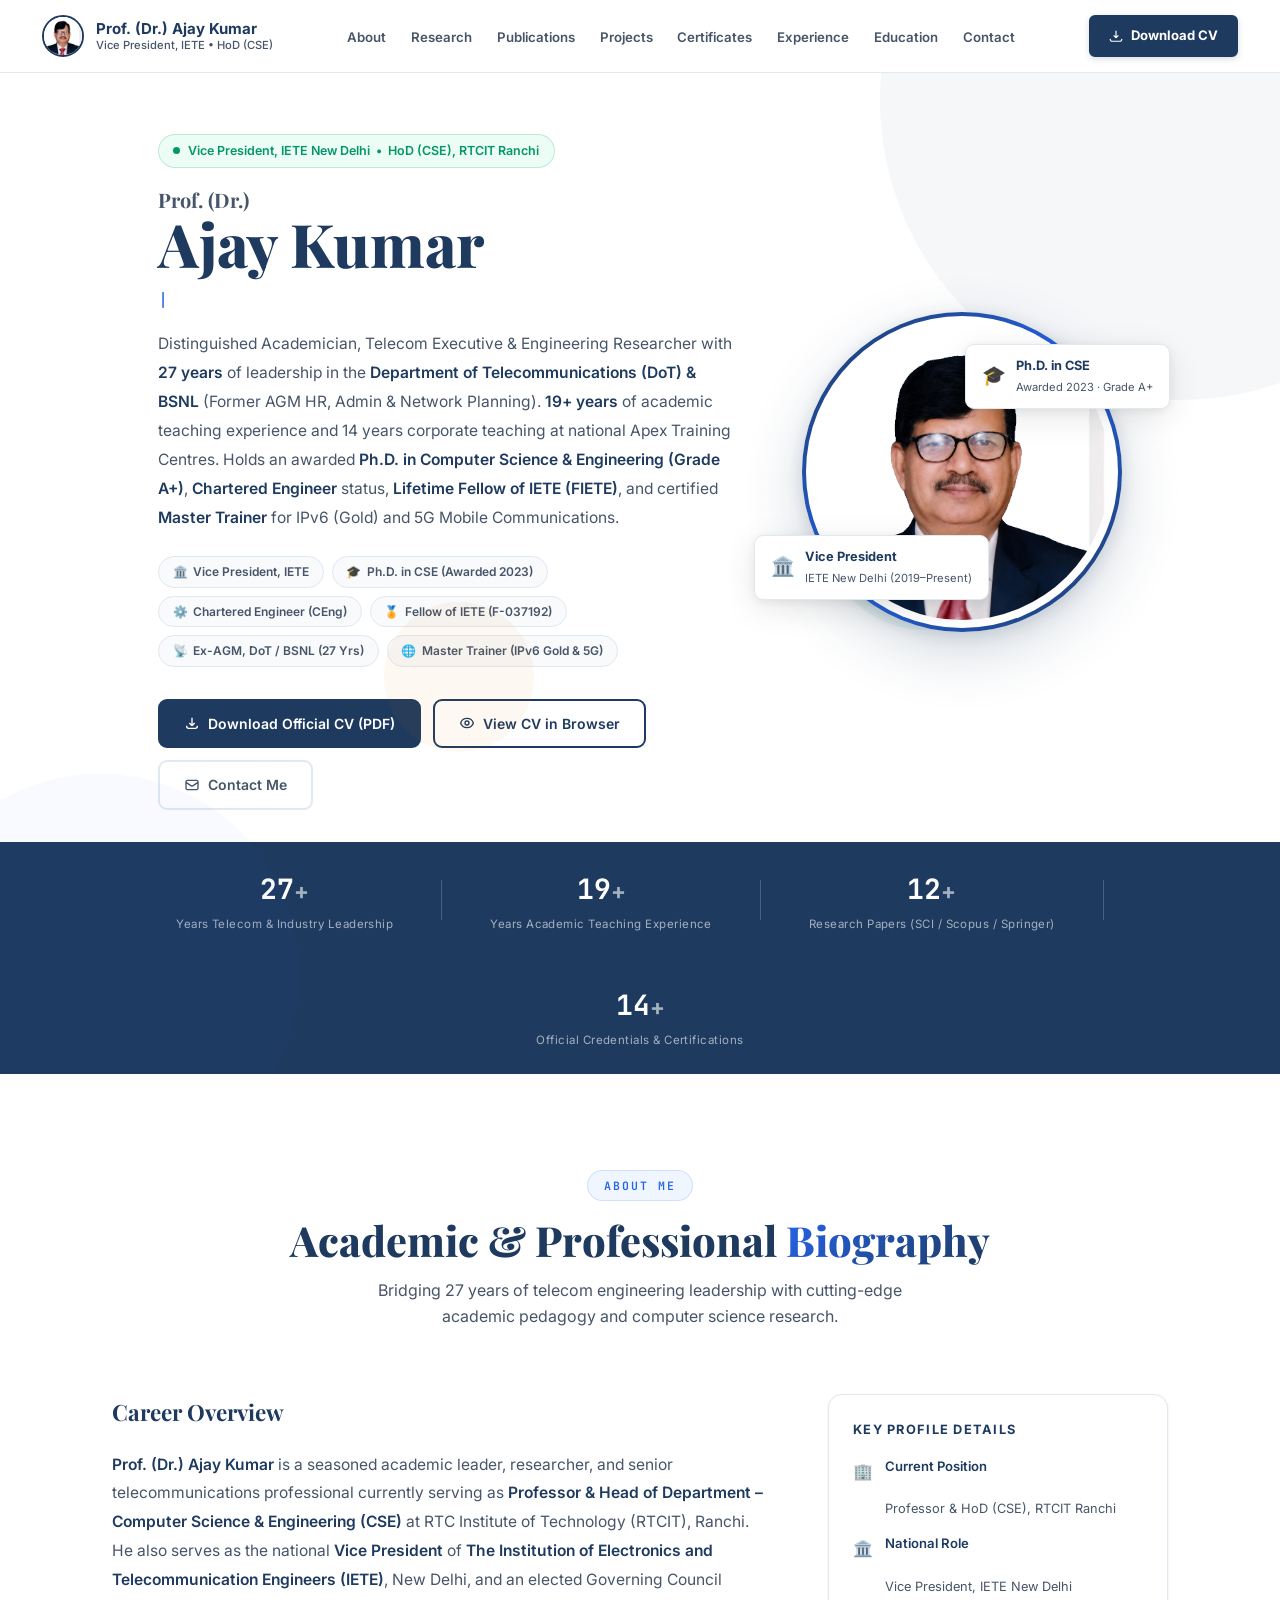
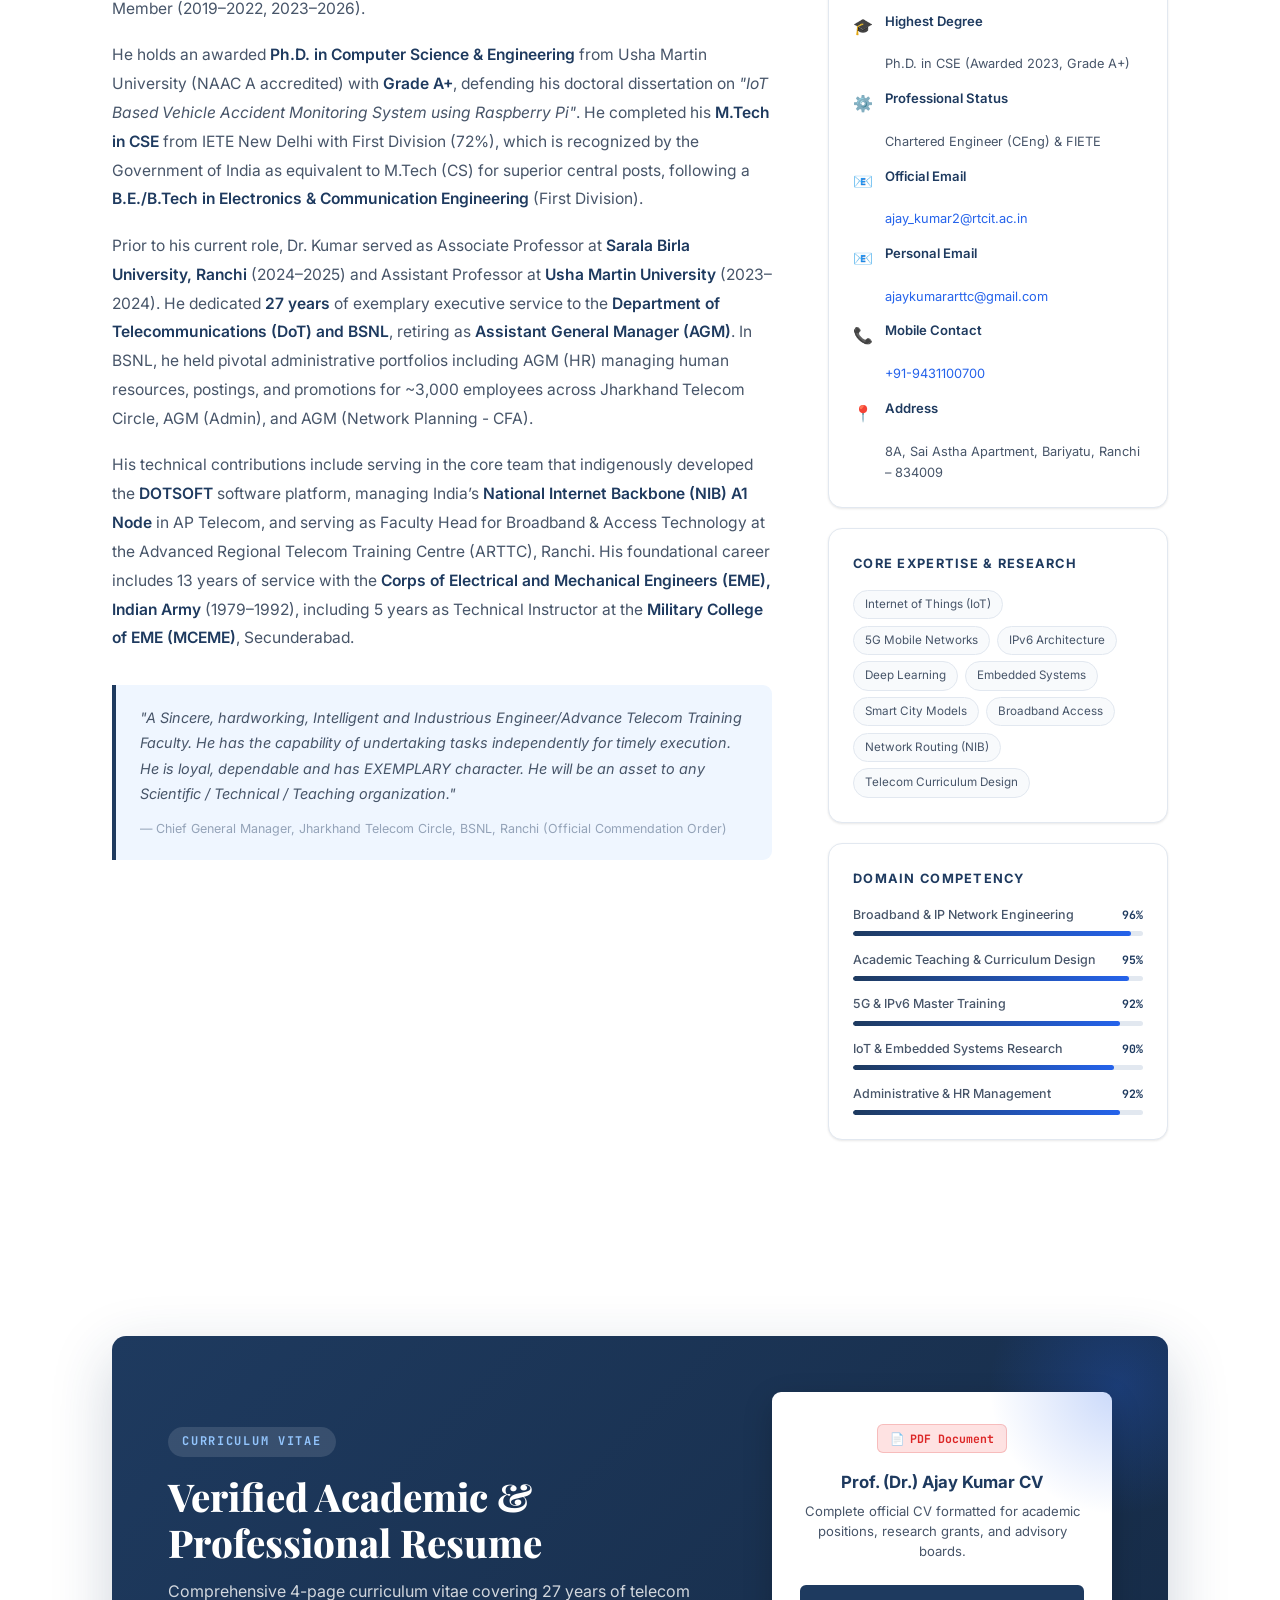
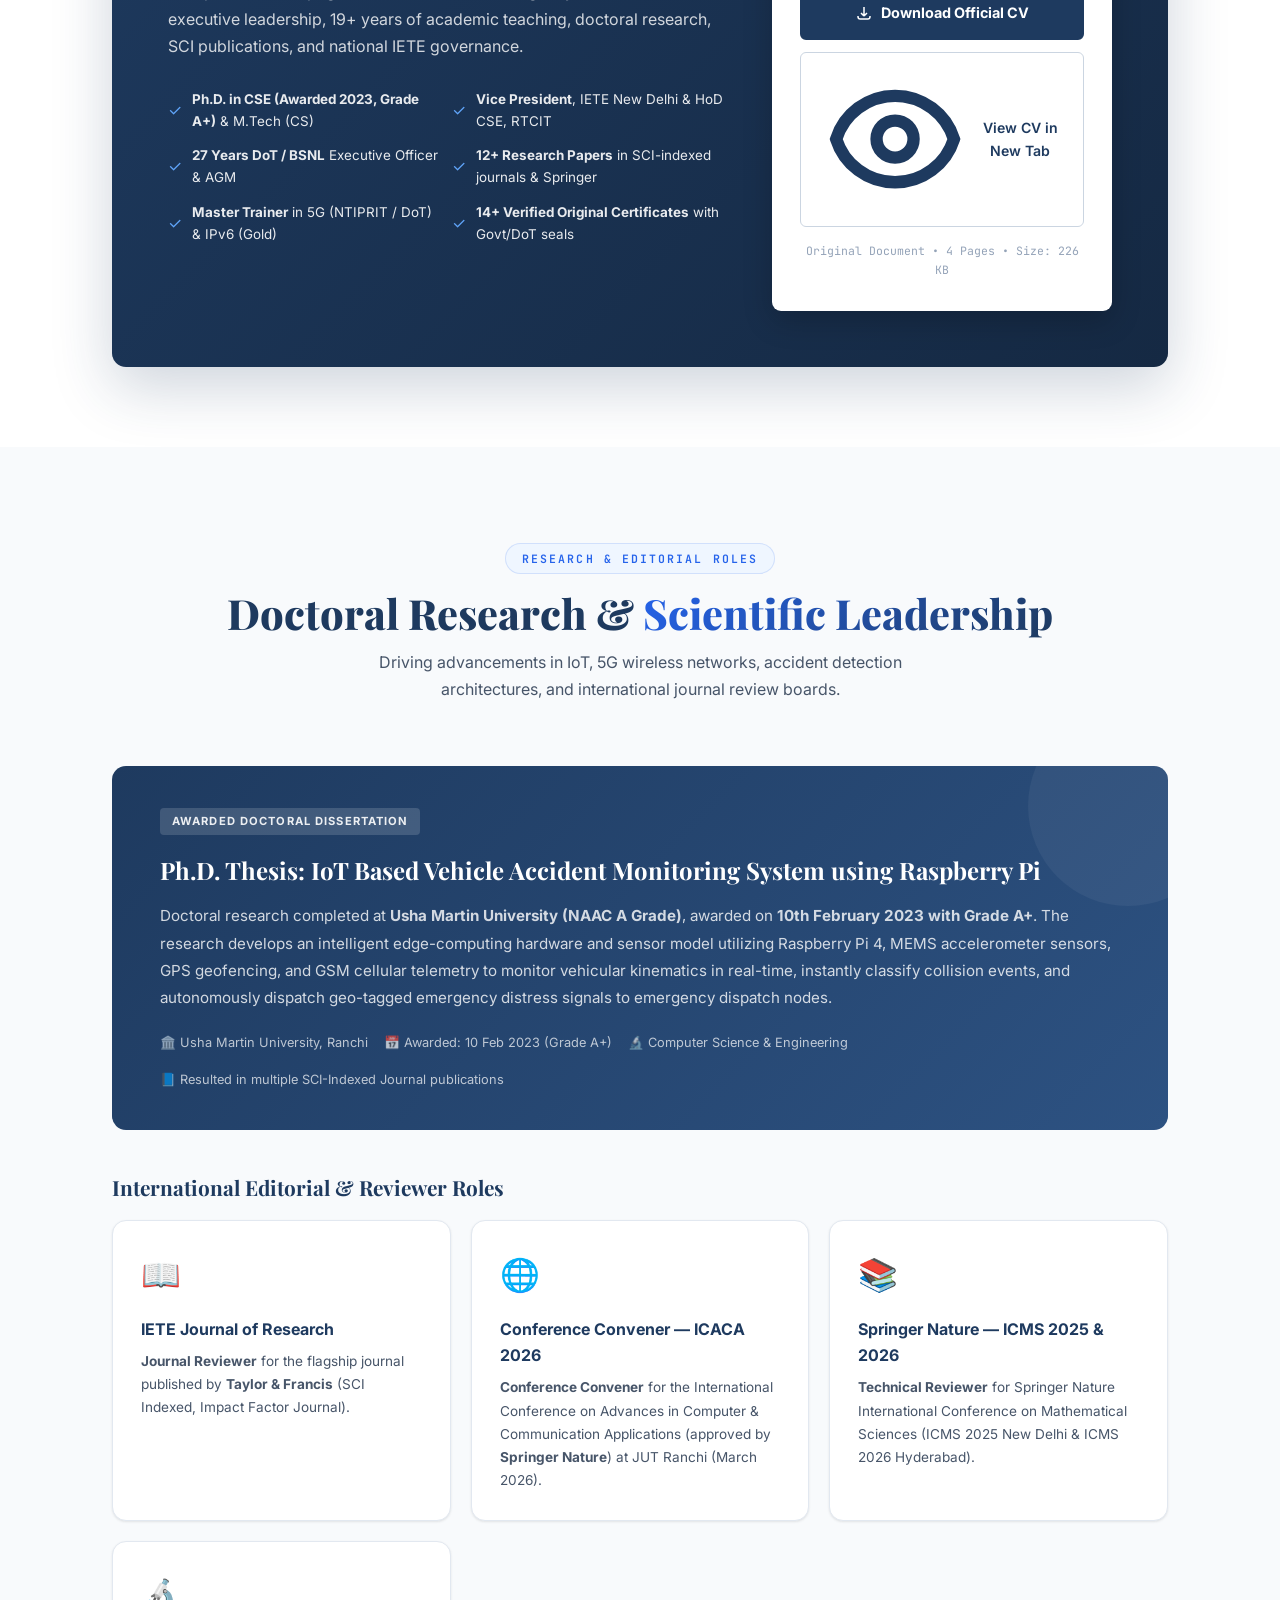
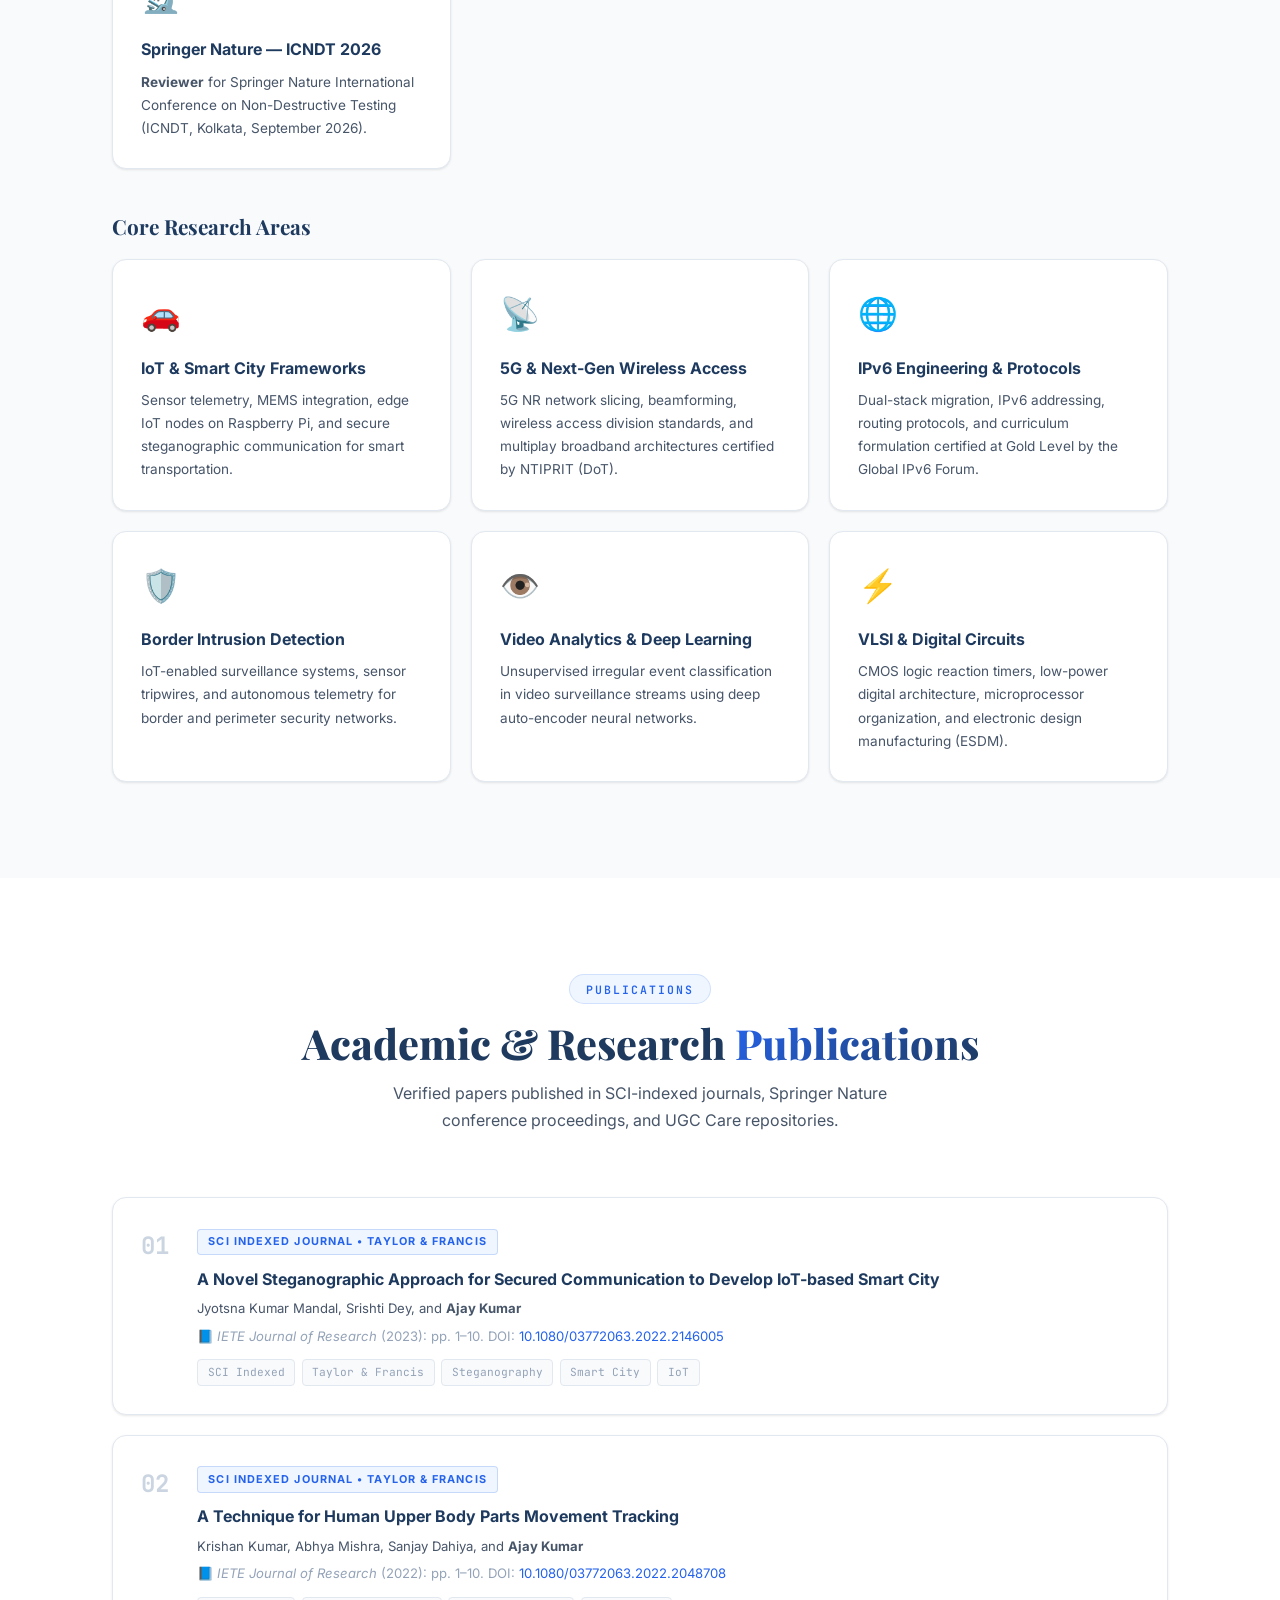
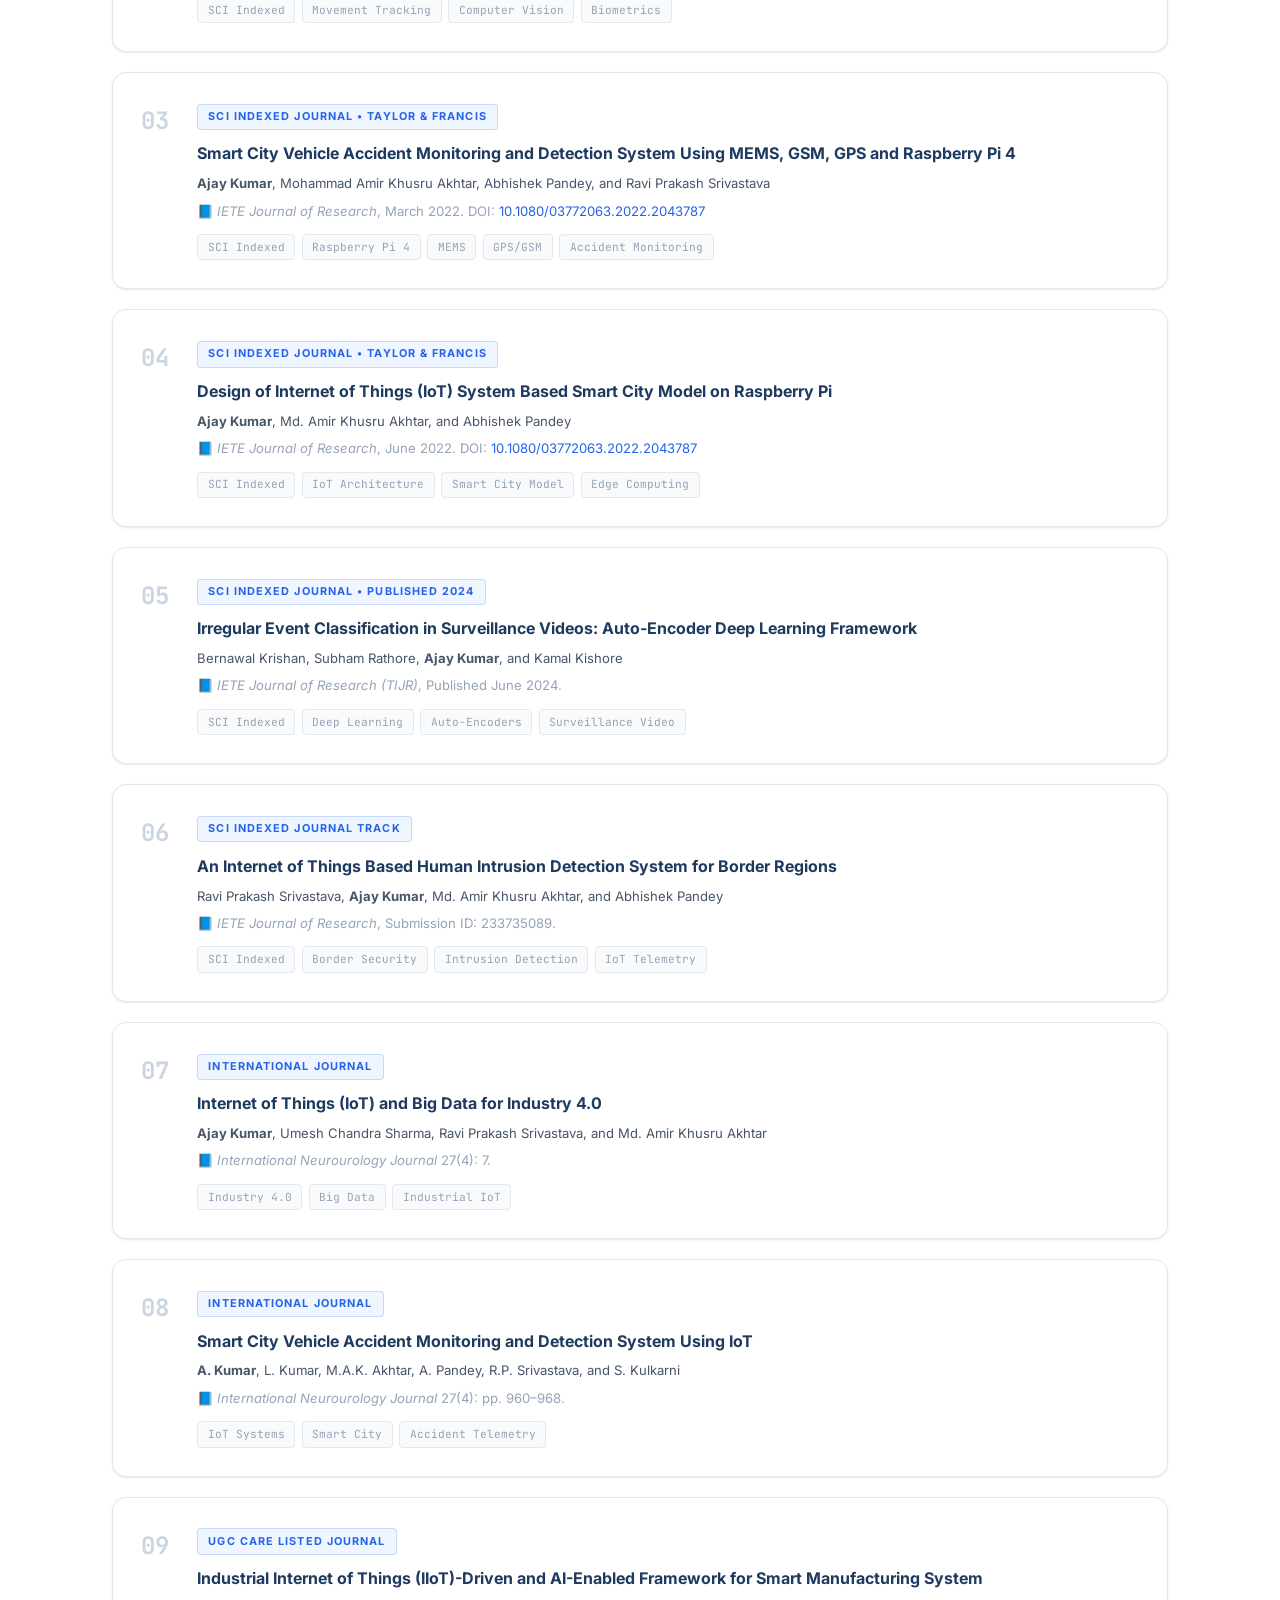
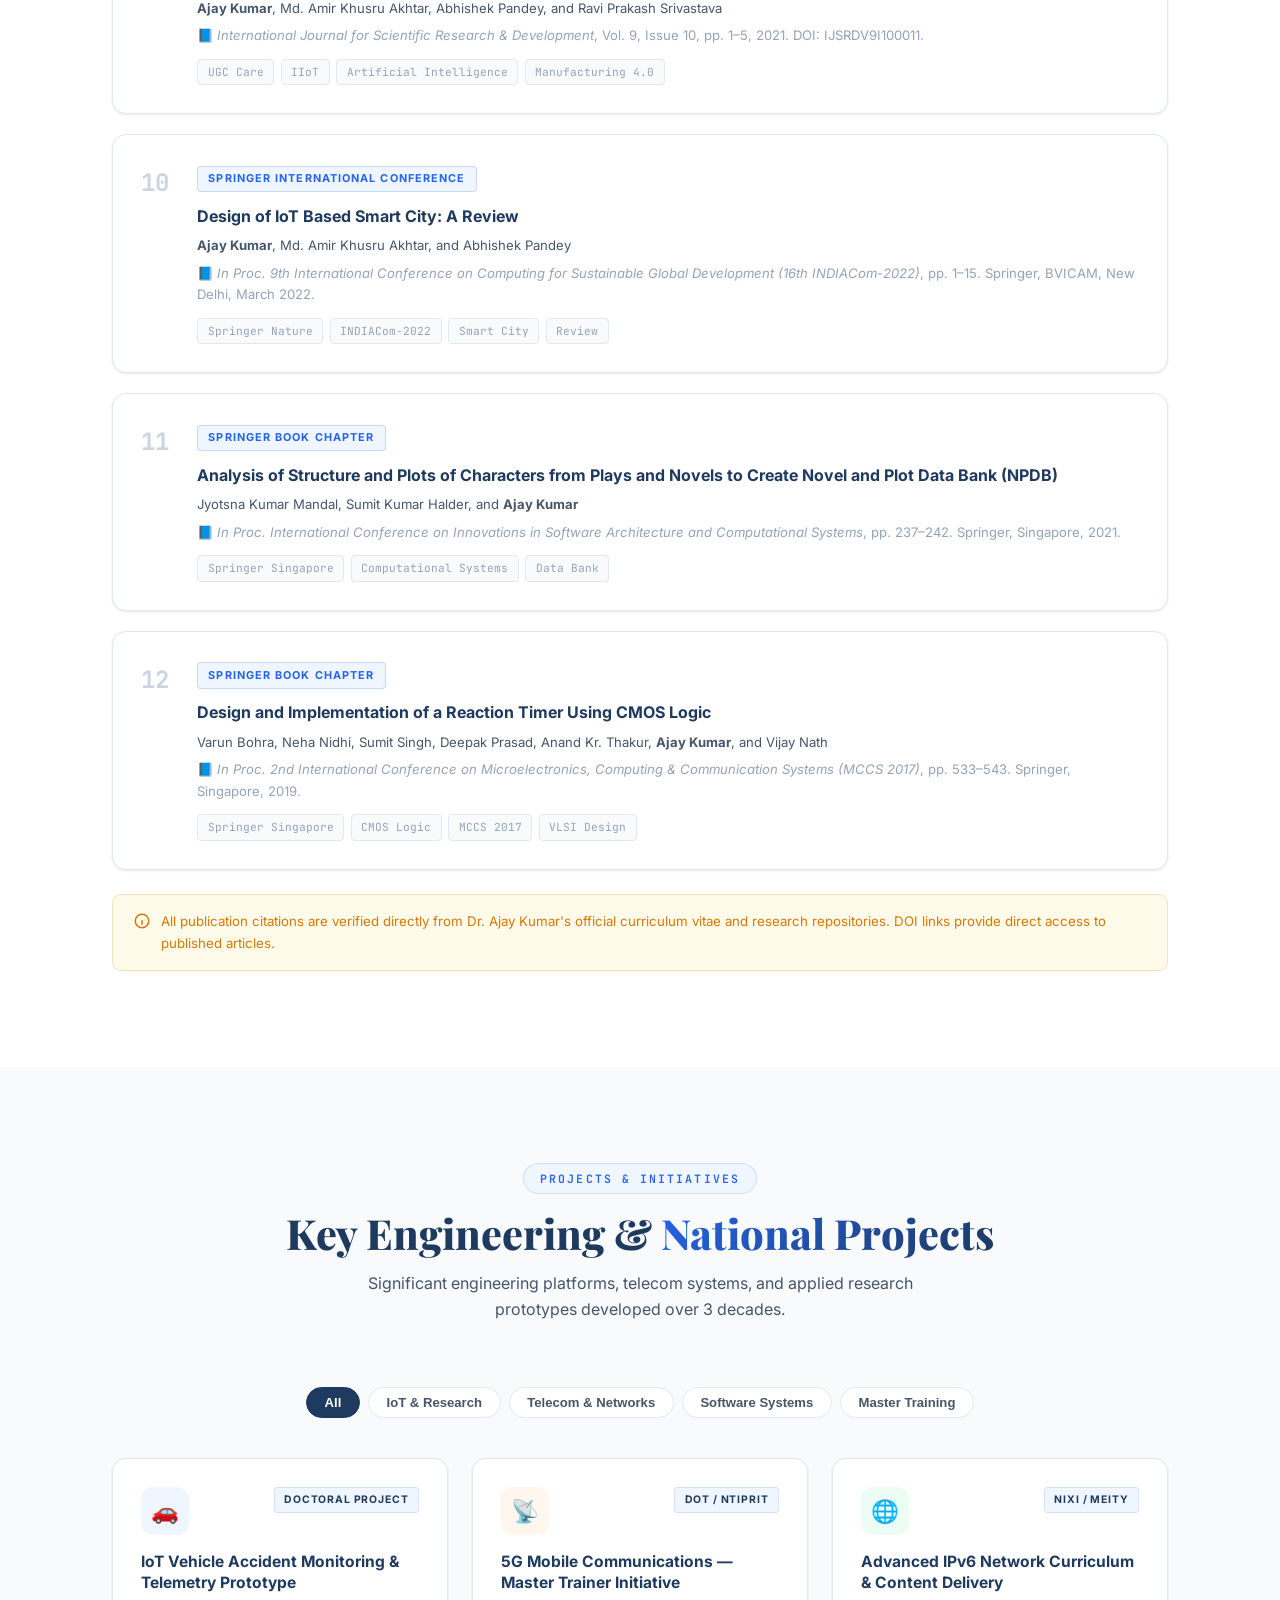
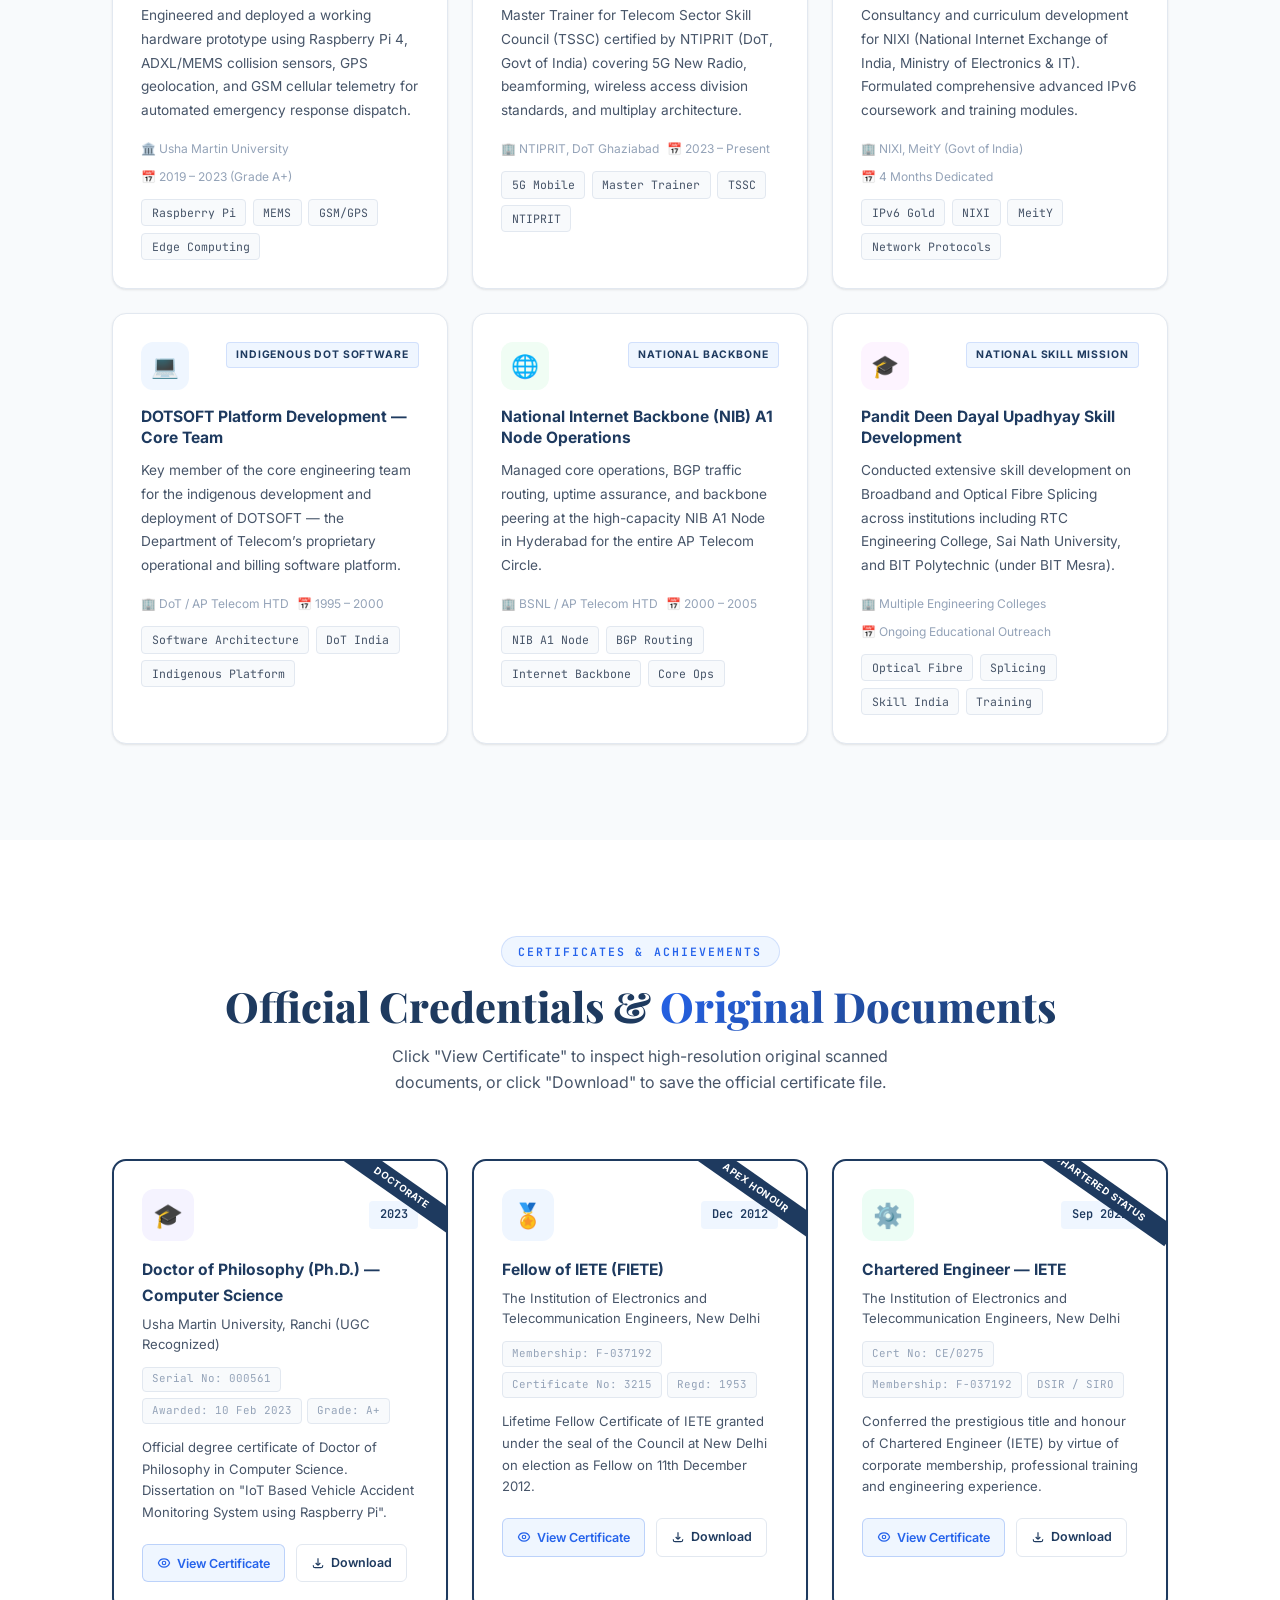
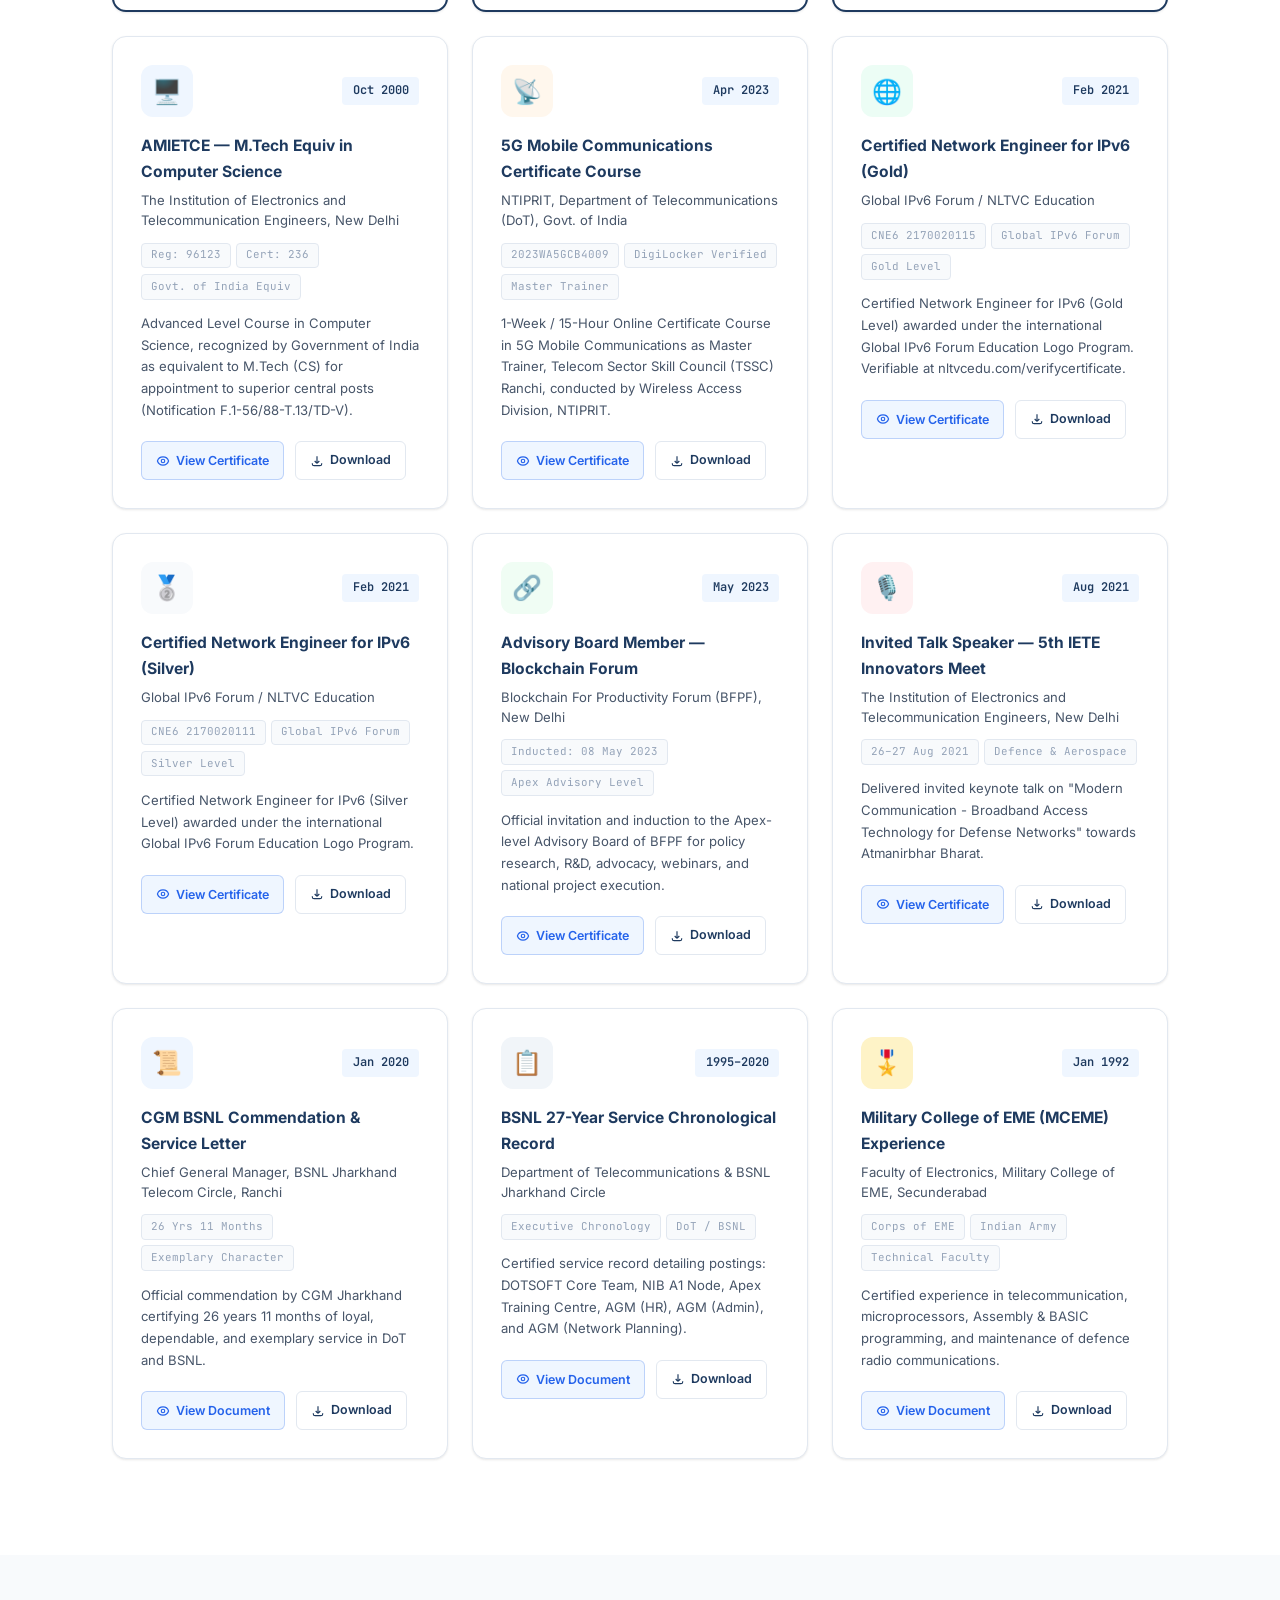
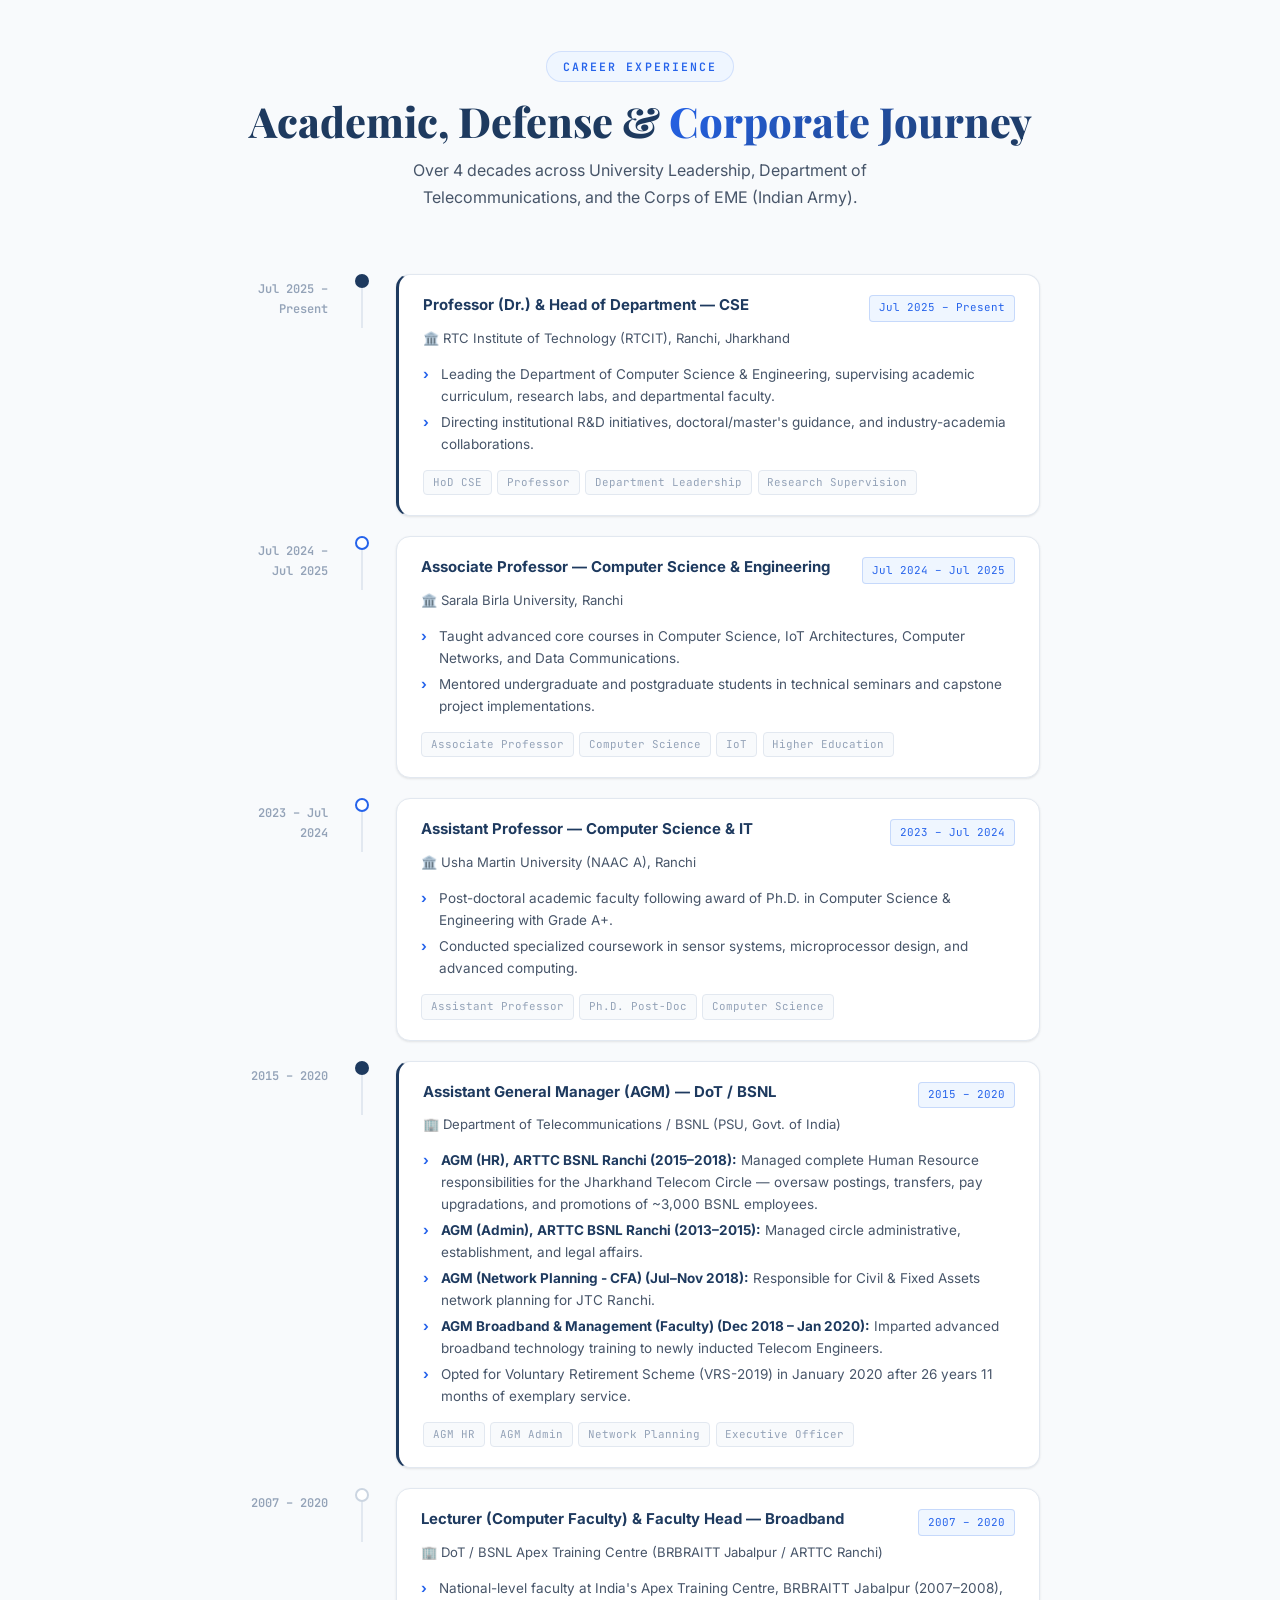
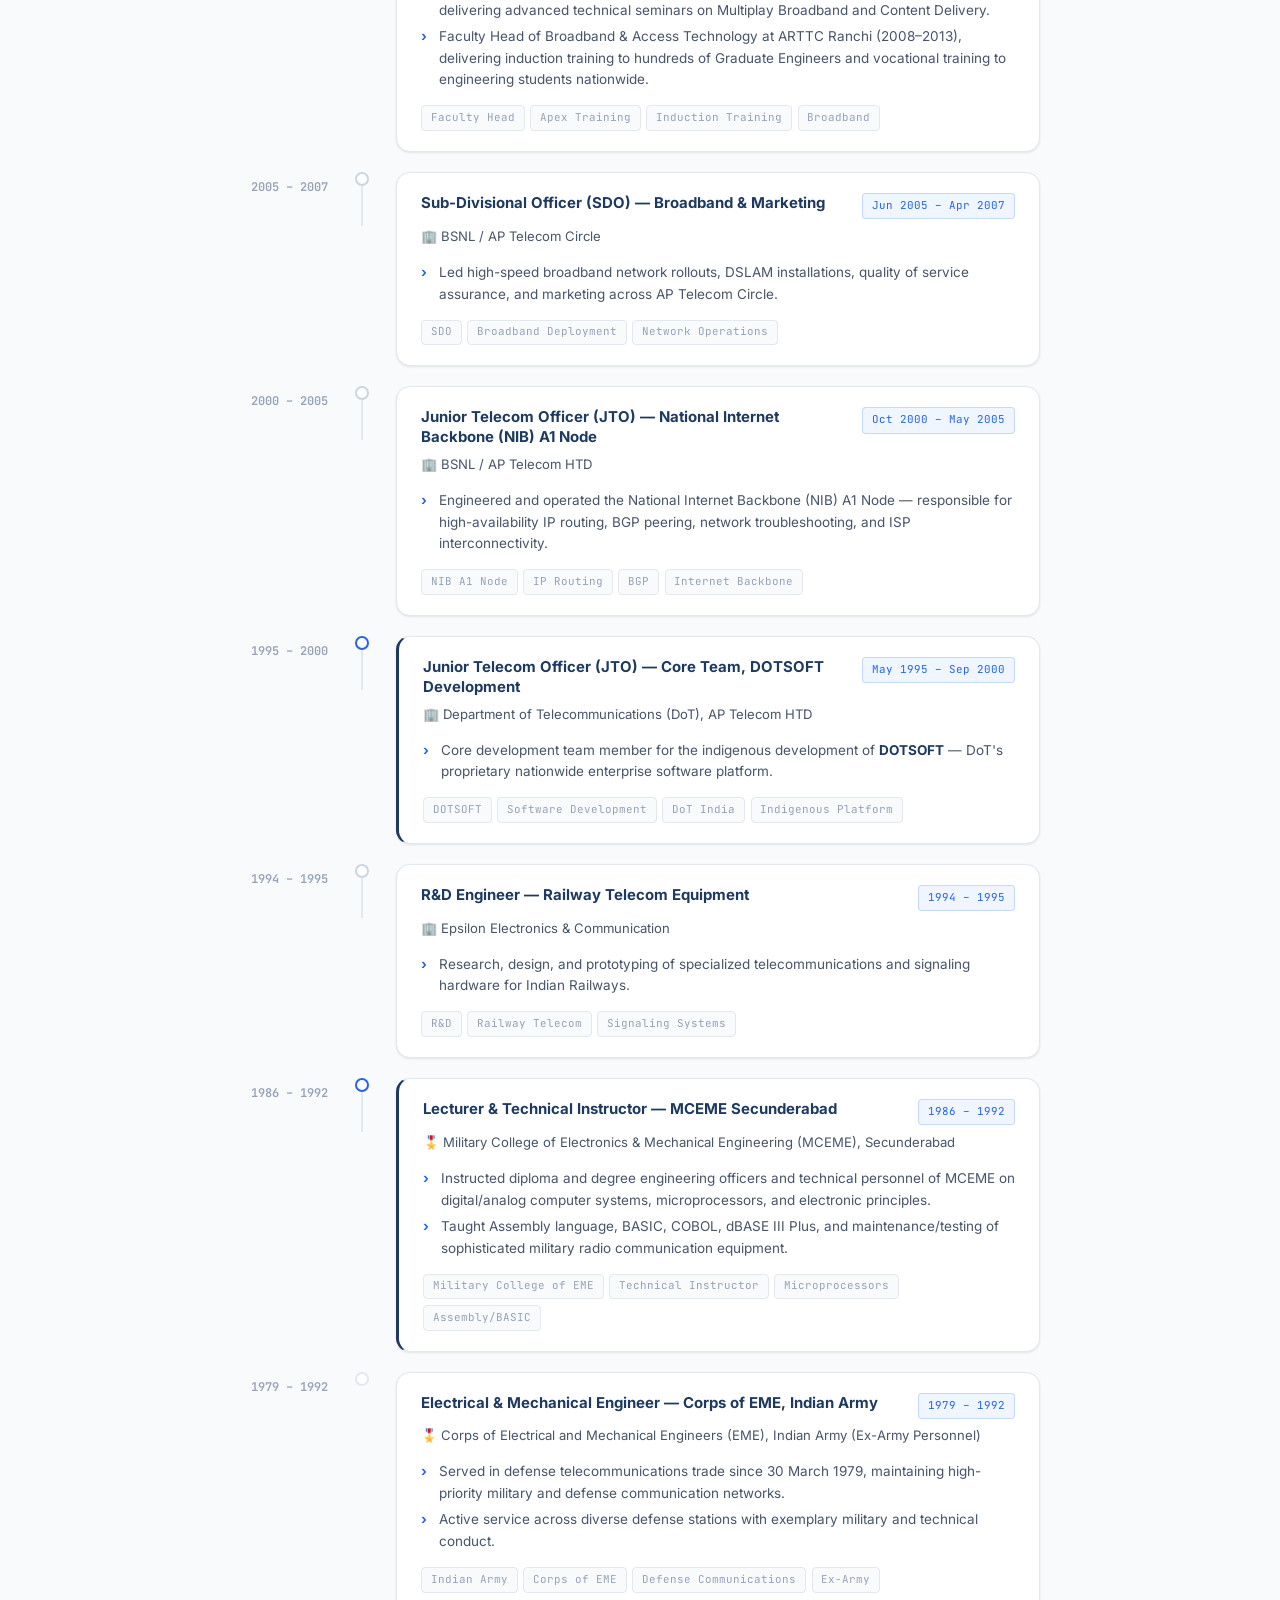
==== commit b4edfc95: "Optimize desktop navbar layout and implement interactive mobile dropdown menu" ====
--- a/index.html
+++ b/index.html
@@ -13,18 +13,19 @@
 <body>
 
 <!-- ═══════════════════════════ NAVBAR ═══════════════════════════ -->
+<!-- ═══════════════════════════ NAVBAR ═══════════════════════════ -->
 <nav class="navbar" id="navbar">
   <div class="nav-container">
     <a class="nav-brand" href="#home">
       <img src="profile-white.png" alt="Prof. (Dr.) Ajay Kumar" class="nav-avatar"/>
       <div class="nav-brand-text">
         <span class="nav-title">Prof. (Dr.) Ajay Kumar</span>
-        <span class="nav-subtitle">Vice President, IETE · HoD (CSE), RTCIT</span>
+        <span class="nav-subtitle">Vice President, IETE • HoD (CSE)</span>
       </div>
     </a>
+    
     <ul class="nav-links" id="navLinks">
       <li><a href="#about">About</a></li>
-      <li><a href="#cv">CV</a></li>
       <li><a href="#research">Research</a></li>
       <li><a href="#publications">Publications</a></li>
       <li><a href="#projects">Projects</a></li>
@@ -33,31 +34,55 @@
       <li><a href="#education">Education</a></li>
       <li><a href="#contact">Contact</a></li>
     </ul>
+
     <div class="nav-actions">
       <a href="cv/Ajay_Kumar_CV.pdf" download="Prof_Dr_Ajay_Kumar_CV.pdf" class="btn-nav-cv" id="downloadCvNavBtn" title="Download Official CV (PDF)">
         <svg viewBox="0 0 24 24" fill="none" stroke="currentColor" stroke-width="2"><path d="M12 15V3m0 12l-4-4m4 4l4-4M2 17l.621 2.485A2 2 0 004.561 21h14.878a2 2 0 001.94-1.515L22 17"/></svg>
-        Download CV
+        <span>Download CV</span>
       </a>
-      <a href="cv/Ajay_Kumar_CV.pdf" target="_blank" rel="noopener noreferrer" class="btn btn-ghost" style="padding:.45rem .85rem; font-size:.8rem; font-weight:600;" title="View CV in New Tab">
-        View CV
-      </a>
-      <button class="hamburger" id="hamburger" aria-label="Toggle navigation menu">
-        <span></span><span></span><span></span>
+      <button class="mobile-menu-btn" id="mobileMenuBtn" aria-expanded="false" aria-label="Toggle menu dropdown">
+        <span class="menu-btn-label">Menu</span>
+        <span class="menu-icon-bars">
+          <span></span><span></span><span></span>
+        </span>
       </button>
     </div>
   </div>
-  <div class="mobile-nav" id="mobileNav">
-    <a href="#about" class="mob-link">About</a>
-    <a href="#cv" class="mob-link">Curriculum Vitae</a>
-    <a href="#research" class="mob-link">Research &amp; Reviewer Roles</a>
-    <a href="#publications" class="mob-link">Publications</a>
-    <a href="#projects" class="mob-link">Projects</a>
-    <a href="#certifications" class="mob-link">Certificates &amp; Honours</a>
-    <a href="#experience" class="mob-link">Experience</a>
-    <a href="#education" class="mob-link">Education</a>
-    <a href="#contact" class="mob-link">Contact</a>
-    <a href="cv/Ajay_Kumar_CV.pdf" download="Prof_Dr_Ajay_Kumar_CV.pdf" class="mob-link mob-cv">📥 Download Official CV (PDF)</a>
-    <a href="cv/Ajay_Kumar_CV.pdf" target="_blank" rel="noopener noreferrer" class="mob-link" style="text-align:center; font-weight:600; color:var(--navy);">📄 View CV in Browser</a>
+
+  <!-- Mobile Dropdown Menu -->
+  <div class="mobile-nav-backdrop" id="mobileNavBackdrop"></div>
+  <div class="mobile-nav-dropdown" id="mobileNav">
+    <div class="mobile-nav-inner">
+      <div class="mob-menu-heading">Menu Navigation</div>
+      <div class="mob-links-grid">
+        <a href="#about" class="mob-link"><span class="mob-icon">👤</span> About Biography</a>
+        <a href="#cv" class="mob-link"><span class="mob-icon">📄</span> Curriculum Vitae</a>
+        <a href="#research" class="mob-link"><span class="mob-icon">🔬</span> Research &amp; Reviews</a>
+        <a href="#publications" class="mob-link"><span class="mob-icon">📚</span> SCI Publications</a>
+        <a href="#projects" class="mob-link"><span class="mob-icon">🚀</span> Engineering Projects</a>
+        <a href="#certifications" class="mob-link"><span class="mob-icon">🏅</span> Verified Certificates</a>
+        <a href="#experience" class="mob-link"><span class="mob-icon">💼</span> Professional Journey</a>
+        <a href="#education" class="mob-link"><span class="mob-icon">🎓</span> Academic Qualifications</a>
+        <a href="#contact" class="mob-link"><span class="mob-icon">✉️</span> Contact Information</a>
+      </div>
+      
+      <div class="mob-cv-card">
+        <div class="mob-cv-header">
+          <span class="mob-cv-tag">Official PDF CV</span>
+          <strong>Prof. (Dr.) Ajay Kumar</strong>
+        </div>
+        <div class="mob-cv-btns">
+          <a href="cv/Ajay_Kumar_CV.pdf" download="Prof_Dr_Ajay_Kumar_CV.pdf" class="btn-mob-cv-primary">
+            <svg viewBox="0 0 24 24" fill="none" stroke="currentColor" stroke-width="2"><path d="M4 16v1a3 3 0 003 3h10a3 3 0 003-3v-1m-4-4l-4 4m0 0l-4-4m4 4V4"/></svg>
+            Download CV (PDF)
+          </a>
+          <a href="cv/Ajay_Kumar_CV.pdf" target="_blank" rel="noopener noreferrer" class="btn-mob-cv-secondary">
+            <svg viewBox="0 0 24 24" fill="none" stroke="currentColor" stroke-width="2"><path d="M15 12a3 3 0 11-6 0 3 3 0 016 0z"/><path d="M2.458 12C3.732 7.943 7.523 5 12 5c4.478 0 8.268 2.943 9.542 7-1.274 4.057-5.064 7-9.542 7-4.477 0-8.268-2.943-9.542-7z"/></svg>
+            View in Browser
+          </a>
+        </div>
+      </div>
+    </div>
   </div>
 </nav>
 
--- a/style.css
+++ b/style.css
@@ -81,77 +81,183 @@
 /* ═══════════════════════════════════
    NAVBAR
    ═══════════════════════════════════ */
+/* ═══════════════════════════════════
+   NAVBAR (DESKTOP & MOBILE DROPDOWN)
+   ═══════════════════════════════════ */
 .navbar {
   position: fixed; top: 0; left: 0; right: 0; z-index: 1000;
-  background: rgba(255,255,255,.92);
+  background: rgba(255,255,255,.96);
   backdrop-filter: blur(16px) saturate(180%);
-  border-bottom: 1px solid transparent;
-  transition: border-color var(--trans), box-shadow var(--trans);
+  border-bottom: 1px solid var(--border);
+  transition: box-shadow var(--trans);
 }
 .navbar.scrolled {
-  border-color: var(--border);
-  box-shadow: 0 1px 12px rgba(0,0,0,.08);
+  box-shadow: 0 4px 20px rgba(0,0,0,.08);
 }
 .nav-container {
-  max-width: 1200px; margin: 0 auto; padding: 0 2rem;
-  height: 70px; display: flex; align-items: center; gap: 1.5rem;
-}
-.nav-brand { display: flex; align-items: center; gap: .75rem; flex-shrink: 0; }
+  max-width: 1260px; margin: 0 auto; padding: 0 2rem;
+  height: 72px; display: flex; align-items: center; justify-content: space-between;
+  gap: 1.5rem;
+}
+.nav-brand {
+  display: flex; align-items: center; gap: .75rem;
+  flex-shrink: 0; text-decoration: none;
+}
 .nav-avatar {
-  width: 40px; height: 40px; border-radius: 50%;
+  width: 42px; height: 42px; border-radius: 50%;
   object-fit: cover; object-position: top center;
   border: 2px solid var(--navy); flex-shrink: 0;
 }
 .nav-brand-text { display: flex; flex-direction: column; }
-.nav-title { font-size: .88rem; font-weight: 700; color: var(--navy); line-height: 1.2; }
-.nav-subtitle { font-size: .68rem; color: var(--text-muted); line-height: 1; }
+.nav-title {
+  font-size: .94rem; font-weight: 700; color: var(--navy); line-height: 1.25;
+  white-space: nowrap;
+}
+.nav-subtitle {
+  font-size: .7rem; color: var(--text-muted); font-weight: 500; line-height: 1.2;
+  white-space: nowrap;
+}
 
 .nav-links {
-  display: flex; align-items: center; gap: .1rem;
-  list-style: none; flex: 1; justify-content: center;
+  display: flex; align-items: center; gap: .25rem;
+  list-style: none; margin: 0; padding: 0;
 }
 .nav-links a {
-  font-size: .82rem; font-weight: 500; color: var(--text-muted);
-  padding: .45rem .75rem; border-radius: var(--radius-xs);
+  font-size: .83rem; font-weight: 600; color: var(--text-muted);
+  padding: .45rem .65rem; border-radius: var(--radius-xs);
   transition: color var(--trans), background var(--trans);
-  white-space: nowrap;
-}
-.nav-links a:hover, .nav-links a.active { color: var(--navy); background: var(--accent-pale); }
-
-.nav-actions { display: flex; align-items: center; gap: .75rem; flex-shrink: 0; }
+  white-space: nowrap; text-decoration: none;
+}
+.nav-links a:hover, .nav-links a.active {
+  color: var(--navy); background: var(--accent-pale);
+}
+
+.nav-actions {
+  display: flex; align-items: center; gap: .75rem; flex-shrink: 0;
+}
 .btn-nav-cv {
-  display: inline-flex; align-items: center; gap: .4rem;
-  font-size: .8rem; font-weight: 600; color: var(--white);
+  display: inline-flex; align-items: center; gap: .45rem;
+  font-size: .82rem; font-weight: 700; color: var(--white) !important;
   background: var(--navy); border: 2px solid var(--navy);
-  padding: .45rem 1rem; border-radius: var(--radius-xs);
-  transition: var(--trans); white-space: nowrap;
+  padding: .5rem 1.15rem; border-radius: var(--radius-xs);
+  transition: var(--trans); white-space: nowrap; text-decoration: none;
+  box-shadow: 0 2px 6px rgba(30,58,95,.18);
 }
 .btn-nav-cv svg { width: 14px; height: 14px; }
-.btn-nav-cv:hover { background: var(--navy-light); border-color: var(--navy-light); color: var(--white); }
-
-.hamburger {
-  display: none; flex-direction: column; gap: 5px;
-  background: none; border: none; cursor: pointer; padding: 4px;
-}
-.hamburger span { width: 22px; height: 2px; background: var(--text-muted); border-radius: 2px; display: block; transition: var(--trans); }
-
-.mobile-nav {
-  display: none; flex-direction: column;
+.btn-nav-cv:hover {
+  background: var(--accent); border-color: var(--accent);
+  transform: translateY(-1px); box-shadow: 0 4px 12px rgba(37,99,235,.25);
+}
+
+/* ── Mobile Menu Dropdown Button ── */
+.mobile-menu-btn {
+  display: none; align-items: center; gap: .55rem;
+  background: var(--bg-gray); border: 1.5px solid var(--border);
+  border-radius: var(--radius-xs); cursor: pointer;
+  padding: .45rem .85rem; transition: var(--trans);
+  color: var(--navy); font-family: 'Inter', sans-serif;
+  font-size: .82rem; font-weight: 700;
+}
+.mobile-menu-btn:hover, .mobile-menu-btn.open {
+  background: var(--navy); color: var(--white); border-color: var(--navy);
+}
+.mobile-menu-btn.open .menu-icon-bars span {
+  background: var(--white);
+}
+.menu-btn-label { letter-spacing: .02em; }
+.menu-icon-bars {
+  display: flex; flex-direction: column; gap: 4px; width: 18px;
+}
+.menu-icon-bars span {
+  width: 100%; height: 2px; background: var(--navy);
+  border-radius: 2px; display: block; transition: var(--trans);
+  transform-origin: center;
+}
+.mobile-menu-btn.open .menu-icon-bars span:nth-child(1) {
+  transform: translateY(6px) rotate(45deg);
+}
+.mobile-menu-btn.open .menu-icon-bars span:nth-child(2) {
+  opacity: 0; transform: scaleX(0);
+}
+.mobile-menu-btn.open .menu-icon-bars span:nth-child(3) {
+  transform: translateY(-6px) rotate(-45deg);
+}
+
+/* ── Mobile Dropdown Menu Drawer ── */
+.mobile-nav-backdrop {
+  display: none; position: fixed; inset: 0;
+  background: rgba(15, 23, 42, 0.45); backdrop-filter: blur(4px);
+  z-index: 998;
+}
+.mobile-nav-backdrop.open { display: block; }
+
+.mobile-nav-dropdown {
+  display: none; position: absolute; top: 100%; left: 0; right: 0;
   background: var(--white); border-top: 1px solid var(--border);
-  padding: 1rem 2rem;
-}
-.mobile-nav.open { display: flex; }
+  box-shadow: 0 20px 48px rgba(0, 0, 0, 0.16);
+  z-index: 999; max-height: calc(100vh - 72px); overflow-y: auto;
+}
+.mobile-nav-dropdown.open {
+  display: block; animation: drop-menu .22s cubic-bezier(.4,0,.2,1);
+}
+@keyframes drop-menu {
+  from { opacity: 0; transform: translateY(-10px); }
+  to { opacity: 1; transform: translateY(0); }
+}
+.mobile-nav-inner { padding: 1.25rem 1.5rem 1.75rem; }
+.mob-menu-heading {
+  font-size: .72rem; font-weight: 700; text-transform: uppercase;
+  letter-spacing: .12em; color: var(--text-light); margin-bottom: .85rem;
+  padding-bottom: .4rem; border-bottom: 1px solid var(--border);
+}
+.mob-links-grid {
+  display: grid; grid-template-columns: repeat(2, 1fr); gap: .45rem;
+  margin-bottom: 1.25rem;
+}
 .mob-link {
-  display: block; padding: .65rem .5rem; font-size: .9rem; font-weight: 500;
-  color: var(--text-muted); border-bottom: 1px solid var(--border);
-  transition: color var(--trans);
-}
-.mob-link:last-child { border-bottom: none; }
-.mob-link:hover { color: var(--navy); }
-.mob-cv {
-  margin-top: .75rem; background: var(--navy); color: white !important;
-  border-radius: var(--radius-xs); text-align: center; border-bottom: none !important;
-}
+  display: flex; align-items: center; gap: .6rem;
+  padding: .7rem .75rem; font-size: .88rem; font-weight: 600;
+  color: var(--text); border-radius: var(--radius-xs);
+  background: var(--bg-gray); border: 1px solid transparent;
+  transition: var(--trans); text-decoration: none;
+}
+.mob-link:hover {
+  background: var(--accent-pale); color: var(--accent);
+  border-color: rgba(37,99,235,.2); transform: translateX(2px);
+}
+.mob-icon { font-size: 1rem; flex-shrink: 0; }
+.mob-cv-card {
+  background: linear-gradient(135deg, #1E3A5F 0%, #0F172A 100%);
+  border-radius: var(--radius-sm); padding: 1.25rem;
+  color: var(--white); margin-top: .5rem;
+}
+.mob-cv-header {
+  display: flex; justify-content: space-between; align-items: center;
+  margin-bottom: .85rem;
+}
+.mob-cv-tag {
+  font-family: 'JetBrains Mono', monospace; font-size: .68rem; font-weight: 700;
+  background: rgba(255,255,255,.15); padding: .2rem .55rem; border-radius: 4px;
+  color: #93C5FD;
+}
+.mob-cv-header strong { font-size: .85rem; }
+.mob-cv-btns { display: grid; grid-template-columns: 1fr 1fr; gap: .6rem; }
+.btn-mob-cv-primary, .btn-mob-cv-secondary {
+  display: inline-flex; align-items: center; justify-content: center; gap: .4rem;
+  font-size: .8rem; font-weight: 700; padding: .65rem .75rem;
+  border-radius: var(--radius-xs); text-decoration: none; transition: var(--trans);
+  text-align: center;
+}
+.btn-mob-cv-primary svg, .btn-mob-cv-secondary svg { width: 14px; height: 14px; }
+.btn-mob-cv-primary {
+  background: var(--accent); color: var(--white) !important;
+}
+.btn-mob-cv-primary:hover { background: #1D4ED8; }
+.btn-mob-cv-secondary {
+  background: rgba(255,255,255,.12); color: var(--white) !important;
+  border: 1px solid rgba(255,255,255,.25);
+}
+.btn-mob-cv-secondary:hover { background: rgba(255,255,255,.2); }
 
 /* ═══════════════════════════════════
    HERO
@@ -839,50 +945,202 @@
 .reveal.visible { opacity: 1; transform: translateY(0); }
 
 /* ═══════════════════════════════════
-   RESPONSIVE
-   ═══════════════════════════════════ */
+   RESPONSIVE DESIGN (TABLETS & MOBILE)
+   ═══════════════════════════════════ */
+
+/* ── 1024px: Laptops & Large Tablets ── */
 @media (max-width: 1024px) {
-  .hero-inner { flex-direction: column; text-align: center; padding: 3rem 2rem 2rem; gap: 3rem; }
+  .hero-inner {
+    flex-direction: column-reverse;
+    text-align: center;
+    padding: 3rem 1.5rem 2.5rem;
+    gap: 2.5rem;
+  }
   .hero-text { max-width: 100%; }
   .hero-badges { justify-content: center; }
   .hero-cta { justify-content: center; }
-  .photo-ring-outer { width: 260px; height: 260px; }
-  .photo-credential-card { left: -1rem; bottom: 1rem; }
-  .card-2 { right: -1rem; top: 1rem; }
-  .about-layout { grid-template-columns: 1fr; }
-  .about-sidebar { display: grid; grid-template-columns: repeat(auto-fill, minmax(250px,1fr)); gap: 1.25rem; }
+  .photo-frame { margin: 0 auto; }
+  .photo-ring-outer { width: 250px; height: 250px; }
+  .photo-credential-card { display: none; }
+  
+  .about-layout { grid-template-columns: 1fr; gap: 2.5rem; }
+  .about-sidebar { display: grid; grid-template-columns: repeat(auto-fit, minmax(280px, 1fr)); gap: 1.25rem; }
+  
   .cv-showcase-box { grid-template-columns: 1fr; padding: 2.5rem; gap: 2rem; }
+  
   .footer-inner { grid-template-columns: 1fr 1fr; }
   .footer-col:first-child { grid-column: 1 / -1; }
-  .tl-item { grid-template-columns: 80px 40px 1fr; }
-}
-
+}
+
+/* ── 992px: Tablets & Transition to Mobile Menu Dropdown ── */
+@media (max-width: 992px) {
+  .nav-links { display: none !important; }
+  .btn-nav-cv { display: none !important; }
+  .mobile-menu-btn { display: inline-flex !important; }
+  .nav-container { height: 66px; padding: 0 1.25rem; }
+  .hero { padding-top: 66px; }
+}
+
+/* ── 768px: Tablets & Phones ── */
 @media (max-width: 768px) {
-  .section { padding: 4.5rem 1.5rem; }
-  .nav-links { display: none; }
-  .hamburger { display: flex; }
+  .section { padding: 4.5rem 1.25rem; }
+  .container { padding: 0 1rem; }
+  
+  .nav-container { padding: 0 1rem; height: 64px; }
+  .hero { padding-top: 64px; }
+  .hero-inner { padding: 2.5rem 1rem 2rem; gap: 2rem; }
   .photo-ring-outer { width: 220px; height: 220px; }
-  .photo-credential-card { display: none; }
-  .hero-stats-inner { gap: 1.5rem; }
-  .hs-sep { height: 1.5rem; }
-  .cv-highlights-list { grid-template-columns: 1fr; }
-  .cv-showcase-box { padding: 2rem 1.5rem; }
+  
+  .hero-stats { padding: 1.5rem 1rem; }
+  .hero-stats-inner {
+    display: grid;
+    grid-template-columns: repeat(2, 1fr);
+    gap: 1.5rem 1rem;
+    text-align: center;
+  }
+  .hs-sep { display: none; }
+  .hs-item { padding: .5rem; }
+  
+  .research-feature { padding: 2rem 1.5rem; }
+  .research-areas-grid { grid-template-columns: 1fr; gap: 1rem; }
+  
+  .pub-item { padding: 1.25rem; }
+  .proj-grid { grid-template-columns: 1fr; gap: 1.25rem; }
+  .cert-grid { grid-template-columns: 1fr; gap: 1.25rem; }
+  .edu-grid { grid-template-columns: 1fr; gap: 1.25rem; }
+  
+  .contact-intro { flex-direction: column; text-align: center; gap: 1rem; }
   .contact-cards-grid { grid-template-columns: 1fr; }
-  .tl-item { grid-template-columns: 70px 36px 1fr; }
+  
+  .tl-item {
+    display: flex;
+    flex-direction: column;
+    position: relative;
+    padding-left: 2rem;
+    margin-bottom: 1.25rem;
+  }
   .tl-left { display: none; }
-  .tl-item { grid-template-columns: 36px 1fr; }
+  .tl-connector {
+    position: absolute;
+    left: 4px;
+    top: 6px;
+    bottom: -1.25rem;
+  }
+  .tl-dot { width: 12px; height: 12px; }
+  .tl-card {
+    margin: 0;
+    width: 100%;
+    padding: 1.25rem;
+  }
+  
   .footer-inner { grid-template-columns: 1fr; gap: 2rem; }
 }
 
+/* ── 640px: Small Screens & Standard Phones ── */
+@media (max-width: 640px) {
+  .hero-cta {
+    flex-direction: column;
+    width: 100%;
+    gap: .75rem;
+  }
+  .hero-cta .btn {
+    width: 100%;
+    justify-content: center;
+  }
+  
+  .pub-item {
+    flex-direction: column;
+    gap: .75rem;
+  }
+  .pub-num {
+    font-size: 1rem;
+    color: var(--accent);
+    background: var(--accent-pale);
+    padding: .2rem .55rem;
+    border-radius: 4px;
+    width: fit-content;
+  }
+  
+  .cert-actions {
+    display: grid;
+    grid-template-columns: 1fr 1fr;
+    gap: .5rem;
+  }
+  .btn-cert-view, .btn-cert-dl {
+    justify-content: center;
+    padding: .6rem .5rem;
+  }
+  
+  .cv-showcase-box { padding: 1.75rem 1.25rem; }
+  .cv-highlights-list { grid-template-columns: 1fr; gap: .6rem; }
+  .cv-action-card { padding: 1.5rem 1.25rem; }
+  
+  .contact-cta-row {
+    flex-direction: column;
+    width: 100%;
+  }
+  .contact-cta-row .btn {
+    width: 100%;
+    justify-content: center;
+  }
+}
+
+/* ── 480px: Compact Mobile Phones ── */
 @media (max-width: 480px) {
-  .container { padding: 0 1.25rem; }
-  .hero-name .name-line-2 { font-size: 2.2rem; }
-  .proj-grid { grid-template-columns: 1fr; }
-  .cert-grid { grid-template-columns: 1fr; }
-  .edu-grid { grid-template-columns: 1fr; }
-  .hero-stats-inner { flex-direction: column; gap: 1rem; }
-  .hs-sep { width: 40px; height: 1px; }
-  .cv-section { padding: 3rem 1rem; }
+  .nav-container { padding: 0 .75rem; }
+  .nav-title { font-size: .8rem; }
+  .nav-subtitle { display: none; }
+  .btn-nav-cv { display: none; }
+  
+  .hero-name .name-line-1 { font-size: 1.1rem; }
+  .hero-name .name-line-2 { font-size: 2.1rem; }
+  .hero-intro { font-size: .88rem; line-height: 1.75; }
+  .hero-badges .hbadge { font-size: .72rem; padding: .25rem .65rem; }
+  
+  .photo-ring-outer { width: 190px; height: 190px; }
+  
+  .hero-stats-inner {
+    grid-template-columns: 1fr 1fr;
+    gap: 1rem .5rem;
+  }
+  .hs-num { font-size: 1.45rem; }
+  .hs-label { font-size: .65rem; }
+  
+  .section { padding: 3.5rem 1rem; }
+  .sec-title { font-size: 1.75rem; }
+  
+  .proj-card, .cert-card, .edu-card, .info-card {
+    padding: 1.25rem 1rem;
+  }
+  
+  .cert-modal { padding: .75rem; }
+  .cm-box { max-height: 94vh; }
+  .cm-header { padding: .75rem 1rem; }
+  .cm-body { padding: 1rem .65rem; }
+  .cm-cert-meta-bar {
+    flex-direction: column;
+    align-items: flex-start;
+    gap: .4rem;
+    padding: .65rem .85rem;
+  }
+  .cm-cert-full-img { max-height: 52vh; }
+  .cm-footer {
+    flex-direction: column-reverse;
+    padding: .75rem 1rem;
+    gap: .5rem;
+  }
+  .cm-footer button {
+    width: 100%;
+    justify-content: center;
+  }
+  
+  .mob-links-grid { grid-template-columns: 1fr; }
+  .mob-cv-btns { grid-template-columns: 1fr; }
+  .mobile-nav-inner { padding: 1rem .85rem 1.5rem; }
+
+  .cert-actions {
+    grid-template-columns: 1fr;
+  }
 }
 
 /* ── Accessibility ── */
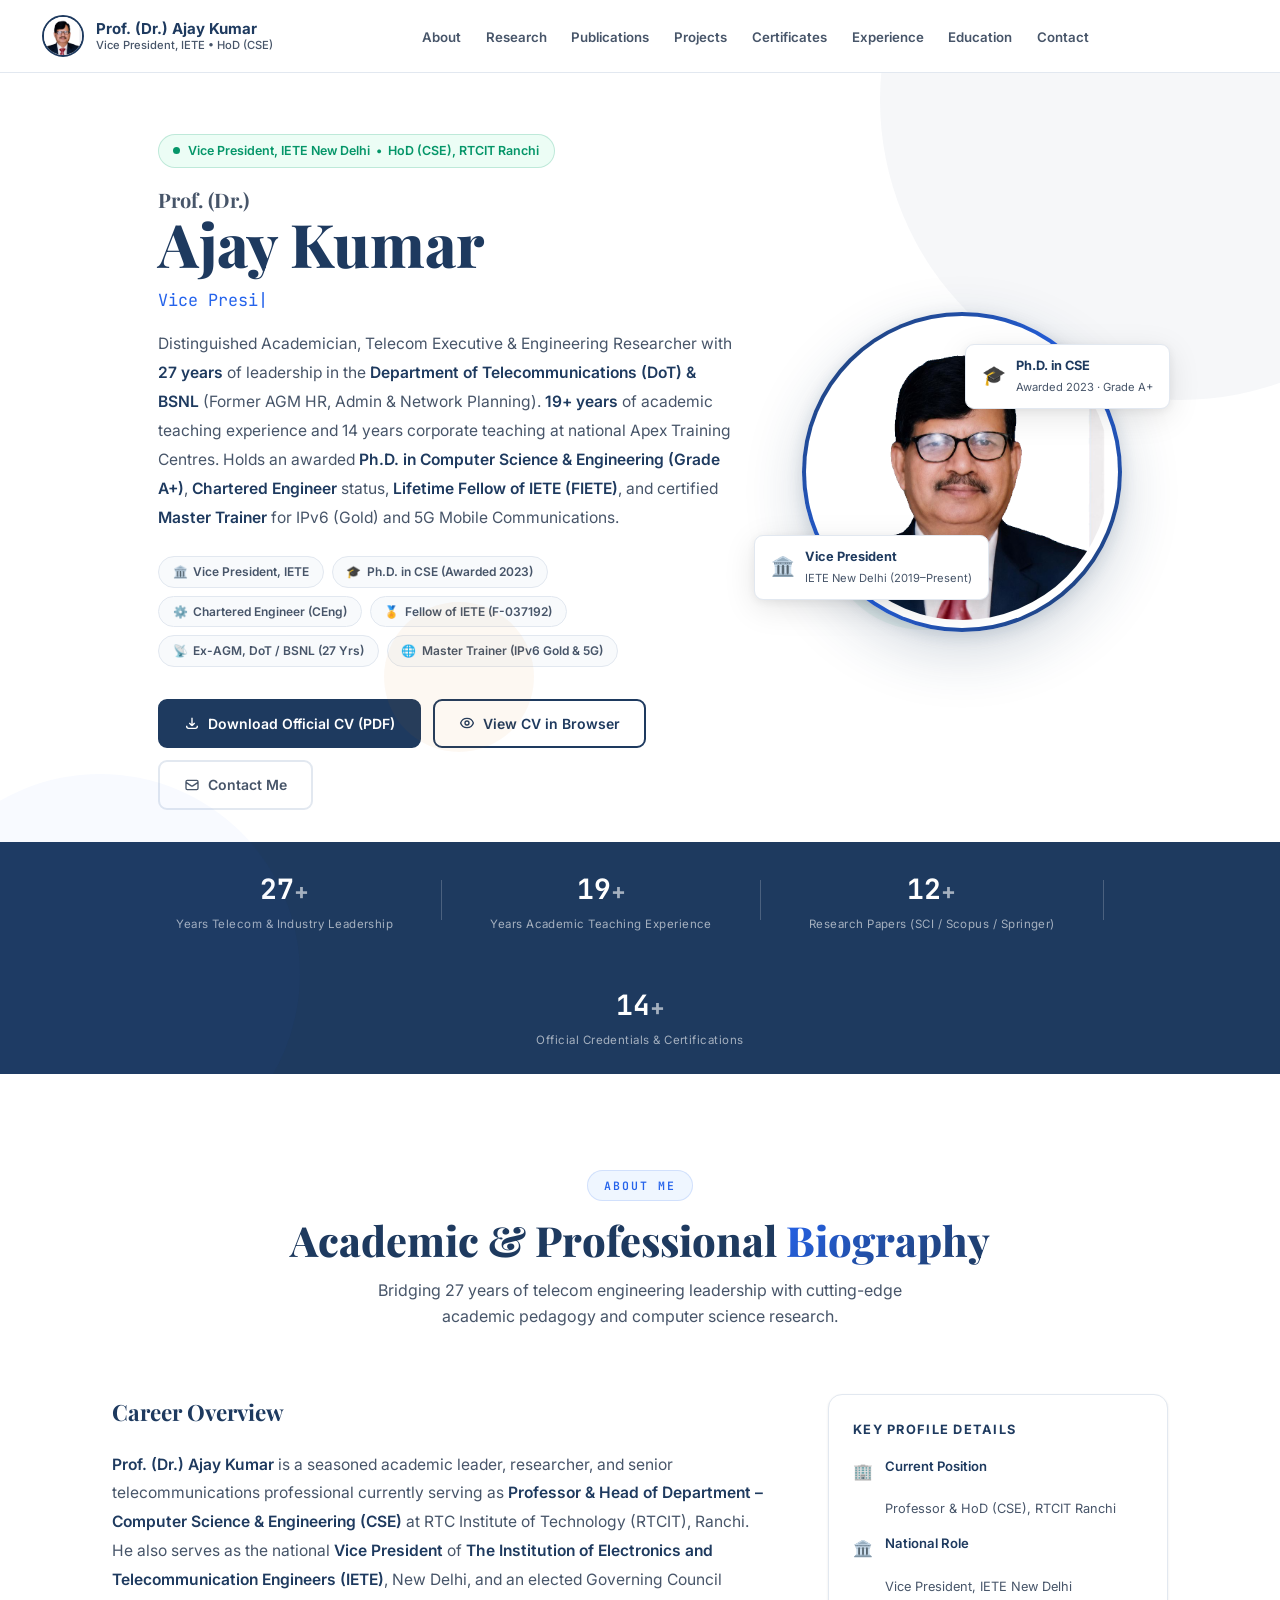
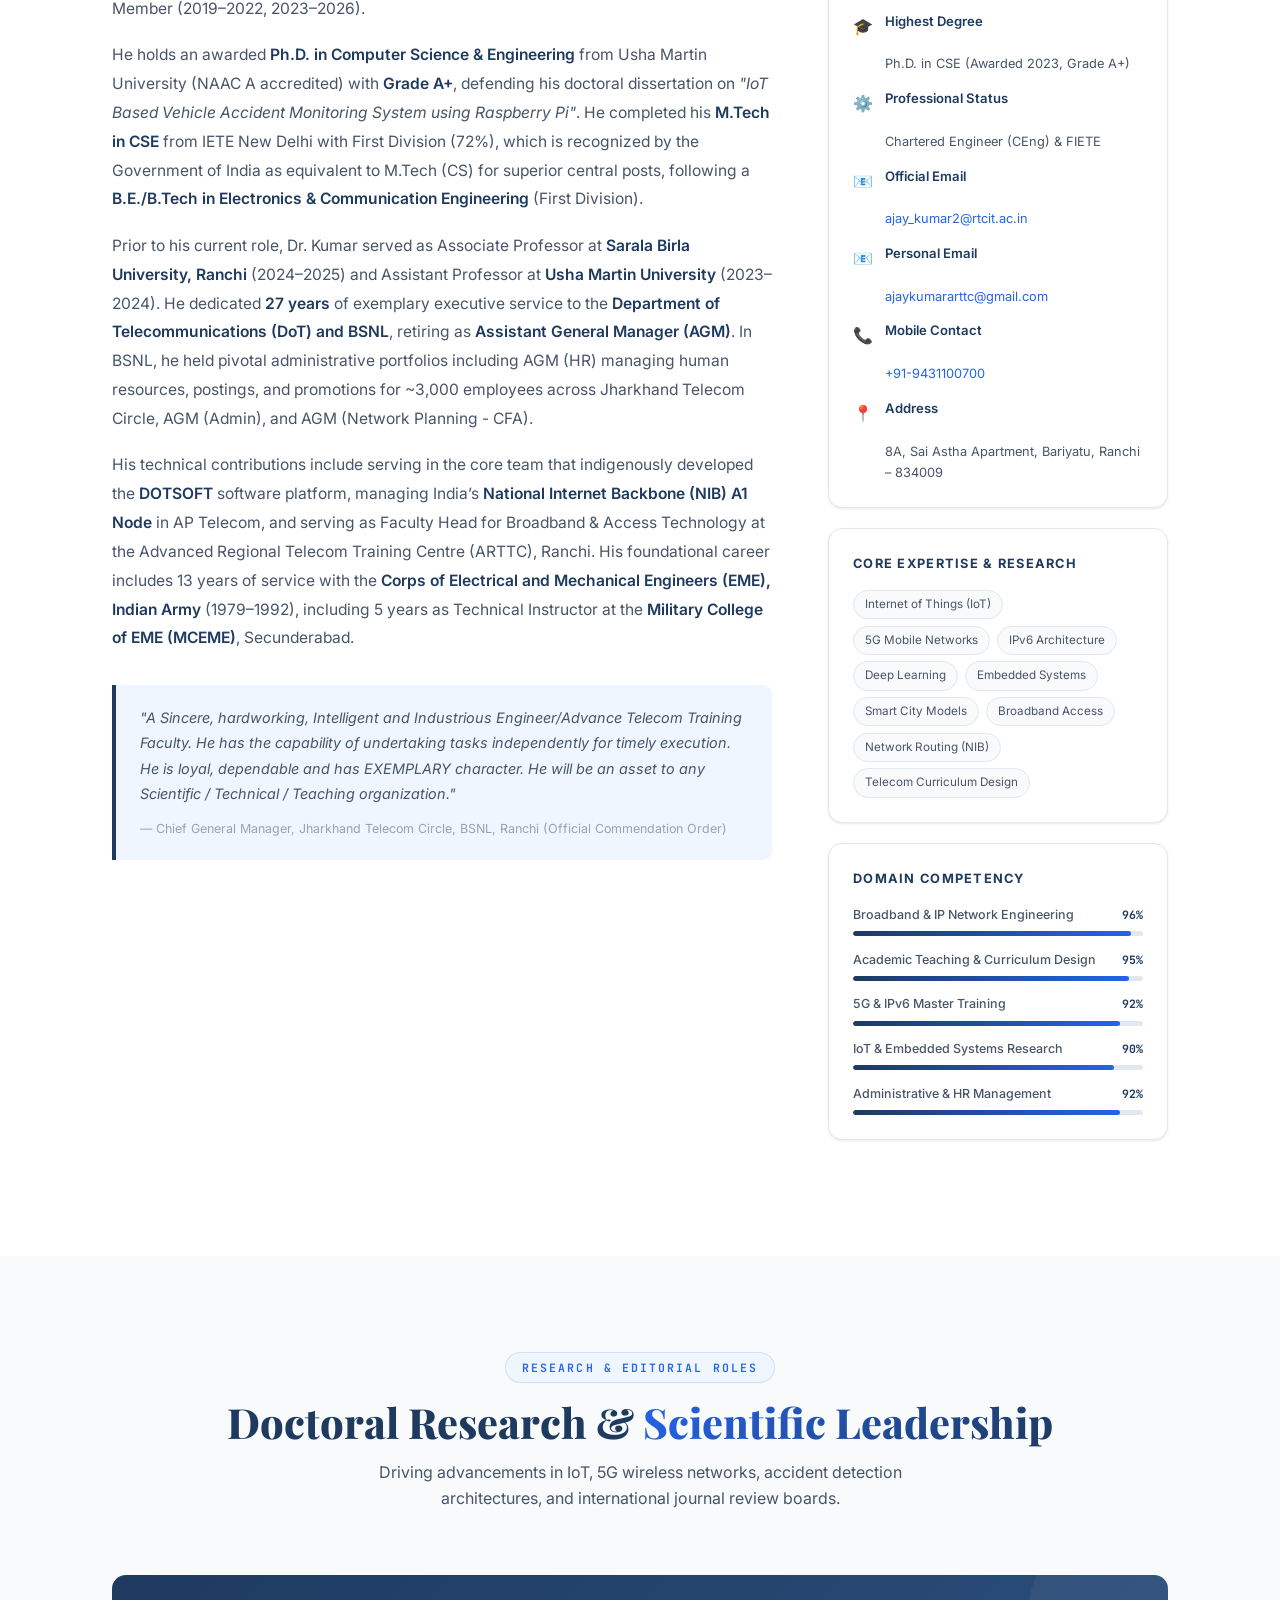
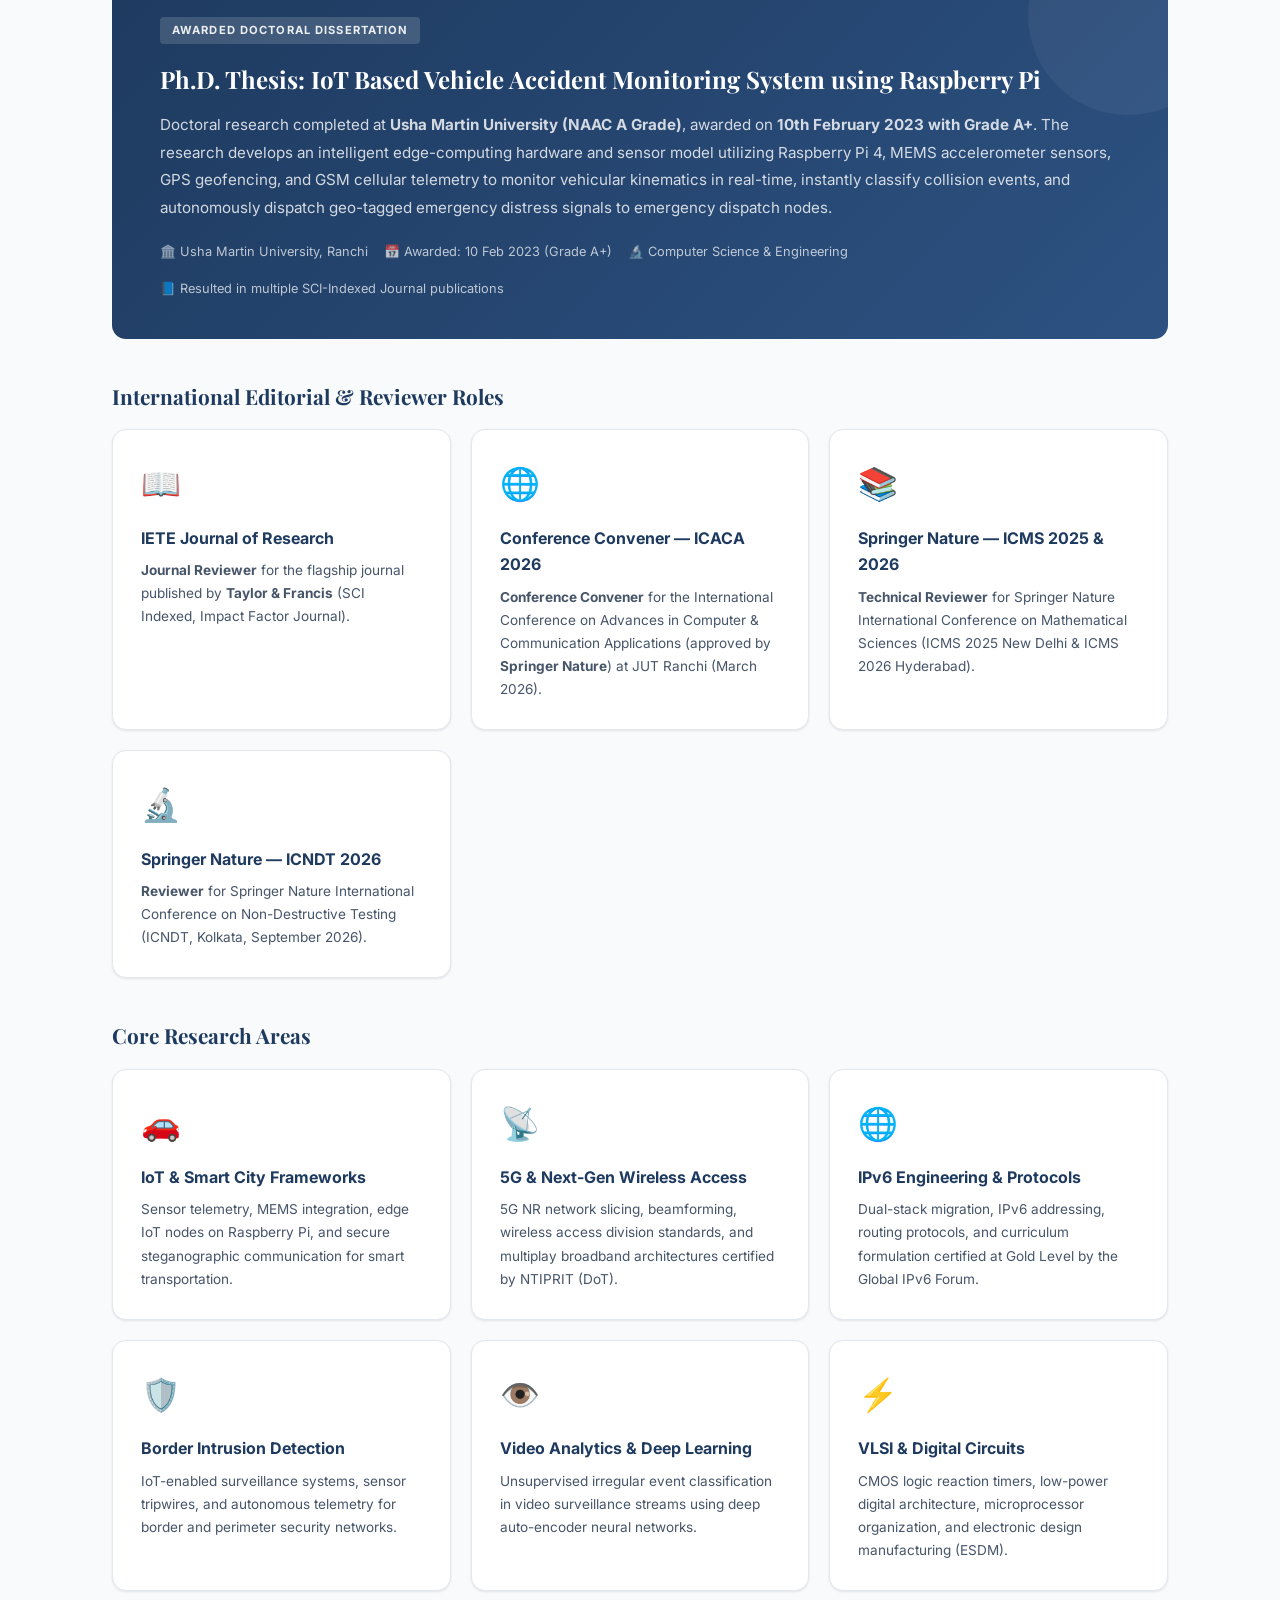
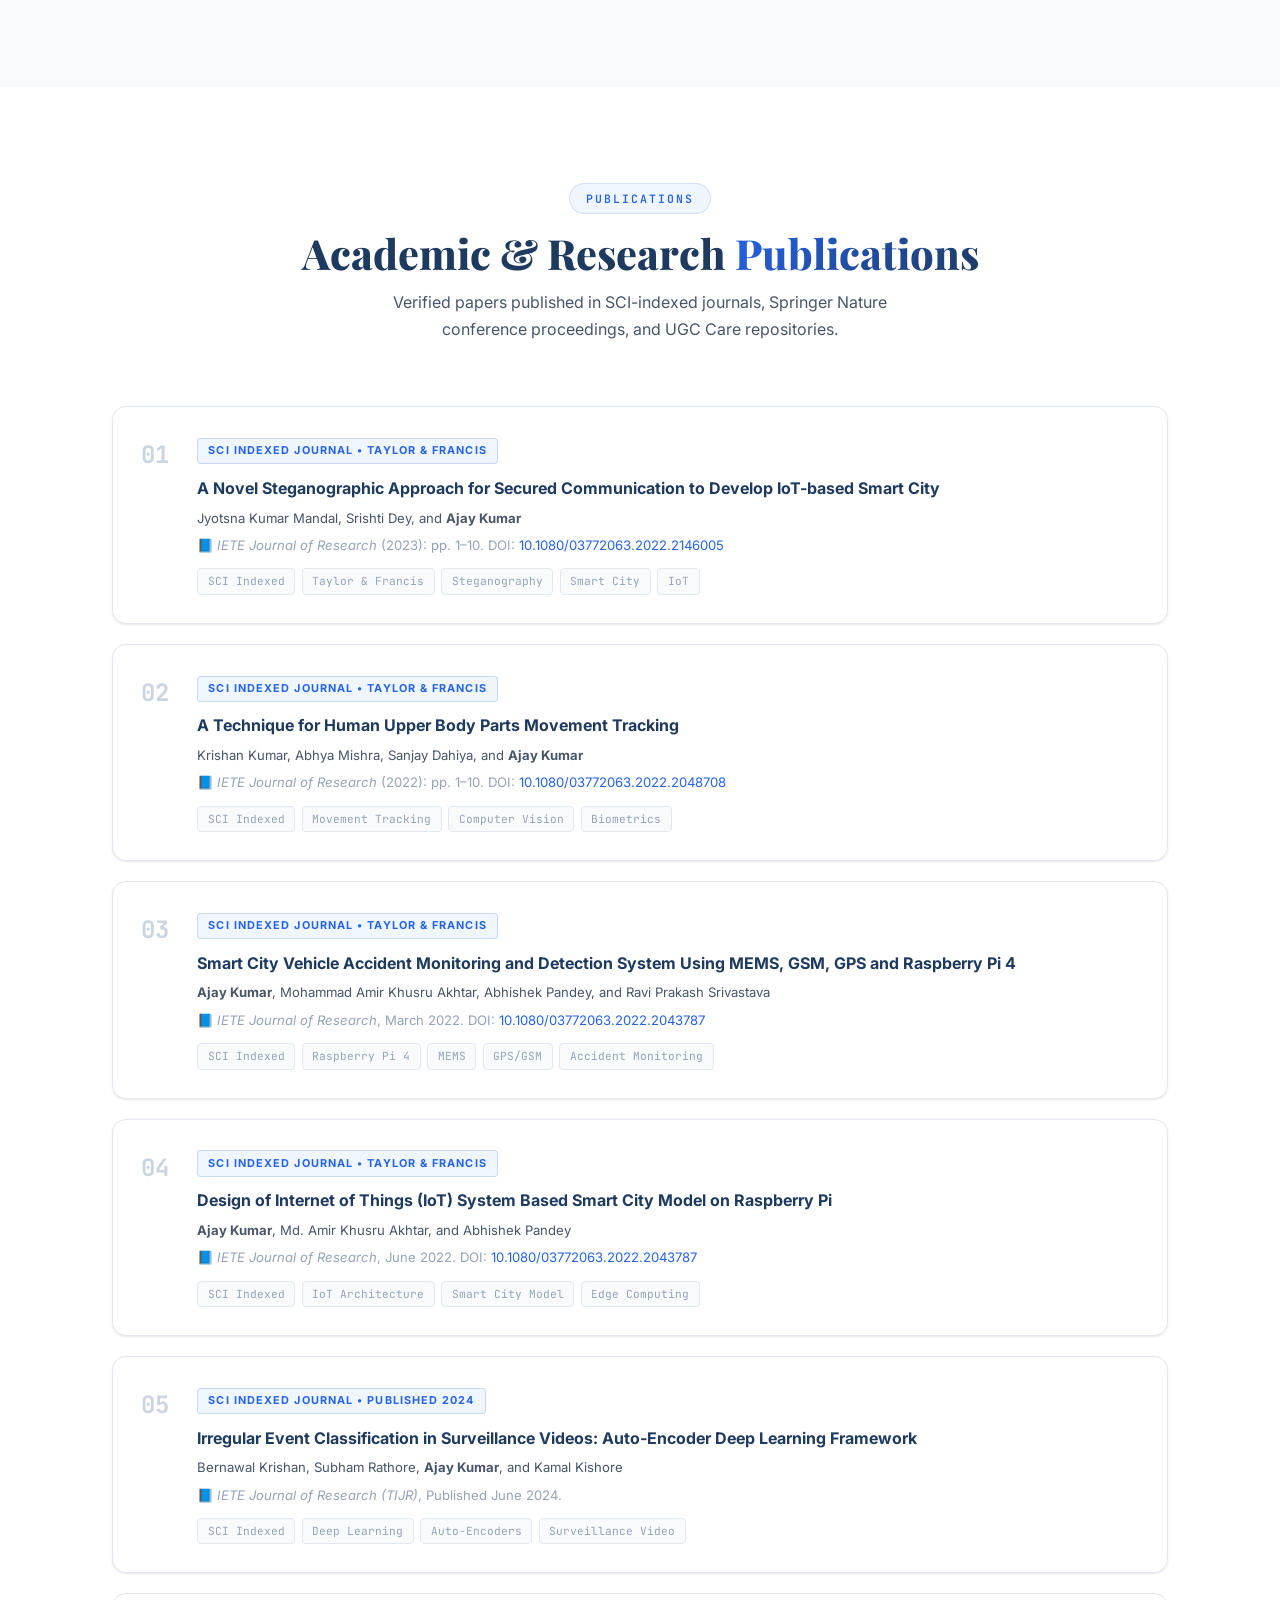
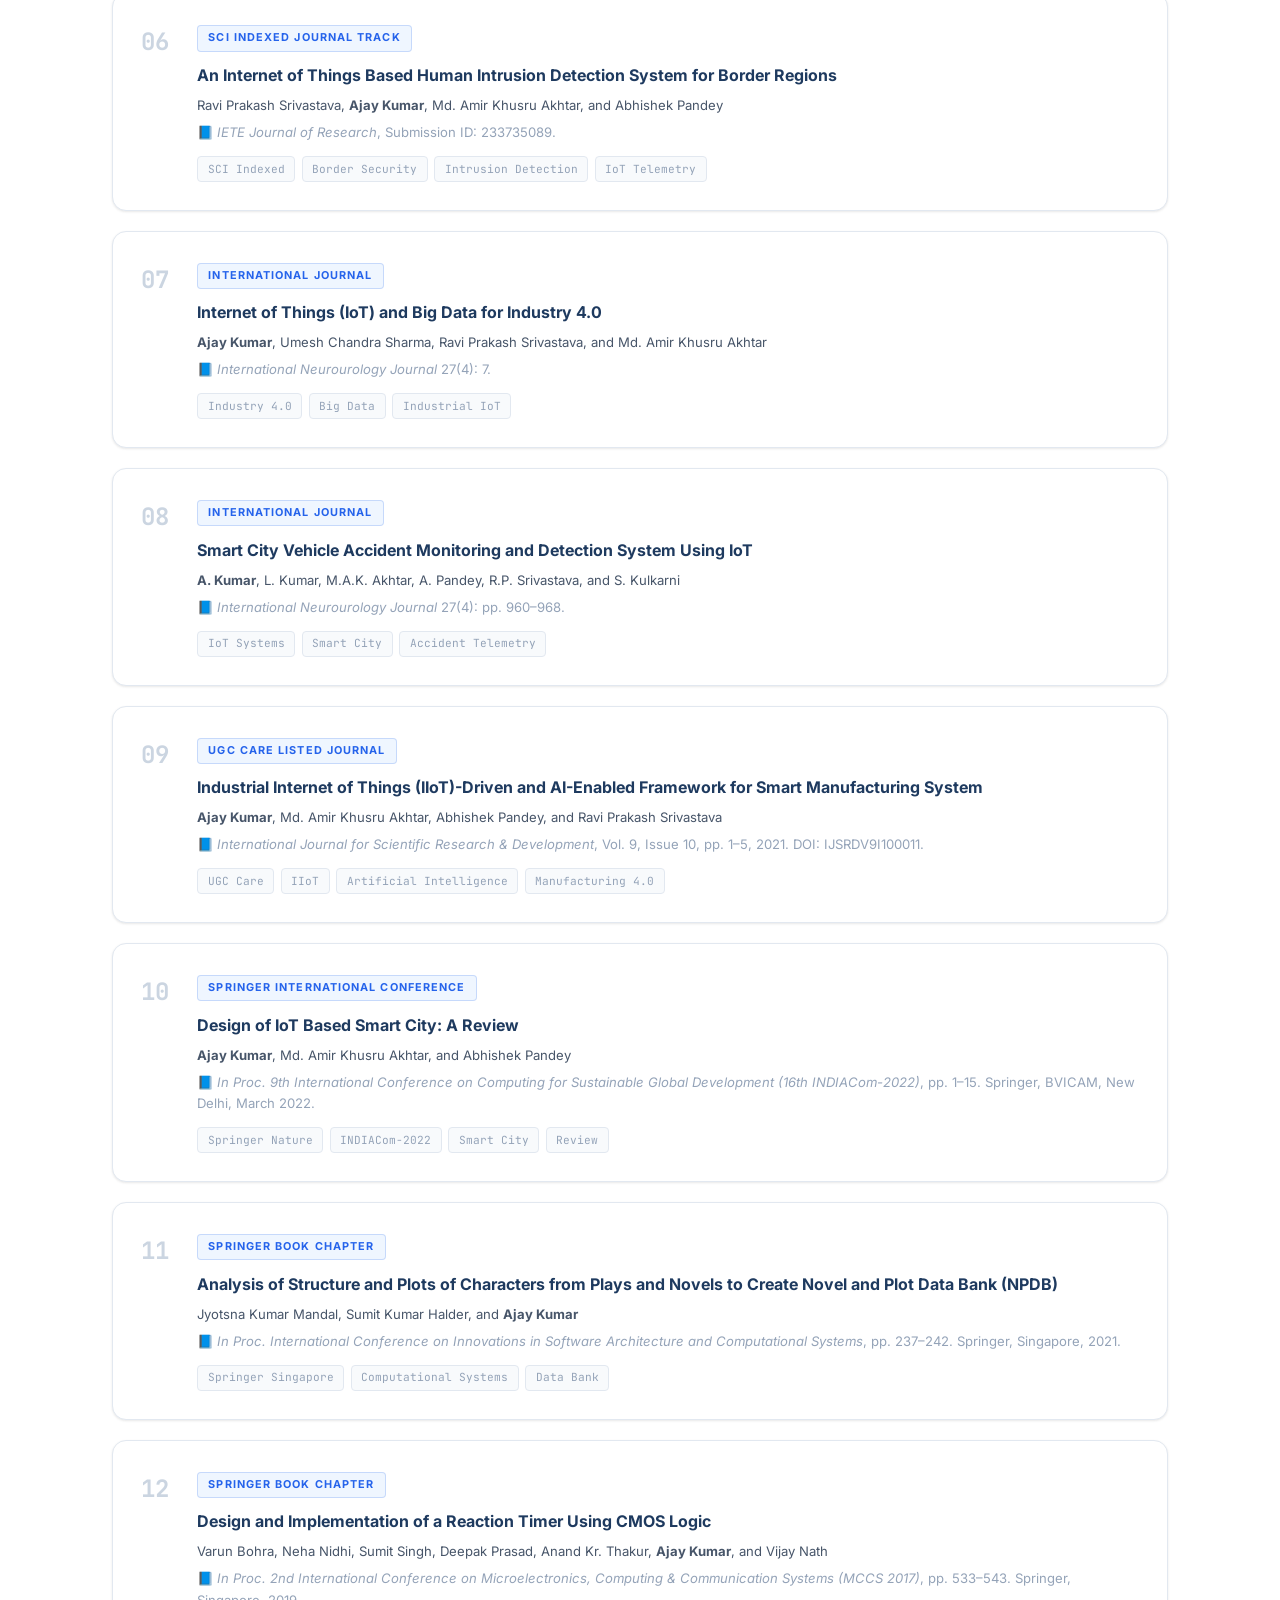
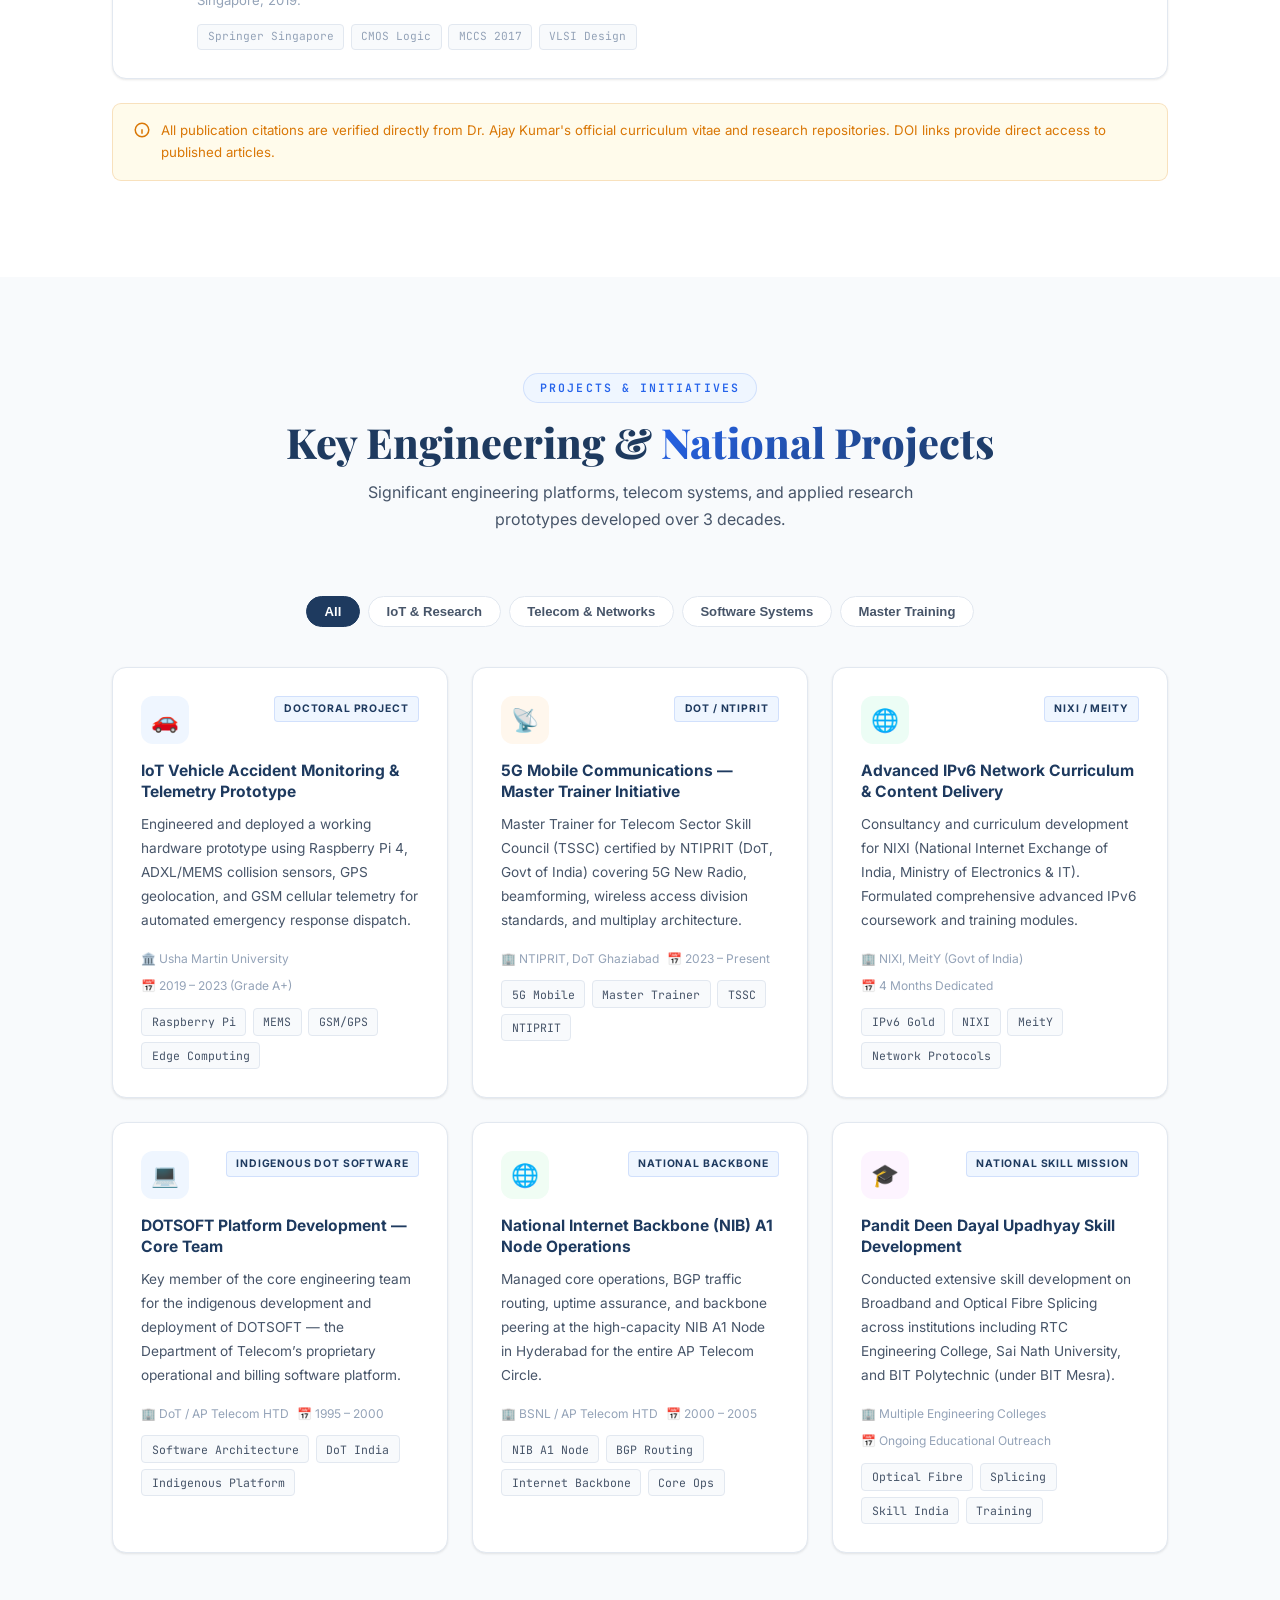
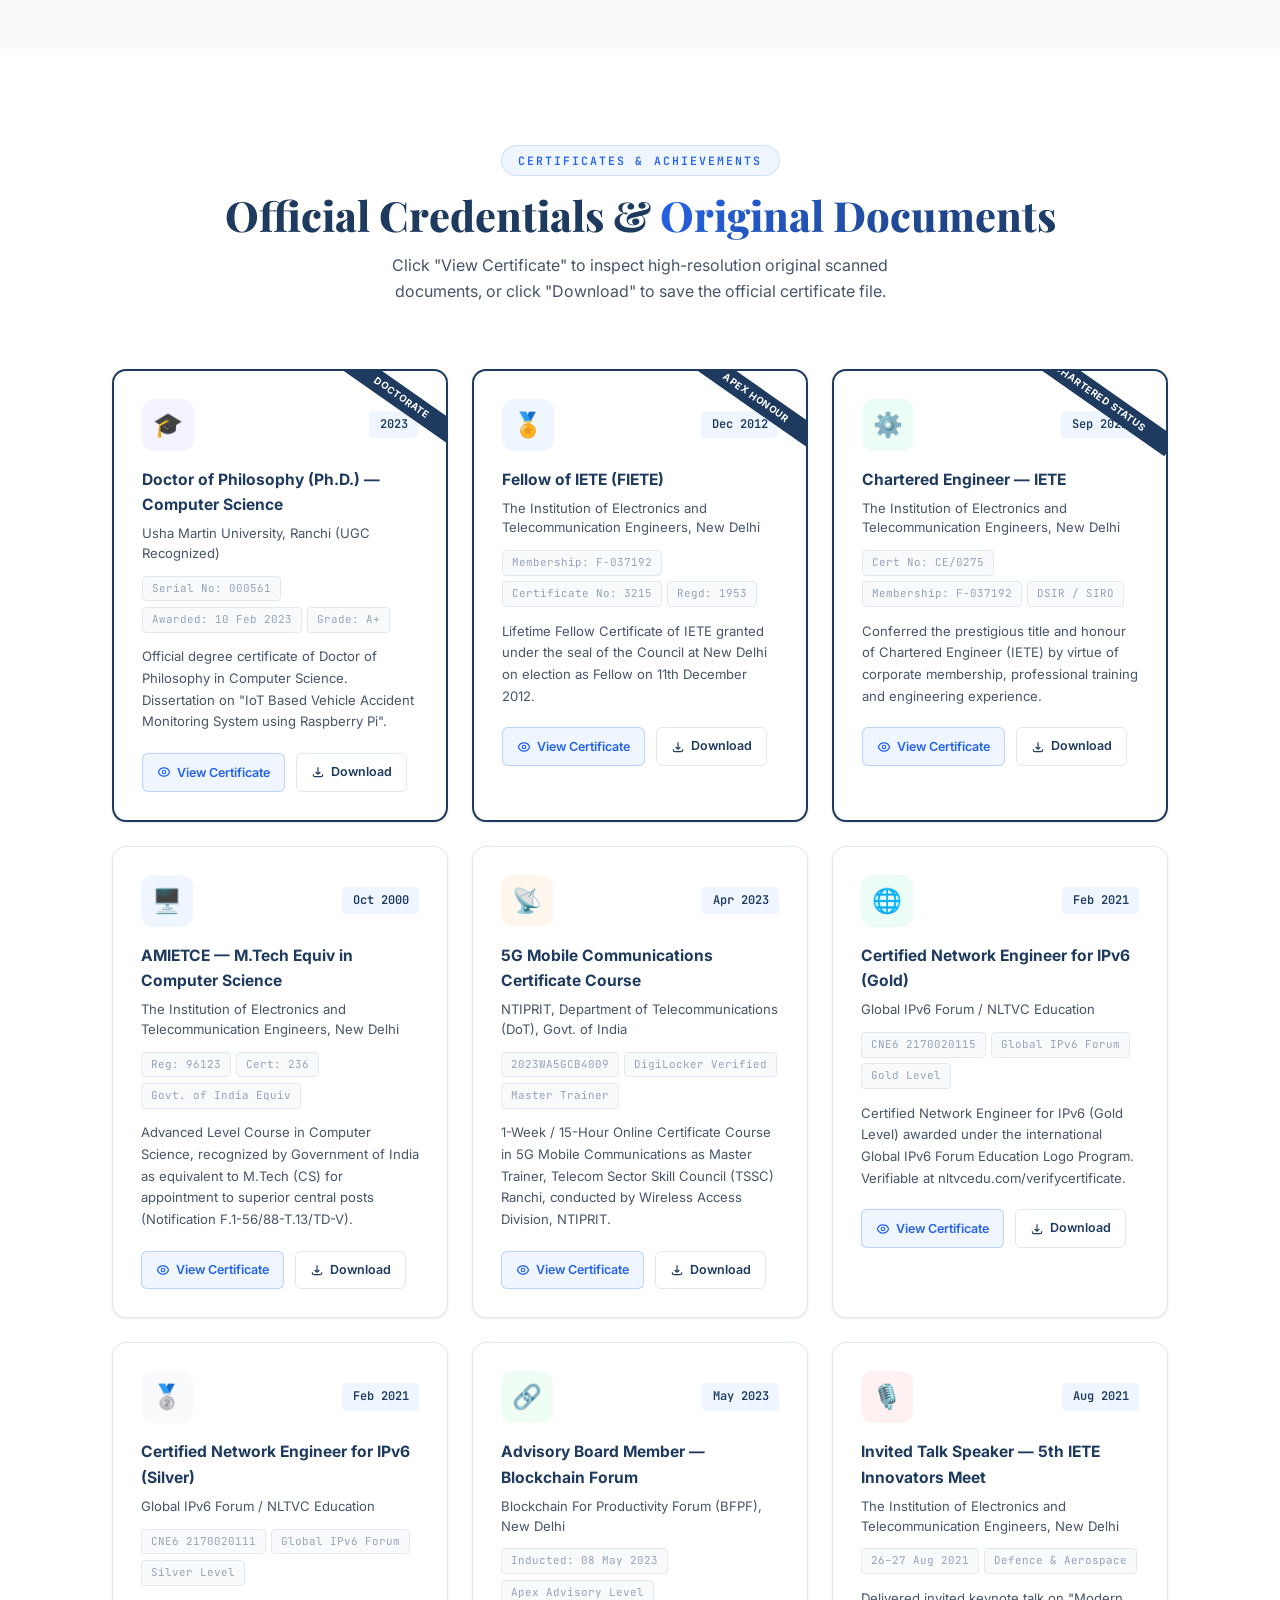
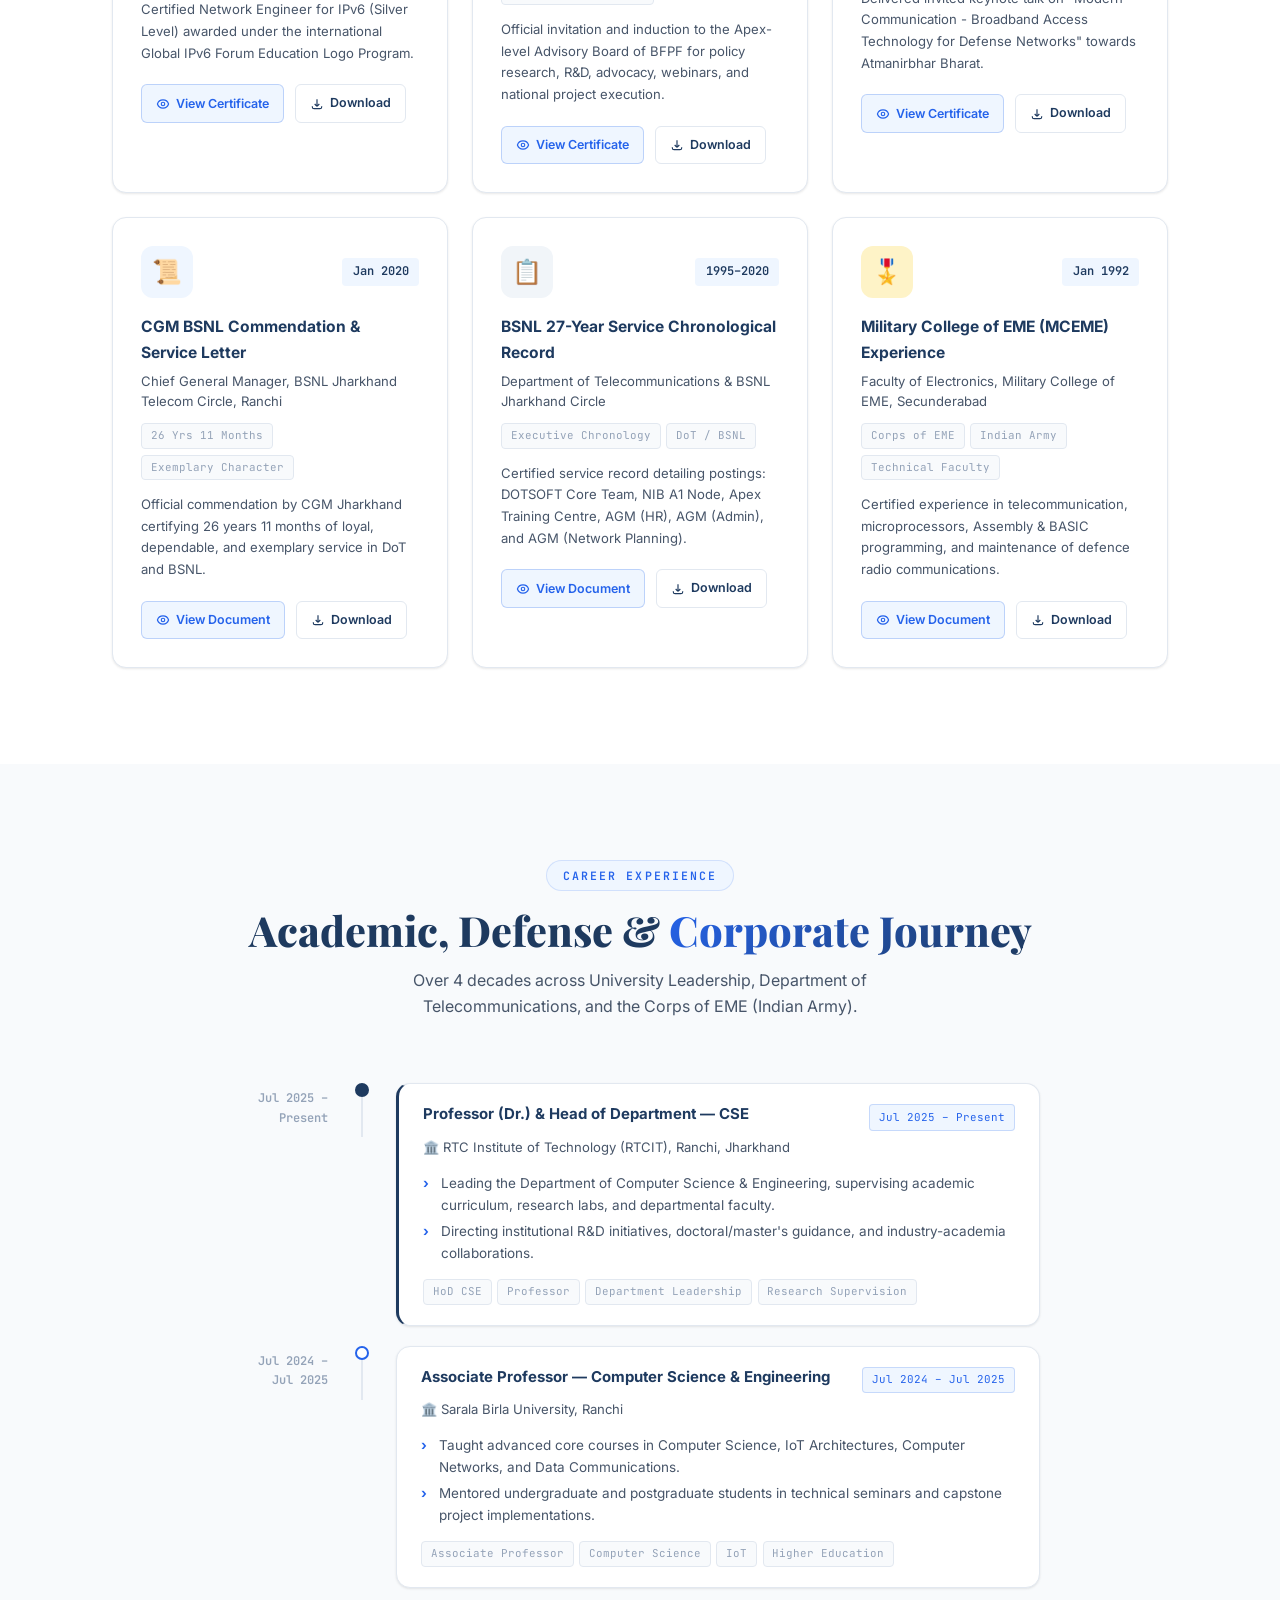
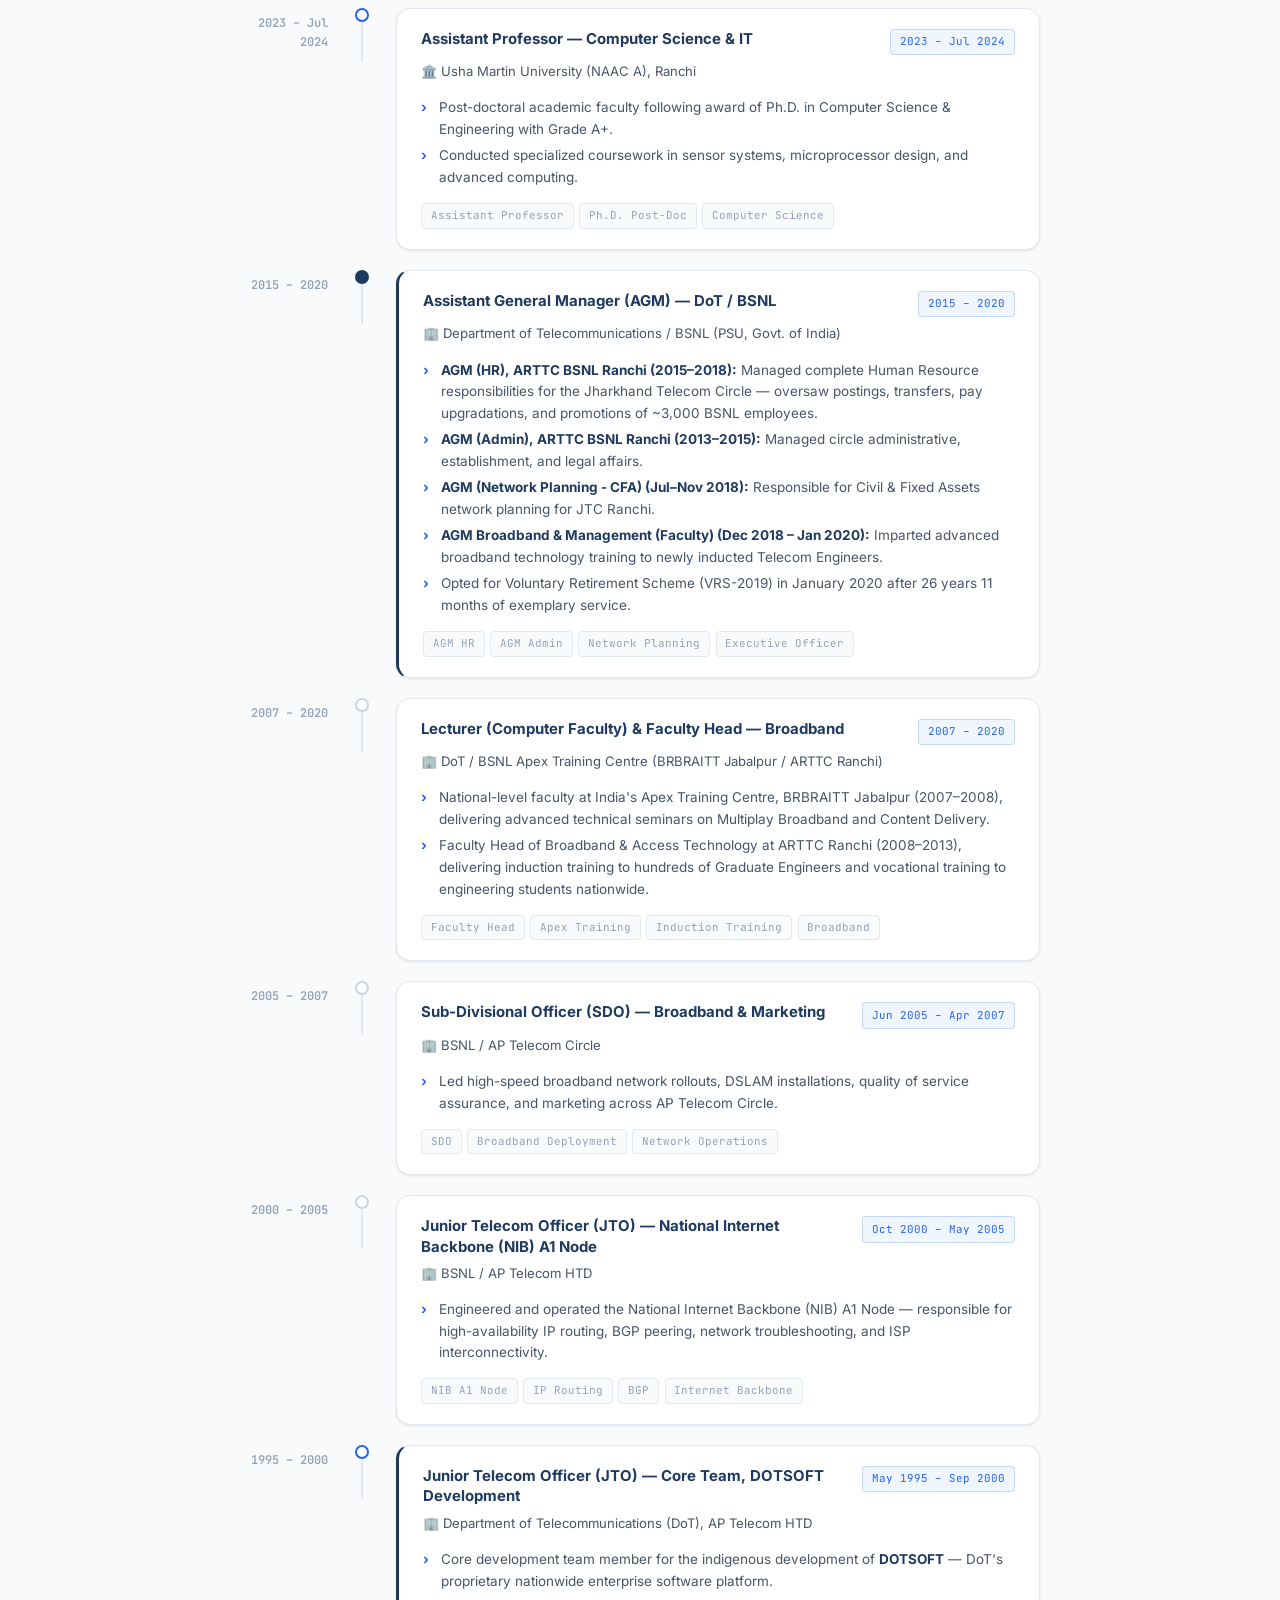
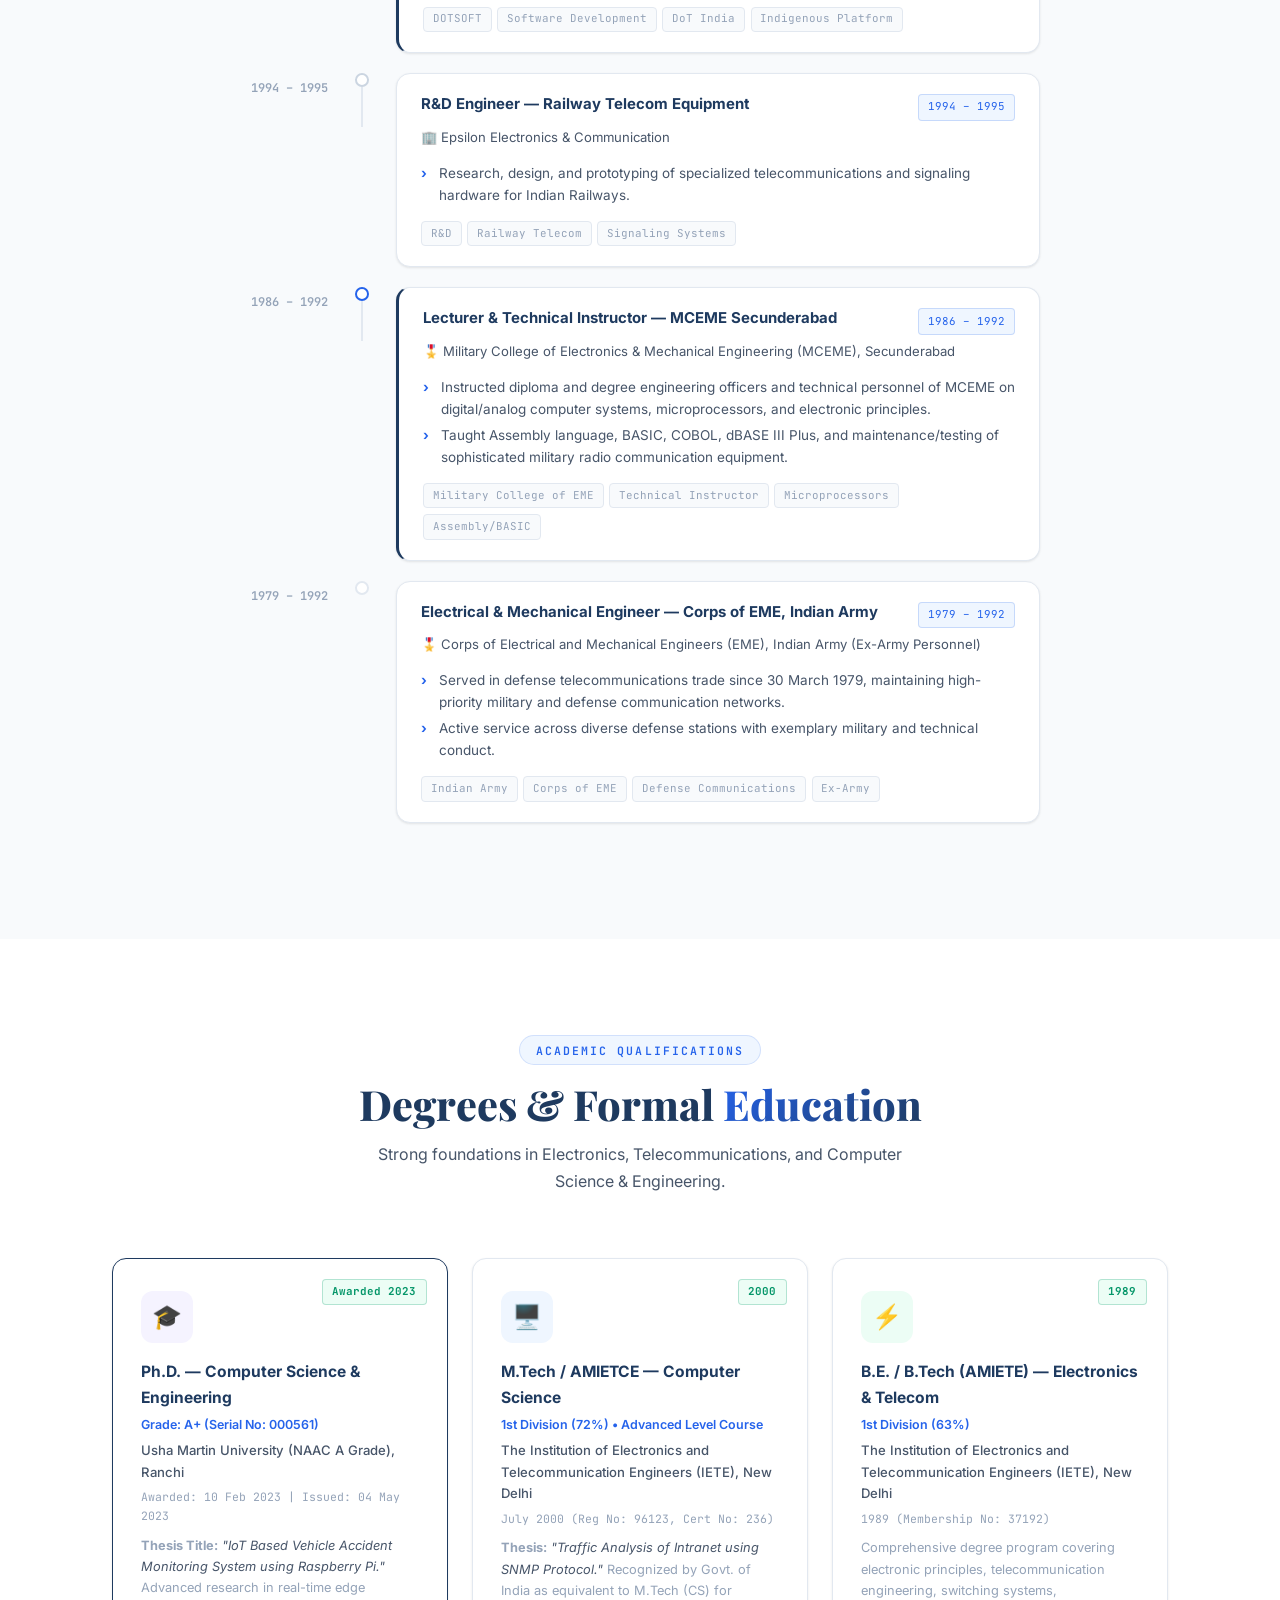
==== commit 6f13244c: "Remove View CV tab from desktop navbar and remove redundant CV showcase section from webpage" ====
--- a/index.html
+++ b/index.html
@@ -36,10 +36,6 @@
     </ul>
 
     <div class="nav-actions">
-      <a href="cv/Ajay_Kumar_CV.pdf" download="Prof_Dr_Ajay_Kumar_CV.pdf" class="btn-nav-cv" id="downloadCvNavBtn" title="Download Official CV (PDF)">
-        <svg viewBox="0 0 24 24" fill="none" stroke="currentColor" stroke-width="2"><path d="M12 15V3m0 12l-4-4m4 4l4-4M2 17l.621 2.485A2 2 0 004.561 21h14.878a2 2 0 001.94-1.515L22 17"/></svg>
-        <span>Download CV</span>
-      </a>
       <button class="mobile-menu-btn" id="mobileMenuBtn" aria-expanded="false" aria-label="Toggle menu dropdown">
         <span class="menu-btn-label">Menu</span>
         <span class="menu-icon-bars">
@@ -56,7 +52,6 @@
       <div class="mob-menu-heading">Menu Navigation</div>
       <div class="mob-links-grid">
         <a href="#about" class="mob-link"><span class="mob-icon">👤</span> About Biography</a>
-        <a href="#cv" class="mob-link"><span class="mob-icon">📄</span> Curriculum Vitae</a>
         <a href="#research" class="mob-link"><span class="mob-icon">🔬</span> Research &amp; Reviews</a>
         <a href="#publications" class="mob-link"><span class="mob-icon">📚</span> SCI Publications</a>
         <a href="#projects" class="mob-link"><span class="mob-icon">🚀</span> Engineering Projects</a>
@@ -279,51 +274,6 @@
   </div>
 </section>
 
-<!-- ═══════════════════════════ CV SHOWCASE ═══════════════════════════ -->
-<section class="cv-section" id="cv">
-  <div class="container">
-    <div class="cv-showcase-box reveal">
-      <div>
-        <div class="cv-box-header">
-          <span class="cv-eyebrow">Curriculum Vitae</span>
-          <h2 class="cv-title">Verified Academic &amp; Professional Resume</h2>
-          <p class="cv-subtitle">
-            Comprehensive 4-page curriculum vitae covering 27 years of telecom executive leadership, 19+ years of academic teaching, doctoral research, SCI publications, and national IETE governance.
-          </p>
-        </div>
-        <div class="cv-highlights-list">
-          <div class="cv-hl-item"><span class="cv-hl-icon">✓</span> <span><strong>Ph.D. in CSE (Awarded 2023, Grade A+)</strong> &amp; M.Tech (CS)</span></div>
-          <div class="cv-hl-item"><span class="cv-hl-icon">✓</span> <span><strong>Vice President</strong>, IETE New Delhi &amp; HoD CSE, RTCIT</span></div>
-          <div class="cv-hl-item"><span class="cv-hl-icon">✓</span> <span><strong>27 Years DoT / BSNL</strong> Executive Officer &amp; AGM</span></div>
-          <div class="cv-hl-item"><span class="cv-hl-icon">✓</span> <span><strong>12+ Research Papers</strong> in SCI-indexed journals &amp; Springer</span></div>
-          <div class="cv-hl-item"><span class="cv-hl-icon">✓</span> <span><strong>Master Trainer</strong> in 5G (NTIPRIT / DoT) &amp; IPv6 (Gold)</span></div>
-          <div class="cv-hl-item"><span class="cv-hl-icon">✓</span> <span><strong>14+ Verified Original Certificates</strong> with Govt/DoT seals</span></div>
-        </div>
-      </div>
-      <div class="cv-action-card">
-        <div class="cv-doc-badge">
-          <span>📄</span> PDF Document
-        </div>
-        <h4>Prof. (Dr.) Ajay Kumar CV</h4>
-        <p>Complete official CV formatted for academic positions, research grants, and advisory boards.</p>
-        <div class="cv-btn-group">
-          <a href="cv/Ajay_Kumar_CV.pdf" download="Prof_Dr_Ajay_Kumar_CV.pdf" class="btn-dl-cv-large" id="dlCvSectionBtn">
-            <svg viewBox="0 0 24 24" fill="none" stroke="currentColor" stroke-width="2"><path d="M4 16v1a3 3 0 003 3h10a3 3 0 003-3v-1m-4-4l-4 4m0 0l-4-4m4 4V4"/></svg>
-            Download Official CV
-          </a>
-          <a href="cv/Ajay_Kumar_CV.pdf" target="_blank" rel="noopener noreferrer" class="btn-view-cv-large">
-            <svg viewBox="0 0 24 24" fill="none" stroke="currentColor" stroke-width="2"><path d="M15 12a3 3 0 11-6 0 3 3 0 016 0z"/><path d="M2.458 12C3.732 7.943 7.523 5 12 5c4.478 0 8.268 2.943 9.542 7-1.274 4.057-5.064 7-9.542 7-4.477 0-8.268-2.943-9.542-7z"/></svg>
-            View CV in New Tab
-          </a>
-        </div>
-        <div class="cv-file-meta">
-          Original Document • 4 Pages • Size: 226 KB
-        </div>
-      </div>
-    </div>
-  </div>
-</section>
-
 <!-- ═══════════════════════════ RESEARCH & EDITORIAL ═══════════════════════════ -->
 <section class="section section-gray" id="research">
   <div class="container">
@@ -1375,7 +1325,6 @@
       <h4>Navigation</h4>
       <ul>
         <li><a href="#about">About Biography</a></li>
-        <li><a href="#cv">Curriculum Vitae</a></li>
         <li><a href="#research">Research &amp; Reviewer Roles</a></li>
         <li><a href="#publications">Publications (SCI/Springer)</a></li>
         <li><a href="#projects">Key Projects</a></li>
